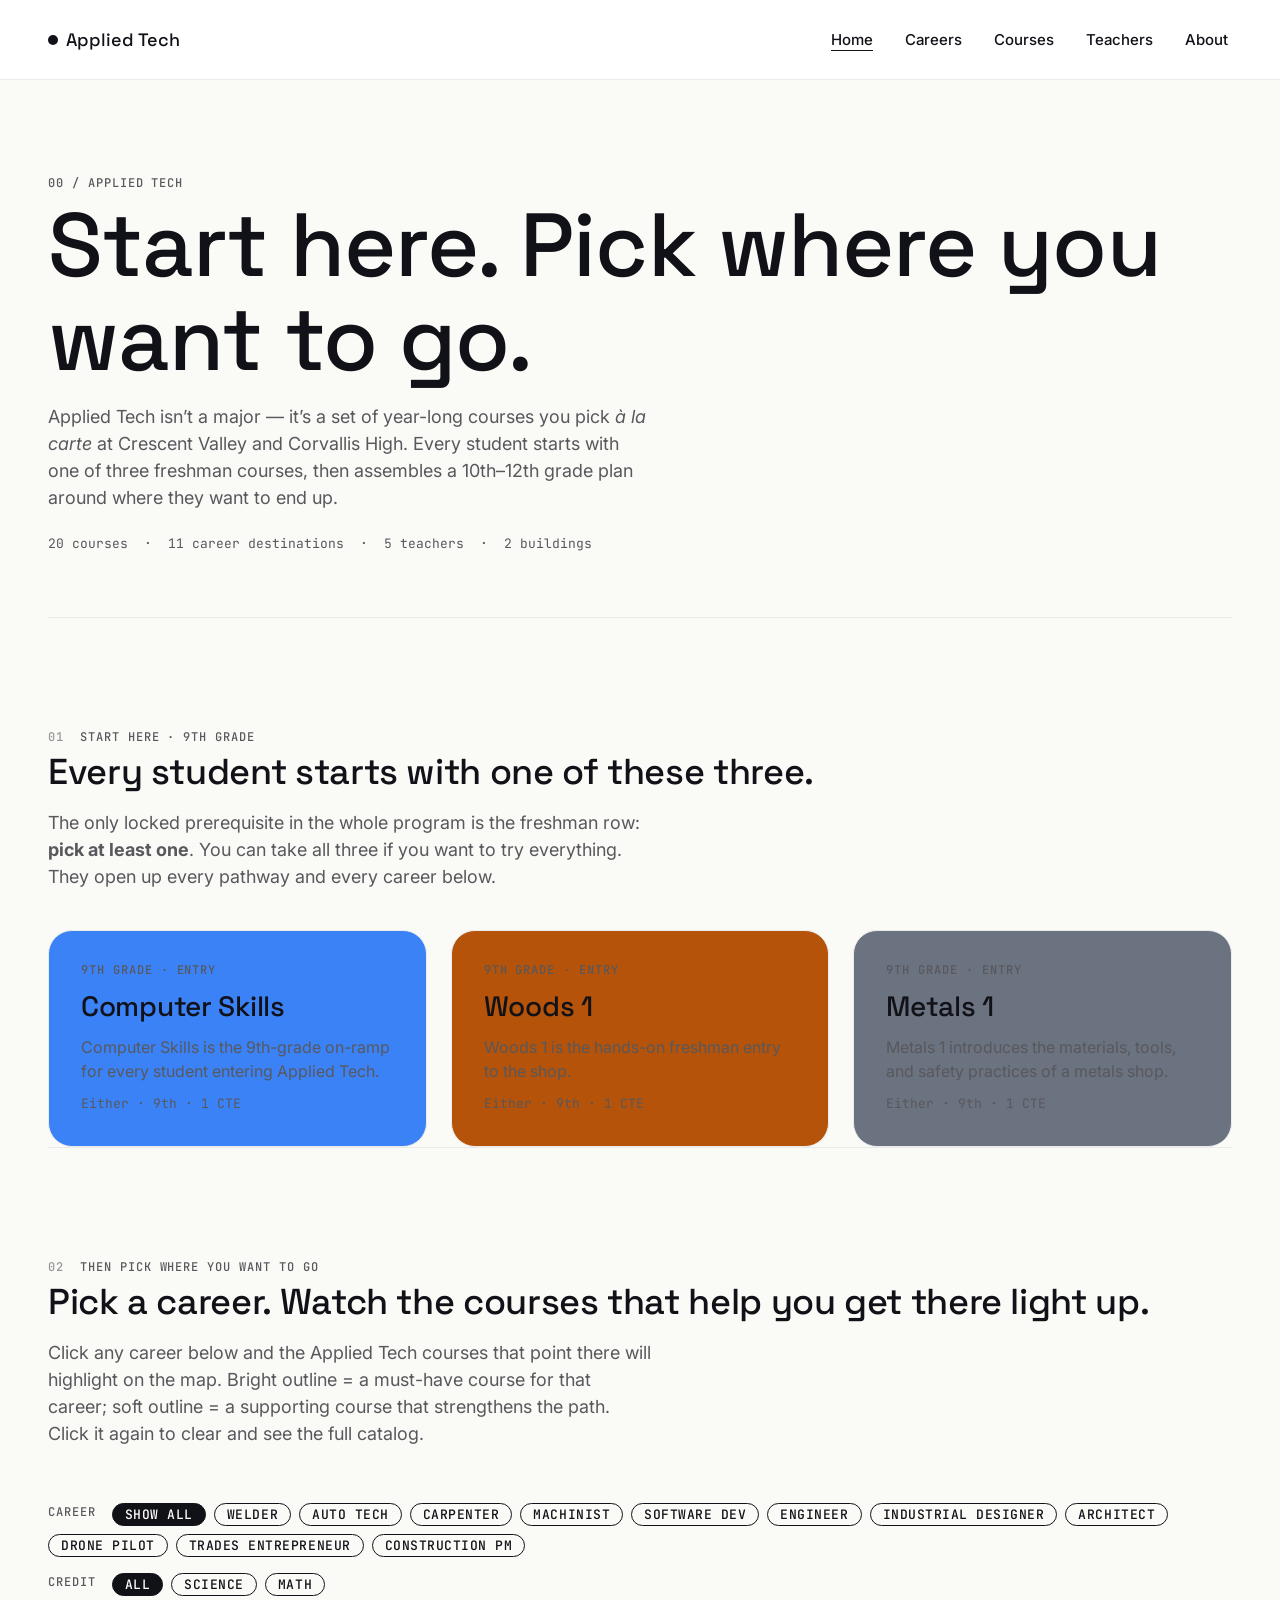
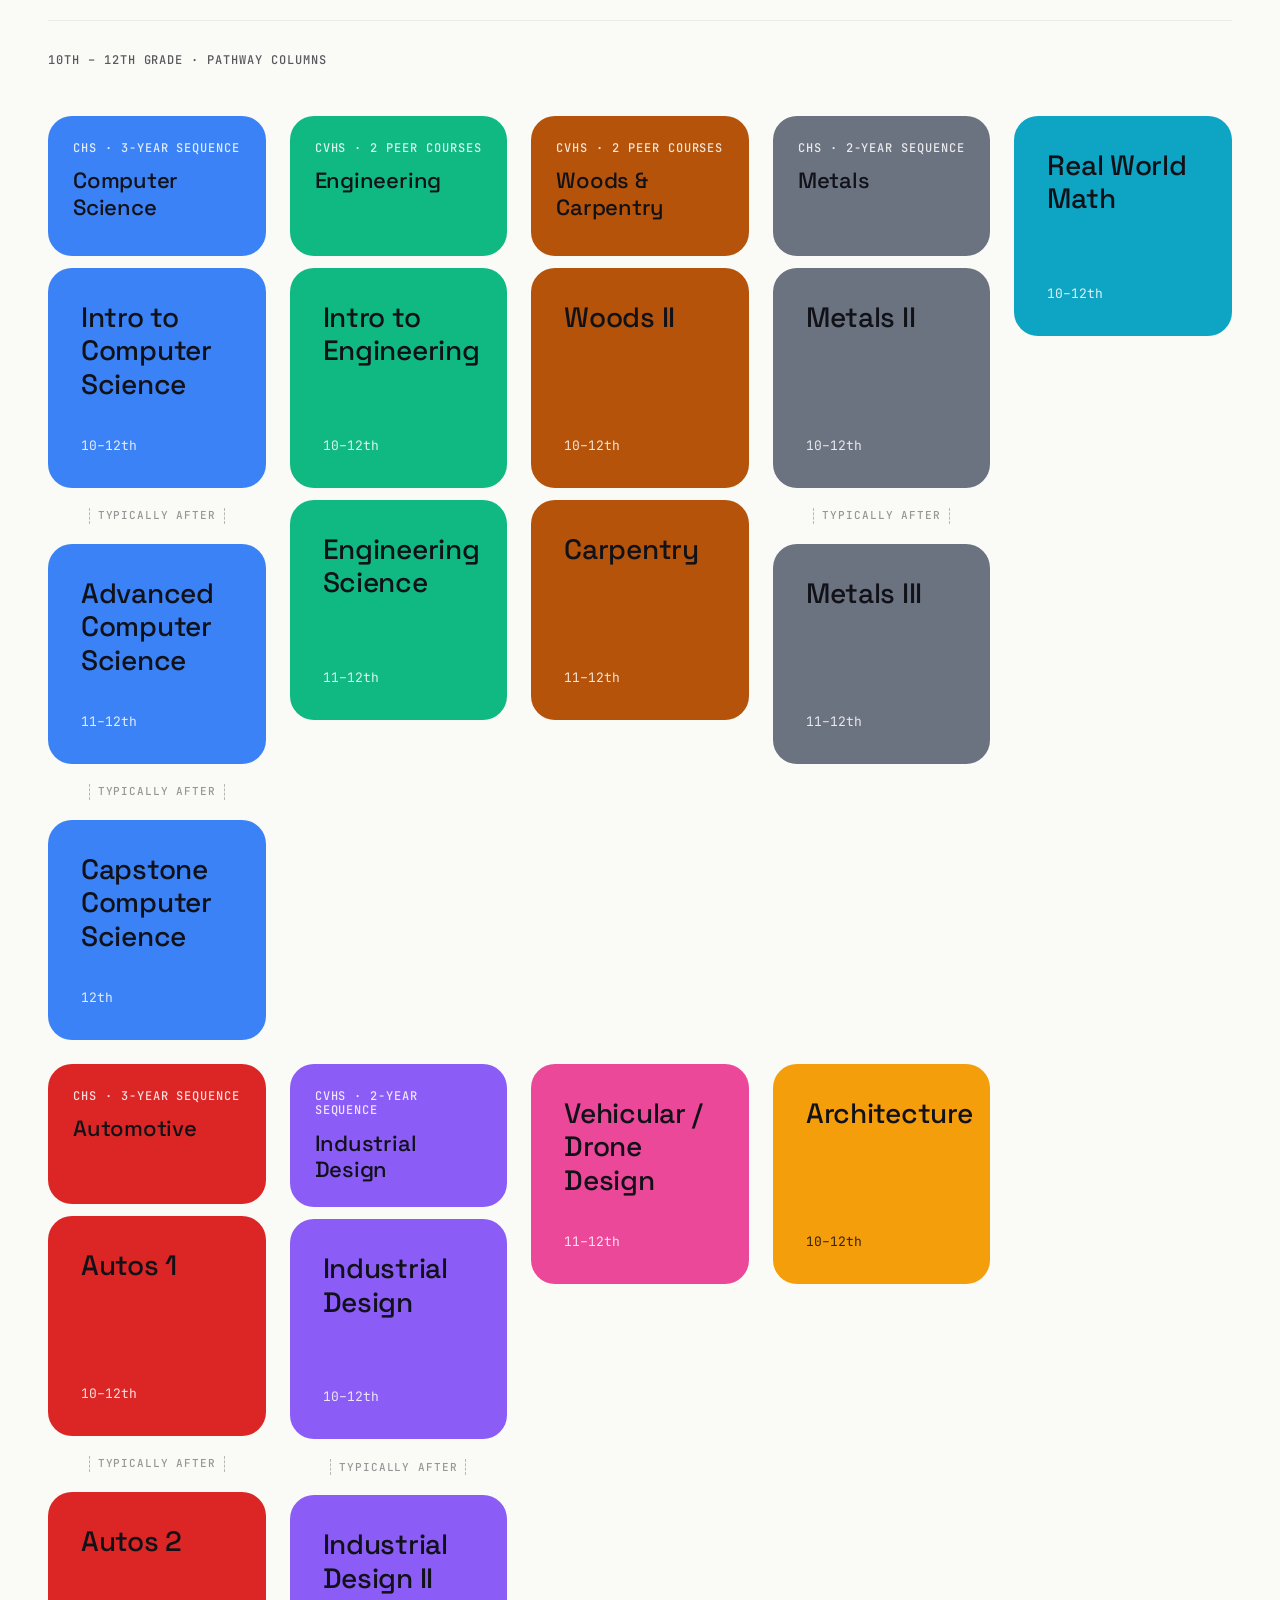
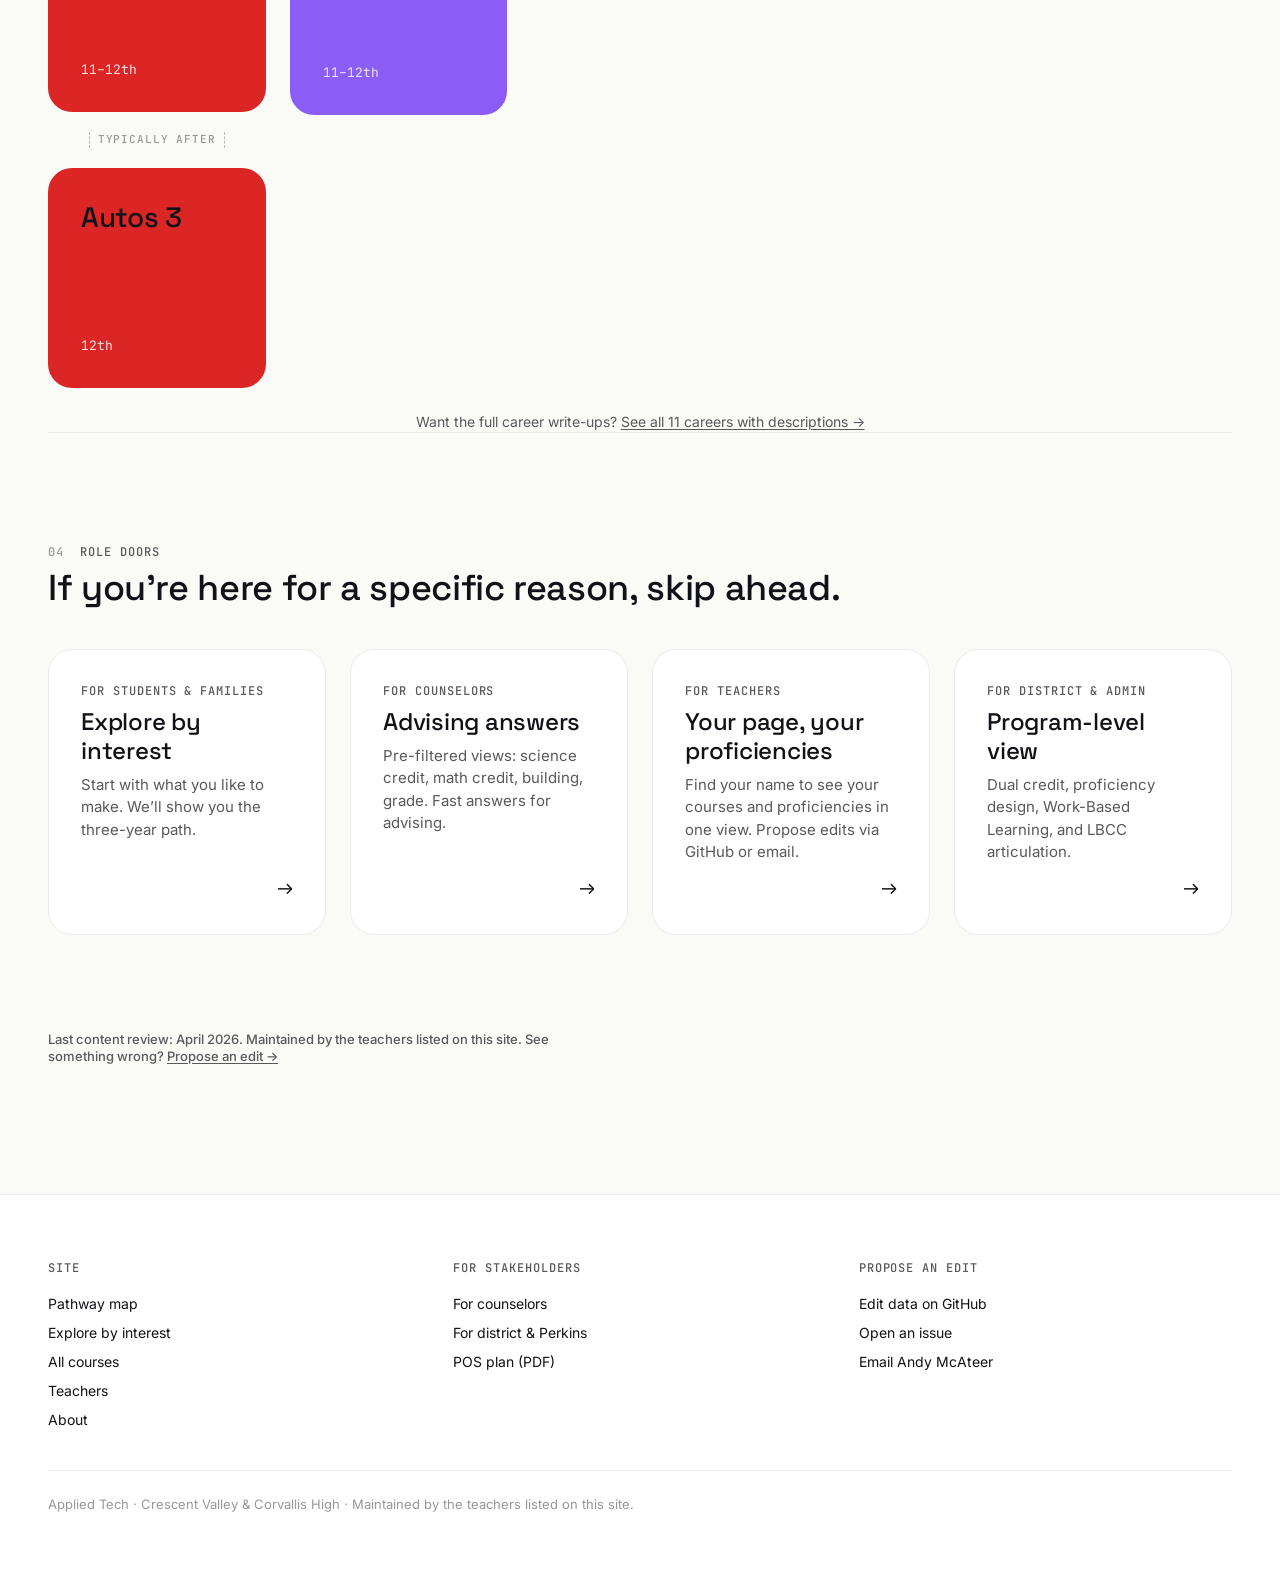
==== index.html @ 5c4380ca "Career route overlay — subway-map lines across the pathway map Draws an SVG route on top of the path" ====
<!doctype html>
<html lang="en">
<head>
<meta charset="utf-8" />
<meta name="viewport" content="width=device-width,initial-scale=1" />
<title>Applied Tech — Pathway map (CVHS &amp; CHS)</title>
<meta name="description" content="Hands-on pathways through the trades, design, and code. A three-year course of study at Crescent Valley and Corvallis High." />
<link rel="preconnect" href="https://fonts.googleapis.com" />
<link rel="preconnect" href="https://fonts.gstatic.com" crossorigin />
<link href="https://fonts.googleapis.com/css2?family=Inter:wght@400;500;600&family=Space+Grotesk:wght@400;500;700&family=JetBrains+Mono:wght@400;500&display=swap" rel="stylesheet" />
<link rel="stylesheet" href="css/main.css" />
</head>
<body>

<header class="site-header">
  <a href="index.html" class="site-header__logo">
    <span class="site-header__logo-dot"></span>
    Applied Tech
  </a>
  <button class="site-header__toggle" aria-expanded="false" aria-controls="site-nav" type="button">Menu</button>
  <nav class="site-header__nav" id="site-nav" aria-label="Primary">
    <a href="index.html">Home</a>
    <a href="careers.html">Careers</a>
    <a href="courses.html">Courses</a>
    <a href="teachers.html">Teachers</a>
    <a href="about.html">About</a>
  </nav>
</header>

<main id="page-main" class="page">

  <section class="hero">
    <p class="hero__overline">00 / Applied Tech</p>
    <h1 class="hero__title display-xl">Start here. Pick where you want to go.</h1>
    <p class="hero__subdeck">
      Applied Tech isn&rsquo;t a major &mdash; it&rsquo;s a set of year-long courses you
      pick <em>&agrave; la carte</em> at Crescent Valley and Corvallis High. Every student
      starts with one of three freshman courses, then assembles a 10th&ndash;12th
      grade plan around where they want to end up.
    </p>
    <p class="mono-meta" style="margin-top: var(--space-24); color: var(--ink-soft);">
      20 courses &nbsp;&middot;&nbsp; 11 career destinations &nbsp;&middot;&nbsp; 5 teachers &nbsp;&middot;&nbsp; 2 buildings
    </p>
  </section>

  <section class="section section--ruled" id="start-here">
    <header class="section-header">
      <p class="section-header__eyebrow"><span class="idx">01</span><span>Start here &middot; 9th grade</span></p>
      <h2 class="section-header__title">Every student starts with one of these three.</h2>
      <p class="section-header__lede">
        The only locked prerequisite in the whole program is the freshman row:
        <strong>pick at least one</strong>. You can take all three if you want to
        try everything. They open up every pathway and every career below.
      </p>
    </header>
    <div class="freshman-row" id="freshman-row"></div>
  </section>

  <section class="section section--ruled" id="map">
    <header class="section-header">
      <p class="section-header__eyebrow"><span class="idx">02</span><span>Then pick where you want to go</span></p>
      <h2 class="section-header__title">Pick a career. Watch the courses that help you get there light up.</h2>
      <p class="section-header__lede">
        Click any career below and the Applied Tech courses that point there
        will highlight on the map. Bright outline = a must-have course for that
        career; soft outline = a supporting course that strengthens the path.
        Click it again to clear and see the full catalog.
      </p>
    </header>

    <div class="map-filters map-filters--career" id="career-filter" role="group" aria-label="Highlight courses by career">
      <div class="map-filters__group" style="flex-wrap: wrap;">
        <span class="map-filters__label">Career</span>
        <button class="chip chip--solid is-active" data-career="all" type="button">Show all</button>
        <button class="chip" data-career="welder" type="button">Welder</button>
        <button class="chip" data-career="auto-technician" type="button">Auto Tech</button>
        <button class="chip" data-career="carpenter" type="button">Carpenter</button>
        <button class="chip" data-career="machinist" type="button">Machinist</button>
        <button class="chip" data-career="software-developer" type="button">Software Dev</button>
        <button class="chip" data-career="engineer" type="button">Engineer</button>
        <button class="chip" data-career="industrial-designer" type="button">Industrial Designer</button>
        <button class="chip" data-career="architect" type="button">Architect</button>
        <button class="chip" data-career="drone-pilot" type="button">Drone Pilot</button>
        <button class="chip" data-career="trades-entrepreneur" type="button">Trades Entrepreneur</button>
        <button class="chip" data-career="construction-pm" type="button">Construction PM</button>
      </div>
      <div class="map-filters__group">
        <span class="map-filters__label">Credit</span>
        <button class="chip chip--solid is-active" data-filter="credit" data-value="all" type="button">All</button>
        <button class="chip" data-filter="credit" data-value="science" type="button">Science</button>
        <button class="chip" data-filter="credit" data-value="math" type="button">Math</button>
      </div>
    </div>

    <p class="map-empty" id="map-empty" hidden>No courses match this filter.</p>

    <p id="career-legend" class="body-sm ink-soft" hidden
       style="margin-top: var(--space-16); padding: var(--space-12) var(--space-16); background: var(--surface); border: 1px solid var(--border); border-radius: var(--radius-md);">
      <span id="career-legend-text"></span>
    </p>

    <div class="pathway-map">
      <p class="overline map-row-label">10th &ndash; 12th grade &middot; pathway columns</p>
      <div class="pathway-columns-wrap">
        <svg class="career-route" id="career-route" aria-hidden="true"></svg>
        <div class="pathway-columns" id="pathway-columns"></div>
      </div>
      <p class="career-route-mobile" id="career-route-mobile" hidden
         style="margin-top: var(--space-16); padding: var(--space-12) var(--space-16); background: var(--surface); border: 1px solid var(--border); border-radius: var(--radius-md); font-size: 0.875rem;"></p>
    </div>

    <p class="body-sm ink-soft" style="margin-top: var(--space-24); text-align: center;">
      Want the full career write-ups? <a href="careers.html" class="u">See all 11 careers with descriptions &rarr;</a>
    </p>
  </section>

  <section class="section section--ruled">
    <header class="section-header">
      <p class="section-header__eyebrow"><span class="idx">04</span><span>Role doors</span></p>
      <h2 class="section-header__title">If you&rsquo;re here for a specific reason, skip ahead.</h2>
    </header>
    <div class="grid grid-4">
      <a class="persona-door" href="explore.html">
        <span class="persona-door__overline">For students &amp; families</span>
        <h3 class="persona-door__title">Explore by interest</h3>
        <p class="persona-door__body">Start with what you like to make. We&rsquo;ll show you the three-year path.</p>
        <span class="persona-door__arrow">&rarr;</span>
      </a>
      <a class="persona-door" href="counselors.html">
        <span class="persona-door__overline">For counselors</span>
        <h3 class="persona-door__title">Advising answers</h3>
        <p class="persona-door__body">Pre-filtered views: science credit, math credit, building, grade. Fast answers for advising.</p>
        <span class="persona-door__arrow">&rarr;</span>
      </a>
      <a class="persona-door" href="teachers.html">
        <span class="persona-door__overline">For teachers</span>
        <h3 class="persona-door__title">Your page, your proficiencies</h3>
        <p class="persona-door__body">Find your name to see your courses and proficiencies in one view. Propose edits via GitHub or email.</p>
        <span class="persona-door__arrow">&rarr;</span>
      </a>
      <a class="persona-door" href="for-district.html">
        <span class="persona-door__overline">For district &amp; admin</span>
        <h3 class="persona-door__title">Program-level view</h3>
        <p class="persona-door__body">Dual credit, proficiency design, Work-Based Learning, and LBCC articulation.</p>
        <span class="persona-door__arrow">&rarr;</span>
      </a>
    </div>
  </section>

  <section class="section">
    <p class="caption" style="color: var(--ink-soft); max-width: 70ch;">
      Last content review: April 2026. Maintained by the teachers listed on this site.
      See something wrong? <a href="teachers.html#propose-edit">Propose an edit &rarr;</a>
    </p>
  </section>

</main>

<footer class="site-footer">
  <div class="site-footer__grid">
    <div class="site-footer__group">
      <h4>Site</h4>
      <ul class="site-footer__links">
        <li><a href="index.html">Pathway map</a></li>
        <li><a href="explore.html">Explore by interest</a></li>
        <li><a href="courses.html">All courses</a></li>
        <li><a href="teachers.html">Teachers</a></li>
        <li><a href="about.html">About</a></li>
      </ul>
    </div>
    <div class="site-footer__group">
      <h4>For stakeholders</h4>
      <ul class="site-footer__links">
        <li><a href="counselors.html">For counselors</a></li>
        <li><a href="for-district.html">For district &amp; Perkins</a></li>
        <li><a href="pos-plan.pdf">POS plan (PDF)</a></li>
      </ul>
    </div>
    <div class="site-footer__group">
      <h4>Propose an edit</h4>
      <ul class="site-footer__links">
        <li><a href="https://github.com/mr-mcateer/applied-tech/edit/main/js/data.js">Edit data on GitHub</a></li>
        <li><a href="https://github.com/mr-mcateer/applied-tech/issues/new">Open an issue</a></li>
        <li><a href="mailto:mcateerandy@gmail.com">Email Andy McAteer</a></li>
      </ul>
    </div>
  </div>
  <p class="site-footer__fineprint">
    Applied Tech &middot; Crescent Valley &amp; Corvallis High &middot; Maintained by the teachers listed on this site.
  </p>
</footer>

<script src="js/data.js"></script>
<script src="js/app.js"></script>
<script>
(function () {
  const { D, courseBySlug, coursesInPathway, escapeHtml } = window.APP;

  // ---- Freshman row: Computer Skills, Woods 1, Metals 1
  // Render as full-fill tiles; freshman courses override pathway color with
  // the "either" purple treatment per design spec.
  function freshmanTile(course) {
    if (!course) return "";
    const metaBits = [
      window.APP.siteLabel(course.site),
      window.APP.fmtGrade(course.grade),
      window.APP.fmtCredit(course.credit),
    ].filter(Boolean);
    return `
      <a class="tile tile--freshman" data-slug="${escapeHtml(course.slug)}" data-pathway="${escapeHtml(course.pathway)}" href="pages/course.html?slug=${encodeURIComponent(course.slug)}">
        <p class="tile__overline">9th grade &middot; entry</p>
        <h3 class="tile__title">${escapeHtml(course.title)}</h3>
        <p class="tile__desc">${escapeHtml(window.APP.firstSentence(course.description))}</p>
        <div class="tile__meta">${metaBits.map(escapeHtml).join(" &middot; ")}</div>
      </a>
    `;
  }

  const freshmanOrder = ["computer-skills", "woods-1", "metals-1"];
  document.getElementById("freshman-row").innerHTML =
    freshmanOrder.map(s => freshmanTile(courseBySlug(s))).join("");

  // ---- Pathway columns
  const columnOrder = [
    "cs", "engineering", "woods", "metals", "math",
    "autos", "industrial-design", "vehicular", "architecture",
  ];

  function columnCourseTile(course) {
    if (!course) return "";
    // School + teacher deliberately omitted from the tile per 2026-04-16
    // redesign: careers are the new differentiator on the homepage map.
    // Grade range stays (it's calendar context, not a differentiator).
    const grade = window.APP.fmtGrade(course.grade);
    return `
      <a class="tile" data-slug="${escapeHtml(course.slug)}" data-pathway="${escapeHtml(course.pathway)}" href="pages/course.html?slug=${encodeURIComponent(course.slug)}">
        <h3 class="tile__title">${escapeHtml(course.title)}</h3>
        <div class="tile__meta">${escapeHtml(grade)}</div>
      </a>
    `;
  }

  document.getElementById("pathway-columns").innerHTML = columnOrder.map(pid => {
    const p = D.pathways[pid];
    const courses = coursesInPathway(pid);
    const isLadder = p.type === "ladder";
    const siteLabel = p.site === "split" ? "CVHS + CHS" : window.APP.siteLabel(p.site);

    // Single-course pathway: render ONLY the course tile. A wrapper header
    // for a solo course repeats information for zero gain — especially when
    // pathway and course share a name (Architecture, Real World Math).
    if (courses.length === 1) {
      const c = courses[0];
      return `
        <div class="pathway-column" data-pathway-column="${escapeHtml(pid)}" data-pathway-type="${escapeHtml(p.type || "collection")}">
          ${columnCourseTile(c)}
        </div>
      `;
    }

    // Multi-course pathway: header + stacked tiles.
    const tiles = courses.map((c, i) => {
      const sep = (isLadder && i < courses.length - 1)
        ? `<div class="pathway-column__arrow" aria-hidden="true">typically after</div>`
        : "";
      return columnCourseTile(c) + sep;
    }).join("");
    const shapeLine = isLadder
      ? `${courses.length}-year sequence`
      : `${courses.length} peer courses`;
    return `
      <div class="pathway-column" data-pathway-column="${escapeHtml(pid)}" data-pathway-type="${escapeHtml(p.type || "collection")}">
        <a class="tile pathway-column__header" data-pathway="${escapeHtml(pid)}" href="pages/pathway.html?id=${encodeURIComponent(pid)}">
          <p class="tile__overline">${escapeHtml(siteLabel)} &middot; ${shapeLine}</p>
          <h3 class="tile__title">${escapeHtml(p.title)}</h3>
        </a>
        ${tiles}
      </div>
    `;
  }).join("");

  // ---- Filter + highlight state
  // - credit filter: hard filter (dims non-matching tiles)
  // - career selector: highlight matcher (no hiding — bright outline on
  //   must-have, soft outline on supporting, faint mute on non-matches)
  const state = { credit: "all", career: "all" };

  function creditMatches(course) {
    if (state.credit === "science" && !(course.credit && course.credit.science)) return false;
    if (state.credit === "math" && !(course.credit && course.credit.math)) return false;
    return true;
  }

  // Given a career slug, return {mustHave: Set<slug>, supporting: Set<slug>}.
  function careerSets(careerSlug) {
    const career = (D.careers || []).find(c => c.slug === careerSlug);
    if (!career) return { mustHave: new Set(), supporting: new Set(), career: null };
    return {
      career,
      mustHave: new Set(career.must_have || []),
      supporting: new Set(career.supporting || []),
    };
  }

  function applyState() {
    const { mustHave, supporting, career } = careerSets(state.career);
    const careerActive = state.career !== "all";
    let anyCreditVisible = false;

    document.querySelectorAll(".tile[data-slug]").forEach(tile => {
      const slug = tile.getAttribute("data-slug");
      const course = courseBySlug(slug);
      if (!course) return;
      const creditOk = creditMatches(course);

      // Credit filter dims out tiles that don't match (hard filter).
      tile.classList.toggle("tile--dim", !creditOk);
      if (creditOk) anyCreditVisible = true;

      // Clear prior match classes
      tile.classList.remove("tile--match", "tile--match-soft", "tile--nomatch");

      // Career highlighting (overlay, doesn't remove tile)
      if (careerActive && creditOk) {
        if (mustHave.has(slug)) {
          tile.classList.add("tile--match");
        } else if (supporting.has(slug)) {
          tile.classList.add("tile--match-soft");
        } else {
          tile.classList.add("tile--nomatch");
        }
      }
    });

    // Legend under the filter bar
    const legend = document.getElementById("career-legend");
    const legendText = document.getElementById("career-legend-text");
    if (careerActive && career) {
      const mustN = (career.must_have || []).length;
      const supN = (career.supporting || []).length;
      legendText.innerHTML =
        `Highlighting courses that point to <strong>${escapeHtml(career.title)}</strong>: ` +
        `${mustN} must-have and ${supN} supporting course${supN === 1 ? "" : "s"}. ` +
        `<a href="pages/career.html?slug=${encodeURIComponent(career.slug)}">See the full career page &rarr;</a>`;
      legend.hidden = false;
    } else {
      legend.hidden = true;
    }

    const emptyEl = document.getElementById("map-empty");
    if (emptyEl) emptyEl.hidden = anyCreditVisible;

    // Subway-map route drawing (desktop) + text fallback (mobile)
    drawRoute(career);
  }

  // ---- Career route overlay (Option B: subway-map lines)
  // Draws two layers in the SVG overlay on the pathway-columns grid:
  //   1. Solid orange polyline connecting must-have course tiles in
  //      chronological order (must_have array order).
  //   2. Dashed neutral branches from the nearest must-have tile to
  //      each supporting tile.
  // Skips freshman-row must-haves (those sit outside this SVG's parent);
  // they still get the ring highlight via .tile--match.
  const svg = document.getElementById("career-route");
  const svgNS = "http://www.w3.org/2000/svg";
  const mobileNote = document.getElementById("career-route-mobile");

  function drawRoute(career) {
    // Clear any prior paths
    while (svg.firstChild) svg.removeChild(svg.firstChild);
    mobileNote.hidden = true;
    mobileNote.innerHTML = "";
    if (!career) return;

    const wrap = svg.parentElement; // .pathway-columns-wrap
    if (!wrap) return;
    const wrapRect = wrap.getBoundingClientRect();
    svg.setAttribute("viewBox", `0 0 ${wrapRect.width} ${wrapRect.height}`);
    svg.setAttribute("width", wrapRect.width);
    svg.setAttribute("height", wrapRect.height);

    // Find tiles inside the pathway columns for each slug in must_have
    // and supporting (ignoring freshman tiles outside this SVG's parent).
    function tileIn(slug) {
      return wrap.querySelector(`.tile[data-slug="${CSS.escape(slug)}"]`);
    }
    function anchor(tile, side) {
      const r = tile.getBoundingClientRect();
      const x = r.left + r.width / 2 - wrapRect.left;
      const y = side === "top"
        ? r.top - wrapRect.top
        : r.bottom - wrapRect.top;
      return { x, y };
    }

    const mustTiles = (career.must_have || [])
      .map(slug => ({ slug, el: tileIn(slug) }))
      .filter(x => x.el);
    const supTiles = (career.supporting || [])
      .map(slug => ({ slug, el: tileIn(slug) }))
      .filter(x => x.el);

    // --- Text fallback for mobile (always populated; CSS shows only on narrow viewports)
    const mustNames = mustTiles.map(x => x.el.querySelector(".tile__title").textContent).filter(Boolean);
    const supNames = supTiles.map(x => x.el.querySelector(".tile__title").textContent).filter(Boolean);
    mobileNote.hidden = false;
    mobileNote.innerHTML =
      `<strong>Route to ${escapeHtml(career.title)}:</strong> ` +
      (mustNames.length ? `must-take &mdash; ${mustNames.map(escapeHtml).join(" &rarr; ")}. ` : "") +
      (supNames.length ? `Supporting &mdash; ${supNames.map(escapeHtml).join(", ")}.` : "");

    // --- Main must-take polyline (solid orange)
    if (mustTiles.length >= 1) {
      // Chronological order = order in must_have array. Connect each tile
      // to the next with a right-angle path: out the bottom of A, across,
      // into the top of B.
      let d = "";
      for (let i = 0; i < mustTiles.length - 1; i++) {
        const a = anchor(mustTiles[i].el, "bottom");
        const b = anchor(mustTiles[i + 1].el, "top");
        const midY = (a.y + b.y) / 2;
        if (i === 0) d += `M ${a.x} ${a.y} `;
        if (Math.abs(a.x - b.x) < 2) {
          // Same column — straight line
          d += `L ${b.x} ${b.y} `;
        } else {
          // Different columns — right angle via midpoint
          d += `L ${a.x} ${midY} L ${b.x} ${midY} L ${b.x} ${b.y} `;
        }
      }
      if (d) {
        const path = document.createElementNS(svgNS, "path");
        path.setAttribute("class", "route-main");
        path.setAttribute("d", d);
        svg.appendChild(path);
      }
      // Start node + end node markers
      const start = anchor(mustTiles[0].el, "bottom");
      const startDot = document.createElementNS(svgNS, "circle");
      startDot.setAttribute("class", "route-node route-node--start");
      startDot.setAttribute("cx", start.x);
      startDot.setAttribute("cy", start.y);
      startDot.setAttribute("r", 6);
      svg.appendChild(startDot);
      if (mustTiles.length > 1) {
        const end = anchor(mustTiles[mustTiles.length - 1].el, "top");
        const endDot = document.createElementNS(svgNS, "circle");
        endDot.setAttribute("class", "route-node");
        endDot.setAttribute("cx", end.x);
        endDot.setAttribute("cy", end.y);
        endDot.setAttribute("r", 5);
        svg.appendChild(endDot);
      }
    }

    // --- Dashed branches from nearest must-have to each supporting course
    function nearestMust(sx, sy) {
      let best = null, bestD = Infinity;
      for (const m of mustTiles) {
        const r = m.el.getBoundingClientRect();
        const cx = r.left + r.width / 2 - wrapRect.left;
        const cy = r.top + r.height / 2 - wrapRect.top;
        const d = Math.hypot(cx - sx, cy - sy);
        if (d < bestD) { bestD = d; best = m.el; }
      }
      return best;
    }

    for (const s of supTiles) {
      const sr = s.el.getBoundingClientRect();
      const sx = sr.left + sr.width / 2 - wrapRect.left;
      const sy = sr.top + sr.height / 2 - wrapRect.top;
      const mustEl = nearestMust(sx, sy);
      if (!mustEl) continue;
      const mr = mustEl.getBoundingClientRect();
      const mx = mr.left + mr.width / 2 - wrapRect.left;
      const my = mr.top + mr.height / 2 - wrapRect.top;
      // Entry point on supporting tile: nearest edge (top or left depending on relative position)
      const entrySide = sy > my ? "top" : "bottom";
      const entry = anchor(s.el, entrySide);
      // Exit point on must tile
      const exitSide = entrySide === "top" ? "bottom" : "top";
      const exit = anchor(mustEl, exitSide);
      // Simple curve: quadratic Bezier with control point at midpoint
      const cx = (exit.x + entry.x) / 2;
      const cy = (exit.y + entry.y) / 2;
      const path = document.createElementNS(svgNS, "path");
      path.setAttribute("class", "route-branch");
      path.setAttribute("d", `M ${exit.x} ${exit.y} Q ${cx} ${cy} ${entry.x} ${entry.y}`);
      svg.appendChild(path);
    }
  }

  // Redraw on resize (debounced)
  let resizeT = null;
  window.addEventListener("resize", () => {
    clearTimeout(resizeT);
    resizeT = setTimeout(() => {
      const career = (D.careers || []).find(c => c.slug === state.career);
      drawRoute(career);
    }, 150);
  });

  // Credit filter chips (unchanged mechanism)
  document.querySelectorAll(".map-filters .chip[data-filter]").forEach(btn => {
    btn.addEventListener("click", () => {
      state.credit = btn.dataset.value;
      document.querySelectorAll(`.map-filters .chip[data-filter="credit"]`).forEach(b => {
        const active = b.dataset.value === state.credit;
        b.classList.toggle("is-active", active);
        b.classList.toggle("chip--solid", active);
      });
      applyState();
    });
  });

  // Career selector chips (new)
  document.querySelectorAll(".map-filters .chip[data-career]").forEach(btn => {
    btn.addEventListener("click", () => {
      state.career = btn.dataset.career;
      document.querySelectorAll(`.map-filters .chip[data-career]`).forEach(b => {
        const active = b.dataset.career === state.career;
        b.classList.toggle("is-active", active);
        b.classList.toggle("chip--solid", active);
      });
      applyState();
    });
  });
})();
</script>

</body>
</html>
---- css/main.css ----
/* =============================================================
   Applied Tech — v2 design system
   Complete replacement. See v2-work/design-spec.md for the source.
   Structure:
     1. Tokens
     2. Reset + base
     3. Layout primitives
     4. Typography utilities
     5. Card / tile patterns
     6. Section rhythm
     7. Chips / badges
     8. Tables
     9. Buttons / links
    10. Micro-interactions
    11. Per-pathway accent vars
    12. Responsive overrides
    13. Print
   ============================================================= */

/* -------------------- 1. Tokens -------------------- */
:root {
  /* Fonts */
  --font-display: "Space Grotesk", system-ui, sans-serif;
  --font-text:    "Inter", system-ui, sans-serif;
  --font-mono:    "JetBrains Mono", ui-monospace, monospace;

  /* Neutrals */
  --bg: #fafaf7;
  --surface: #ffffff;
  --surface-alt: #f2f2ee;
  --ink: #111118;
  --ink-soft: #58585d;
  --muted: #979797;
  --border: #ebebeb;

  /* Accents (use sparingly) */
  --accent-1: #111118;
  --accent-2: #ffda00;

  /* Pathways — frozen in data */
  --p-cs: #3b82f6;
  --p-engineering: #10b981;
  --p-architecture: #f59e0b;
  --p-woods: #b45309;
  --p-metals: #6b7280;
  --p-autos: #dc2626;
  --p-industrial-design: #8b5cf6;
  --p-vehicular: #ec4899;
  --p-math: #0ea5c4;

  /* Building tokens (preserve v1) */
  --cvhs: #0d9488;
  --chs: #b91c1c;
  --either: #7c3aed;

  /* Spacing */
  --space-4: 0.25rem;
  --space-8: 0.5rem;
  --space-12: 0.75rem;
  --space-16: 1rem;
  --space-24: 1.5rem;
  --space-32: 2rem;
  --space-40: 2.5rem;
  --space-48: 3rem;
  --space-64: 4rem;
  --space-80: 5rem;
  --space-96: 6rem;
  --space-128: 8rem;

  /* Radii */
  --radius-sm: 4px;
  --radius-md: 12px;
  --radius-lg: 24px;
  --radius-pill: 500px;

  /* Motion */
  --timing-fade: 0.2s;
  --timing-movement: 0.4s;
  --easing-fade: cubic-bezier(0.37, 0, 0.63, 1);
  --easing-movement: cubic-bezier(0.34, 1.56, 0.64, 1);

  /* Layout */
  --page-max: 1280px;
  --header-height: 5rem;
}

/* -------------------- 2. Reset + base -------------------- */
*, *::before, *::after { box-sizing: border-box; }

html {
  -webkit-text-size-adjust: 100%;
  scroll-behavior: smooth;
}

html, body {
  margin: 0;
  padding: 0;
  background: var(--bg);
  color: var(--ink);
  font-family: var(--font-text);
  font-size: 16px;
  line-height: 1.5;
  -webkit-font-smoothing: antialiased;
  text-rendering: optimizeLegibility;
}

img, svg { max-width: 100%; display: block; }
button { font: inherit; cursor: pointer; }

h1, h2, h3, h4, h5, h6 {
  font-family: var(--font-display);
  font-weight: 500;
  letter-spacing: -0.01em;
  margin: 0;
  color: var(--ink);
}

p { margin: 0; }

a {
  color: inherit;
  text-decoration: none;
}

a.u,
main a:not(.btn):not(.tile):not(.chip):not(.persona-door):not(.site-header__nav a):not(.site-footer a) {
  text-decoration: underline;
  text-decoration-color: currentColor;
  text-underline-offset: 0.15em;
}

code, kbd, samp { font-family: var(--font-mono); font-size: 0.875em; }

hr {
  border: 0;
  border-top: 1px solid var(--border);
  margin: var(--space-48) 0;
}

/* -------------------- 3. Layout primitives -------------------- */
.page {
  max-width: var(--page-max);
  margin: 0 auto;
  padding-inline: clamp(1rem, 4vw, 3rem);
}

.section {
  padding-top: var(--space-96);
}
.section + .section {
  margin-top: 0;
}
.section--ruled {
  border-top: 1px solid var(--border);
}

.stack > * + * { margin-top: var(--space-16); }
.stack-lg > * + * { margin-top: var(--space-32); }
.stack-xl > * + * { margin-top: var(--space-48); }

.grid {
  display: grid;
  gap: var(--space-24);
}
.grid-3 { grid-template-columns: repeat(3, 1fr); }
.grid-2 { grid-template-columns: repeat(2, 1fr); }
.grid-4 { grid-template-columns: repeat(4, 1fr); }

.cluster {
  display: flex;
  flex-wrap: wrap;
  gap: var(--space-12);
  align-items: center;
}

.detail {
  display: grid;
  grid-template-columns: 1fr 18rem;
  gap: var(--space-48);
  align-items: start;
}

/* -------------------- 4. Typography utilities -------------------- */
.display-xl {
  font-family: var(--font-display);
  font-size: clamp(2.75rem, 7vw, 5.75rem);
  font-weight: 500;
  line-height: 1.05;
  letter-spacing: -0.01em;
  margin: 0;
  max-width: 20ch;
}
.display-lg {
  font-family: var(--font-display);
  font-size: clamp(2.25rem, 5vw, 3.75rem);
  font-weight: 500;
  line-height: 1.1;
  letter-spacing: -0.01em;
  margin: 0;
  max-width: 22ch;
}
.h1 {
  font-family: var(--font-display);
  font-size: clamp(2rem, 4vw, 2.75rem);
  font-weight: 500;
  line-height: 1.1;
  letter-spacing: -0.01em;
}
.h2 {
  font-family: var(--font-display);
  font-size: clamp(1.625rem, 3vw, 2.25rem);
  font-weight: 500;
  line-height: 1.15;
  letter-spacing: -0.01em;
}
.h3 {
  font-family: var(--font-display);
  font-size: 1.75rem;
  font-weight: 500;
  line-height: 1.2;
}
.body-lg {
  font-family: var(--font-text);
  font-size: 1.125rem;
  line-height: 1.5;
  color: var(--ink-soft);
}
.body {
  font-family: var(--font-text);
  font-size: 1rem;
  line-height: 1.5;
}
.body-sm {
  font-family: var(--font-text);
  font-size: 0.875rem;
  line-height: 1.45;
  color: var(--ink-soft);
}
.caption {
  font-family: var(--font-text);
  font-size: 0.8125rem;
  font-weight: 500;
  line-height: 1.35;
}
.overline {
  font-family: var(--font-mono);
  font-size: 0.75rem;
  font-weight: 500;
  line-height: 1.2;
  letter-spacing: 0.08em;
  text-transform: uppercase;
  color: var(--ink-soft);
  margin: 0;
}
.mono-meta {
  font-family: var(--font-mono);
  font-size: 0.8125rem;
  font-weight: 400;
  line-height: 1.4;
  color: var(--ink-soft);
}

.ink-soft { color: var(--ink-soft); }
.muted { color: var(--muted); }
.lede {
  font-family: var(--font-text);
  font-size: 1.125rem;
  line-height: 1.5;
  color: var(--ink-soft);
  max-width: 55ch;
}

/* -------------------- Site header / nav -------------------- */
.site-header {
  position: sticky;
  top: 0;
  z-index: 20;
  height: var(--header-height);
  background: var(--surface);
  border-bottom: 1px solid var(--border);
  padding-inline: clamp(1rem, 4vw, 3rem);
  display: flex;
  align-items: center;
  gap: var(--space-32);
}
.site-header__logo {
  font-family: var(--font-display);
  font-weight: 500;
  font-size: 1.125rem;
  line-height: 1;
  color: var(--ink);
  text-decoration: none;
  display: inline-flex;
  align-items: center;
  gap: var(--space-8);
}
.site-header__logo-dot {
  width: 10px;
  height: 10px;
  border-radius: 50%;
  background: var(--ink);
  display: inline-block;
}
.site-header__nav {
  display: flex;
  gap: var(--space-24);
  margin-left: auto;
  align-items: center;
}
.site-header__nav a {
  font-family: var(--font-text);
  font-weight: 500;
  font-size: 0.9375rem;
  line-height: 1;
  color: var(--ink);
  text-decoration: none;
  padding: var(--space-8) var(--space-4);
  transition: color var(--timing-fade) var(--easing-fade);
}
.site-header__nav a:hover { color: var(--ink-soft); }
.site-header__nav a[aria-current="page"],
.site-header__nav a.active {
  text-decoration: underline;
  text-underline-offset: 0.3em;
  text-decoration-thickness: 1px;
}

/* -------------------- Page hero -------------------- */
.hero {
  padding: var(--space-96) 0 var(--space-64);
}
.hero__overline {
  font-family: var(--font-mono);
  font-size: 0.75rem;
  font-weight: 500;
  line-height: 1.2;
  letter-spacing: 0.08em;
  text-transform: uppercase;
  color: var(--ink-soft);
  margin-bottom: var(--space-8);
}
.hero__title { margin: 0; color: var(--ink); }
.hero__subdeck {
  font-family: var(--font-text);
  font-size: 1.125rem;
  line-height: 1.5;
  color: var(--ink-soft);
  max-width: 55ch;
  margin-top: var(--space-16);
}
.hero__cta-row {
  display: flex;
  gap: var(--space-16);
  margin-top: var(--space-32);
  flex-wrap: wrap;
}

/* -------------------- 5. Tile / card patterns -------------------- */
.tile {
  --panel-bg: var(--surface);
  --panel-ink: var(--ink);
  display: flex;
  flex-direction: column;
  gap: var(--space-12);
  background: var(--panel-bg);
  color: var(--panel-ink);
  border-radius: var(--radius-lg);
  padding: var(--space-32);
  min-height: 220px;
  text-decoration: none;
  border: 1px solid transparent;
  transition: transform var(--timing-movement) var(--easing-movement),
              box-shadow var(--timing-movement) var(--easing-movement);
}
.tile--neutral {
  background: var(--surface);
  border-color: var(--border);
  color: var(--ink);
}
.tile__overline {
  font-family: var(--font-mono);
  font-size: 0.75rem;
  font-weight: 500;
  line-height: 1.2;
  letter-spacing: 0.08em;
  text-transform: uppercase;
  opacity: 0.85;
  margin: 0;
}
.tile__title {
  font-family: var(--font-display);
  font-size: 1.75rem;
  font-weight: 500;
  line-height: 1.2;
  letter-spacing: -0.01em;
  margin: 0;
}
.tile__desc {
  font-family: var(--font-text);
  font-size: 1rem;
  line-height: 1.5;
  opacity: 0.92;
  margin: 0;
}
.tile__meta {
  font-family: var(--font-mono);
  font-size: 0.8125rem;
  font-weight: 400;
  line-height: 1.4;
  opacity: 0.85;
  margin-top: auto;
  display: flex;
  gap: var(--space-16);
  flex-wrap: wrap;
}
.tile:hover {
  transform: translateY(-0.5rem);
  box-shadow: 0 0.5rem 1.5rem rgba(17, 17, 24, 0.12);
}

/* Compact "persona door" tile — homepage only */
.persona-door {
  display: flex;
  flex-direction: column;
  gap: var(--space-8);
  padding: var(--space-32);
  background: var(--surface);
  border: 1px solid var(--border);
  border-radius: var(--radius-lg);
  color: var(--ink);
  text-decoration: none;
  min-height: 180px;
  transition: transform var(--timing-movement) var(--easing-movement),
              box-shadow var(--timing-movement) var(--easing-movement),
              border-color var(--timing-fade) var(--easing-fade);
}
.persona-door__overline {
  font-family: var(--font-mono);
  font-size: 0.75rem;
  font-weight: 500;
  letter-spacing: 0.08em;
  text-transform: uppercase;
  color: var(--ink-soft);
}
.persona-door__title {
  font-family: var(--font-display);
  font-size: 1.5rem;
  font-weight: 500;
  line-height: 1.2;
  letter-spacing: -0.01em;
  margin: 0;
}
.persona-door__body {
  font-family: var(--font-text);
  font-size: 0.9375rem;
  line-height: 1.5;
  color: var(--ink-soft);
  margin: 0;
}
.persona-door__arrow {
  font-family: var(--font-display);
  font-size: 1.25rem;
  margin-top: auto;
  align-self: flex-end;
  color: var(--ink);
}
.persona-door:hover {
  transform: translateY(-0.25rem);
  box-shadow: 0 0.5rem 1.5rem rgba(17, 17, 24, 0.08);
  border-color: var(--ink);
}

/* Neutral card — detail pages, sidebars */
.card {
  background: var(--surface);
  border: 1px solid var(--border);
  border-radius: var(--radius-lg);
  padding: var(--space-32);
}
.card--flat {
  background: var(--surface-alt);
  border-color: transparent;
}

/* Detail sidebar */
.meta-block {
  background: var(--surface);
  border: 1px solid var(--border);
  border-radius: var(--radius-lg);
  padding: var(--space-24) var(--space-32);
}
.meta-block dl { margin: 0; }
.meta-block dt {
  font-family: var(--font-mono);
  font-size: 0.75rem;
  font-weight: 500;
  line-height: 1.2;
  letter-spacing: 0.08em;
  text-transform: uppercase;
  color: var(--ink-soft);
  margin-top: var(--space-24);
}
.meta-block dt:first-child { margin-top: 0; }
.meta-block dd {
  font-family: var(--font-text);
  font-size: 1rem;
  line-height: 1.5;
  color: var(--ink);
  margin: var(--space-4) 0 0;
}

/* List row pattern (proficiency, courses-in-pathway) */
.row {
  display: grid;
  grid-template-columns: 1fr auto;
  gap: var(--space-16);
  align-items: baseline;
  padding: var(--space-16) 0;
  border-bottom: 1px solid var(--border);
}
.row__label {
  font-family: var(--font-text);
  font-size: 1rem;
  line-height: 1.4;
  color: var(--ink);
}
.row__meta {
  font-family: var(--font-mono);
  font-size: 0.8125rem;
  line-height: 1.4;
  color: var(--ink-soft);
}
.row:hover { background: var(--surface-alt); }
.row:last-child { border-bottom: 0; }

/* -------------------- 6. Section rhythm -------------------- */
.section-header {
  display: flex;
  flex-direction: column;
  gap: var(--space-8);
  padding-top: var(--space-16);
  margin-bottom: var(--space-40);
}
.section-header__eyebrow {
  font-family: var(--font-mono);
  font-size: 0.75rem;
  font-weight: 500;
  line-height: 1.2;
  letter-spacing: 0.08em;
  text-transform: uppercase;
  color: var(--ink-soft);
  display: flex;
  gap: var(--space-16);
  align-items: center;
  margin: 0;
}
.section-header__eyebrow .idx { color: var(--muted); }
.section-header__title {
  font-family: var(--font-display);
  font-size: clamp(1.625rem, 3vw, 2.25rem);
  font-weight: 500;
  line-height: 1.15;
  letter-spacing: -0.01em;
  margin: 0;
}
.section-header__lede {
  font-family: var(--font-text);
  font-size: 1.125rem;
  line-height: 1.5;
  color: var(--ink-soft);
  max-width: 55ch;
  margin-top: var(--space-8);
}

/* -------------------- 7. Chips / badges -------------------- */
.chip {
  display: inline-flex;
  align-items: center;
  gap: var(--space-4);
  padding: var(--space-4) var(--space-12);
  font-family: var(--font-mono);
  font-size: 0.8125rem;
  font-weight: 500;
  line-height: 1;
  letter-spacing: 0.04em;
  text-transform: uppercase;
  border: 1px solid currentColor;
  border-radius: var(--radius-pill);
  color: var(--ink);
  background: transparent;
  white-space: nowrap;
}
.chip--solid {
  background: var(--ink);
  color: var(--surface);
  border-color: var(--ink);
}
.chip--subtle {
  border-color: var(--border);
  color: var(--ink-soft);
}

/* Building chips */
.chip--cvhs   { color: var(--cvhs); }
.chip--chs    { color: var(--chs); }
.chip--either { color: var(--either); }
.chip--split  { color: var(--ink-soft); }

/* Credit chips */
.chip--science { color: #0d9488; }
.chip--math    { color: #1d4ed8; }
.chip--cte     { color: var(--ink-soft); }

/* Status chips */
.chip--draft {
  color: #a16207;
  border-color: #a16207;
}
.chip--review {
  color: var(--ink-soft);
}

/* Pathway chip pulls color from a data attribute on self or parent */
.chip--pathway { color: var(--panel-bg, var(--ink)); }

/* v1 compatibility — keep .badge class rendering something reasonable
   (used by existing templates until siblings rewrite them). */
.badge {
  display: inline-flex;
  align-items: center;
  padding: var(--space-4) var(--space-8);
  font-family: var(--font-mono);
  font-size: 0.75rem;
  font-weight: 500;
  letter-spacing: 0.04em;
  text-transform: uppercase;
  border: 1px solid var(--border);
  border-radius: var(--radius-pill);
  color: var(--ink-soft);
  background: transparent;
  white-space: nowrap;
}
.badge-site-cvhs   { color: var(--cvhs);   border-color: var(--cvhs); }
.badge-site-chs    { color: var(--chs);    border-color: var(--chs); }
.badge-site-either { color: var(--either); border-color: var(--either); }
.badge-site-split  { color: var(--ink-soft); border-color: var(--border); }
.badge-credit-science { color: #0d9488; border-color: #0d9488; }
.badge-credit-math    { color: #1d4ed8; border-color: #1d4ed8; }
.badge-status-draft   { color: #a16207; border-color: #a16207; }

/* -------------------- 8. Table (.ctable) -------------------- */
.ctable {
  width: 100%;
  border-collapse: collapse;
  font-family: var(--font-text);
  font-size: 0.9375rem;
  line-height: 1.5;
}
.ctable th {
  text-align: left;
  padding: var(--space-16) var(--space-12);
  font-family: var(--font-mono);
  font-size: 0.75rem;
  font-weight: 500;
  letter-spacing: 0.08em;
  text-transform: uppercase;
  color: var(--ink-soft);
  border-bottom: 1px solid var(--border);
  position: sticky;
  top: var(--header-height);
  background: var(--bg);
  z-index: 1;
}
.ctable td {
  padding: var(--space-16) var(--space-12);
  border-bottom: 1px solid var(--border);
  vertical-align: top;
}
.ctable tbody tr {
  transition: background-color var(--timing-fade) var(--easing-fade);
}
.ctable tbody tr:hover { background: var(--surface-alt); }
.ctable .num,
.ctable .code,
.ctable .mono { font-family: var(--font-mono); font-size: 0.875rem; }
.ctable th.sortable { cursor: pointer; }
.ctable th.sortable::after {
  content: " ↕";
  opacity: 0.35;
}
.ctable th.sorted-asc::after { content: " ↑"; opacity: 1; }
.ctable th.sorted-desc::after { content: " ↓"; opacity: 1; }

/* -------------------- 9. Buttons / links -------------------- */
.btn {
  display: inline-flex;
  align-items: center;
  gap: var(--space-8);
  padding: var(--space-12) var(--space-24);
  font-family: var(--font-text);
  font-size: 0.9375rem;
  font-weight: 500;
  line-height: 1;
  border-radius: var(--radius-pill);
  border: 1px solid var(--ink);
  background: var(--ink);
  color: var(--surface);
  text-decoration: none;
  cursor: pointer;
  transition: background-color var(--timing-fade) var(--easing-fade),
              color var(--timing-fade) var(--easing-fade);
}
.btn:hover {
  background: transparent;
  color: var(--ink);
}
.btn--ghost {
  background: transparent;
  color: var(--ink);
}
.btn--ghost:hover {
  background: var(--ink);
  color: var(--surface);
}
.btn--highlight {
  background: var(--accent-2);
  color: var(--ink);
  border-color: var(--accent-2);
}
.btn--highlight:hover {
  background: var(--ink);
  color: var(--surface);
  border-color: var(--ink);
}

/* -------------------- 10. Micro-interactions -------------------- */
*:focus-visible {
  outline: 2px solid var(--accent-1);
  outline-offset: 2px;
  border-radius: var(--radius-sm);
}
.tile:focus-visible { outline-offset: 4px; }

@media (prefers-reduced-motion: reduce) {
  *, *::before, *::after {
    transition: none !important;
    animation: none !important;
  }
  .tile:hover,
  .persona-door:hover { transform: none; }
}

/* -------------------- 11. Per-pathway accent vars -------------------- */
.p-cs                 { --panel-bg: var(--p-cs);                --panel-ink: #ffffff; }
.p-engineering        { --panel-bg: var(--p-engineering);       --panel-ink: #ffffff; }
.p-architecture       { --panel-bg: var(--p-architecture);      --panel-ink: var(--ink); }
.p-woods              { --panel-bg: var(--p-woods);             --panel-ink: #ffffff; }
.p-metals             { --panel-bg: var(--p-metals);            --panel-ink: #ffffff; }
.p-autos              { --panel-bg: var(--p-autos);             --panel-ink: #ffffff; }
.p-industrial-design  { --panel-bg: var(--p-industrial-design); --panel-ink: #ffffff; }
.p-vehicular          { --panel-bg: var(--p-vehicular);         --panel-ink: #ffffff; }
.p-math               { --panel-bg: var(--p-math);              --panel-ink: #ffffff; }

/* Data-attribute variant (for dynamically-rendered tiles). */
.tile[data-pathway="cs"]                { --panel-bg: var(--p-cs);                --panel-ink: #ffffff; background: var(--panel-bg); color: var(--panel-ink); }
.tile[data-pathway="engineering"]       { --panel-bg: var(--p-engineering);       --panel-ink: #ffffff; background: var(--panel-bg); color: var(--panel-ink); }
.tile[data-pathway="architecture"]      { --panel-bg: var(--p-architecture);      --panel-ink: var(--ink); background: var(--panel-bg); color: var(--panel-ink); }
.tile[data-pathway="woods"]             { --panel-bg: var(--p-woods);             --panel-ink: #ffffff; background: var(--panel-bg); color: var(--panel-ink); }
.tile[data-pathway="metals"]            { --panel-bg: var(--p-metals);            --panel-ink: #ffffff; background: var(--panel-bg); color: var(--panel-ink); }
.tile[data-pathway="autos"]             { --panel-bg: var(--p-autos);             --panel-ink: #ffffff; background: var(--panel-bg); color: var(--panel-ink); }
.tile[data-pathway="industrial-design"] { --panel-bg: var(--p-industrial-design); --panel-ink: #ffffff; background: var(--panel-bg); color: var(--panel-ink); }
.tile[data-pathway="vehicular"]         { --panel-bg: var(--p-vehicular);         --panel-ink: #ffffff; background: var(--panel-bg); color: var(--panel-ink); }
.tile[data-pathway="math"]              { --panel-bg: var(--p-math);              --panel-ink: #ffffff; background: var(--panel-bg); color: var(--panel-ink); }

/* Accent "hairline" bar (used for neutral cards that still need the pathway color somewhere) */
.accent-bar {
  display: block;
  width: 2.5rem;
  height: 3px;
  background: var(--panel-bg, var(--ink));
  border-radius: var(--radius-pill);
}

/* -------------------- Footer -------------------- */
.site-footer {
  border-top: 1px solid var(--border);
  background: var(--surface);
  padding: var(--space-64) clamp(1rem, 4vw, 3rem);
  font-family: var(--font-text);
  font-size: 0.875rem;
  line-height: 1.5;
  color: var(--ink-soft);
  margin-top: var(--space-128);
}
.site-footer a { color: var(--ink); }
.site-footer a:hover { text-decoration: underline; text-underline-offset: 0.15em; }
.site-footer__grid {
  display: grid;
  grid-template-columns: repeat(3, 1fr);
  gap: var(--space-32);
  max-width: var(--page-max);
  margin: 0 auto;
}
.site-footer__group h4 {
  font-family: var(--font-mono);
  font-size: 0.75rem;
  font-weight: 500;
  letter-spacing: 0.08em;
  text-transform: uppercase;
  color: var(--ink-soft);
  margin: 0 0 var(--space-16);
}
.site-footer__links {
  list-style: none;
  padding: 0;
  margin: 0;
  display: flex;
  flex-direction: column;
  gap: var(--space-8);
}
.site-footer__fineprint {
  margin-top: var(--space-40);
  padding-top: var(--space-24);
  border-top: 1px solid var(--border);
  max-width: var(--page-max);
  margin-left: auto;
  margin-right: auto;
  color: var(--muted);
  font-size: 0.8125rem;
}

/* -------------------- Phase 2 additions: map, pathway grid, FAQ, filters, detail hooks, utilities -------------------- */

/* Accessibility: visually hide but keep for screen readers */
.sr-only {
  position: absolute;
  width: 1px; height: 1px;
  padding: 0; margin: -1px;
  overflow: hidden;
  clip: rect(0, 0, 0, 0);
  white-space: nowrap;
  border: 0;
}

/* Map filter bar (index + courses) */
.map-filters {
  display: flex;
  flex-wrap: wrap;
  gap: var(--space-24);
  align-items: flex-start;
  padding: var(--space-16) 0 var(--space-24);
  border-bottom: 1px solid var(--border);
  margin-bottom: var(--space-32);
}
.map-filters__group {
  display: flex;
  flex-wrap: wrap;
  gap: var(--space-8);
  align-items: center;
}
.map-filters__label {
  font-family: var(--font-mono);
  font-size: 0.75rem;
  font-weight: 500;
  letter-spacing: 0.08em;
  text-transform: uppercase;
  color: var(--ink-soft);
  margin-right: var(--space-8);
}
.map-empty {
  padding: var(--space-24);
  background: var(--surface-alt);
  border-radius: var(--radius-md);
  color: var(--ink-soft);
  font-family: var(--font-text);
  font-size: 0.9375rem;
  text-align: center;
}
.map-row-label {
  margin-bottom: var(--space-16);
}

/* Chip filter "selected" state */
.chip.is-active,
.chip.chip--solid.is-active {
  background: var(--ink);
  color: var(--surface);
  border-color: var(--ink);
}
.chip {
  cursor: pointer;
  transition: background-color var(--timing-fade) var(--easing-fade),
              color var(--timing-fade) var(--easing-fade),
              border-color var(--timing-fade) var(--easing-fade);
}

/* Pathway map grid (homepage) */
.pathway-map {
  display: flex;
  flex-direction: column;
  gap: var(--space-32);
}
.freshman-row {
  display: grid;
  grid-template-columns: repeat(3, 1fr);
  gap: var(--space-24);
}
.pathway-columns {
  display: grid;
  grid-template-columns: repeat(auto-fit, minmax(200px, 1fr));
  gap: var(--space-24);
  align-items: start;
}
.pathway-column {
  display: flex;
  flex-direction: column;
  gap: var(--space-12);
  min-width: 0;
}
.pathway-column__header {
  /* Inherits .tile base styling + pathway data-attribute fill.
     Slightly tighter than a full tile since it's a column header. */
  min-height: 140px;
  padding: var(--space-24);
}
.pathway-column__header .tile__title {
  font-size: 1.375rem;
}
/* Connector between stacked course tiles inside a pathway column.
   Dashed on purpose: signals "typical order, not a required sequence."
   Paired with the section caption and the .chip--flex badge on multi-
   course column headers. */
.pathway-column__arrow {
  align-self: center;
  display: flex;
  align-items: center;
  justify-content: center;
  gap: var(--space-8);
  color: var(--muted);
  font-family: var(--font-mono);
  font-size: 0.6875rem;
  font-weight: 500;
  line-height: 1;
  letter-spacing: 0.08em;
  text-transform: uppercase;
  padding: var(--space-8) 0;
}
.pathway-column__arrow::before,
.pathway-column__arrow::after {
  content: "";
  flex: 0 0 auto;
  width: 1px;
  height: 1rem;
  border-left: 1.5px dashed var(--muted);
  opacity: 0.65;
}

/* "Flexible order" / "no hard prereq" chip. Neutral, quiet — lives on
   multi-course pathway column headers, pathway-detail heroes, and any
   place the site would otherwise imply a fixed ladder. */
.chip--flex {
  background: color-mix(in srgb, var(--accent-2) 20%, var(--surface));
  color: var(--ink);
  border: 1px solid color-mix(in srgb, var(--accent-2) 55%, var(--border));
  font-weight: 500;
  letter-spacing: 0.01em;
}

/* Career-highlight states on homepage pathway map.
   - .tile--match      : must-have course for the selected career.
                         Bright ring + subtle lift.
   - .tile--match-soft : supporting course — softer ring, still readable.
   - .tile--nomatch    : course that doesn't relate to the selected
                         career — muted so the matches pop, but still
                         visible/clickable (NOT a hard filter).
   Applied over .tile (which already has pathway fill). Transitions keep
   the state changes from feeling jumpy. */
.tile--match {
  outline: 3px solid var(--accent-2);
  outline-offset: 3px;
  box-shadow: 0 0 0 6px color-mix(in srgb, var(--accent-2) 24%, transparent);
  transform: translateY(-2px);
}
.tile--match-soft {
  outline: 2px dashed color-mix(in srgb, var(--accent-2) 75%, var(--border));
  outline-offset: 3px;
}
.tile--nomatch {
  opacity: 0.42;
  filter: saturate(0.55);
}
.tile--match,
.tile--match-soft,
.tile--nomatch {
  transition: opacity var(--timing-fade) var(--easing-fade),
              transform var(--timing-fade) var(--easing-fade),
              filter var(--timing-fade) var(--easing-fade),
              box-shadow var(--timing-fade) var(--easing-fade);
}

/* Career filter bar is denser than the other filter bars (11 chips);
   give it a little extra breathing room and wrap gracefully. */
.map-filters--career {
  gap: var(--space-20, var(--space-16));
}
.map-filters--career .map-filters__group {
  align-items: flex-start;
}

/* Career route SVG overlay — sits on top of the pathway columns grid
   and draws a subway-map-style path connecting must-take courses in
   industrial orange, with dashed neutral branches to supporting
   courses. See drawRoute() in index.html for the path math. */
.pathway-columns-wrap {
  position: relative;
}
.career-route {
  position: absolute;
  inset: 0;
  width: 100%;
  height: 100%;
  pointer-events: none;
  z-index: 1;
  overflow: visible;
}
.career-route .route-main {
  stroke: #c7391f;
  stroke-width: 3;
  fill: none;
  stroke-linecap: round;
  stroke-linejoin: round;
  filter: drop-shadow(0 1px 1px rgba(199, 57, 31, 0.25));
}
.career-route .route-branch {
  stroke: #58585d;
  stroke-width: 1.5;
  stroke-dasharray: 5 4;
  fill: none;
  stroke-linecap: round;
  stroke-linejoin: round;
  opacity: 0.75;
}
.career-route .route-node {
  fill: #c7391f;
  stroke: white;
  stroke-width: 2;
}
.career-route .route-node--start {
  fill: white;
  stroke: #c7391f;
  stroke-width: 3;
}

/* Below 720px the tiles stack and the SVG coordinates don't translate
   cleanly — hide the overlay and reveal a text-based route summary. */
@media (max-width: 720px) {
  .career-route {
    display: none;
  }
}
.career-route-mobile {
  display: none;
}
@media (max-width: 720px) {
  .career-route-mobile:not([hidden]) {
    display: block;
  }
}

/* Freshman tile — slightly distinct treatment (neutral background, ink text) */
.tile--freshman {
  background: var(--surface);
  color: var(--ink);
  border-color: var(--border);
  min-height: 180px;
}
.tile--freshman .tile__overline,
.tile--freshman .tile__desc,
.tile--freshman .tile__meta { opacity: 1; color: var(--ink-soft); }

/* Dimmed tile — excluded by active filters */
.tile--dim {
  opacity: 0.28;
  pointer-events: none;
  transition: opacity var(--timing-fade) var(--easing-fade);
}

/* FAQ (explore page) */
.faq {
  display: flex;
  flex-direction: column;
  border-top: 1px solid var(--border);
}
.faq__item {
  border-bottom: 1px solid var(--border);
  padding: 0;
}
.faq__item > summary { list-style: none; }
.faq__item > summary::-webkit-details-marker { display: none; }
.faq__summary {
  display: flex;
  align-items: center;
  justify-content: space-between;
  gap: var(--space-16);
  padding: var(--space-24) 0;
  cursor: pointer;
  font-family: var(--font-display);
  color: var(--ink);
  transition: color var(--timing-fade) var(--easing-fade);
}
.faq__summary:hover { color: var(--ink-soft); }
.faq__q {
  font-family: var(--font-display);
  font-size: 1.125rem;
  font-weight: 500;
  line-height: 1.35;
  letter-spacing: -0.01em;
}
.faq__icon {
  font-family: var(--font-mono);
  font-size: 1.25rem;
  line-height: 1;
  color: var(--ink-soft);
  flex-shrink: 0;
  transition: transform var(--timing-movement) var(--easing-movement);
}
.faq__item[open] .faq__icon {
  transform: rotate(45deg);
  color: var(--ink);
}
.faq__body {
  padding: 0 0 var(--space-24);
  font-family: var(--font-text);
  font-size: 1rem;
  line-height: 1.55;
  color: var(--ink-soft);
  max-width: 65ch;
}

/* Detail page hooks — grid areas on .detail (already defined) */
.detail-main {
  min-width: 0;
  display: flex;
  flex-direction: column;
  gap: var(--space-32);
}
.detail-sidebar {
  display: flex;
  flex-direction: column;
  gap: var(--space-24);
  min-width: 0;
}

/* Teacher avatar — circular initials badge used in course/teacher cards */
.teacher-avatar {
  display: inline-flex;
  align-items: center;
  justify-content: center;
  width: 2.25rem;
  height: 2.25rem;
  border-radius: 50%;
  background: var(--ink);
  color: var(--surface);
  font-family: var(--font-mono);
  font-size: 0.75rem;
  font-weight: 500;
  letter-spacing: 0.04em;
  line-height: 1;
  flex-shrink: 0;
  user-select: none;
}

/* -------------------- 12. Responsive overrides -------------------- */
@media (max-width: 1023px) {
  :root { --header-height: 4.5rem; }
  .section { padding-top: var(--space-64); }
  .grid-3, .grid-4 { grid-template-columns: repeat(2, 1fr); }
  .detail { grid-template-columns: 1fr; gap: var(--space-32); }
  .hero { padding: var(--space-64) 0 var(--space-48); }
}

@media (max-width: 1023px) {
  .freshman-row { grid-template-columns: repeat(2, 1fr); }
  .pathway-columns { grid-template-columns: repeat(auto-fit, minmax(180px, 1fr)); }
}

@media (max-width: 767px) {
  .section { padding-top: var(--space-48); }
  .grid-2, .grid-3, .grid-4 { grid-template-columns: 1fr; }
  .freshman-row { grid-template-columns: 1fr; }
  .pathway-columns { grid-template-columns: 1fr; }
  .map-filters { gap: var(--space-16); }
  .tile { padding: var(--space-24); min-height: 180px; }
  .tile__title { font-size: 1.5rem; }
  .persona-door { padding: var(--space-24); min-height: 160px; }
  .site-header { gap: var(--space-16); }
  .site-header__nav {
    display: none;
    position: absolute;
    top: var(--header-height);
    left: 0; right: 0;
    background: var(--surface);
    border-bottom: 1px solid var(--border);
    flex-direction: column;
    gap: var(--space-16);
    padding: var(--space-24);
    margin: 0;
  }
  .site-header__nav--open { display: flex; }
  .site-header__toggle { display: inline-flex; }
  .site-footer__grid { grid-template-columns: 1fr; }
  .hero { padding: var(--space-48) 0 var(--space-32); }
}

.site-header__toggle {
  display: none;
  margin-left: auto;
  background: transparent;
  border: 1px solid var(--border);
  border-radius: var(--radius-pill);
  padding: var(--space-8) var(--space-16);
  font-family: var(--font-mono);
  font-size: 0.75rem;
  letter-spacing: 0.08em;
  text-transform: uppercase;
  color: var(--ink);
}

/* -------------------- 13. Print (preserve v1 counselor page) -------------------- */
@media print {
  :root { --bg: #ffffff; --surface: #ffffff; --surface-alt: #ffffff; }
  .site-header, .site-footer, .filters, .site-header__toggle { display: none !important; }
  main, .page { max-width: none; padding: 0; }
  .tile, .persona-door, .card, .meta-block {
    break-inside: avoid;
    box-shadow: none !important;
    border: 1px solid #ccc !important;
  }
  .ctable { font-size: 11px; border: 1px solid #000; }
  .ctable th { background: #f0f0f0; color: #000; position: static; }
  .chip, .badge { border: 1px solid #ccc; color: #000; background: #fff; }
  a { color: #000; text-decoration: underline; }
  .tile:hover, .persona-door:hover { transform: none; }
}
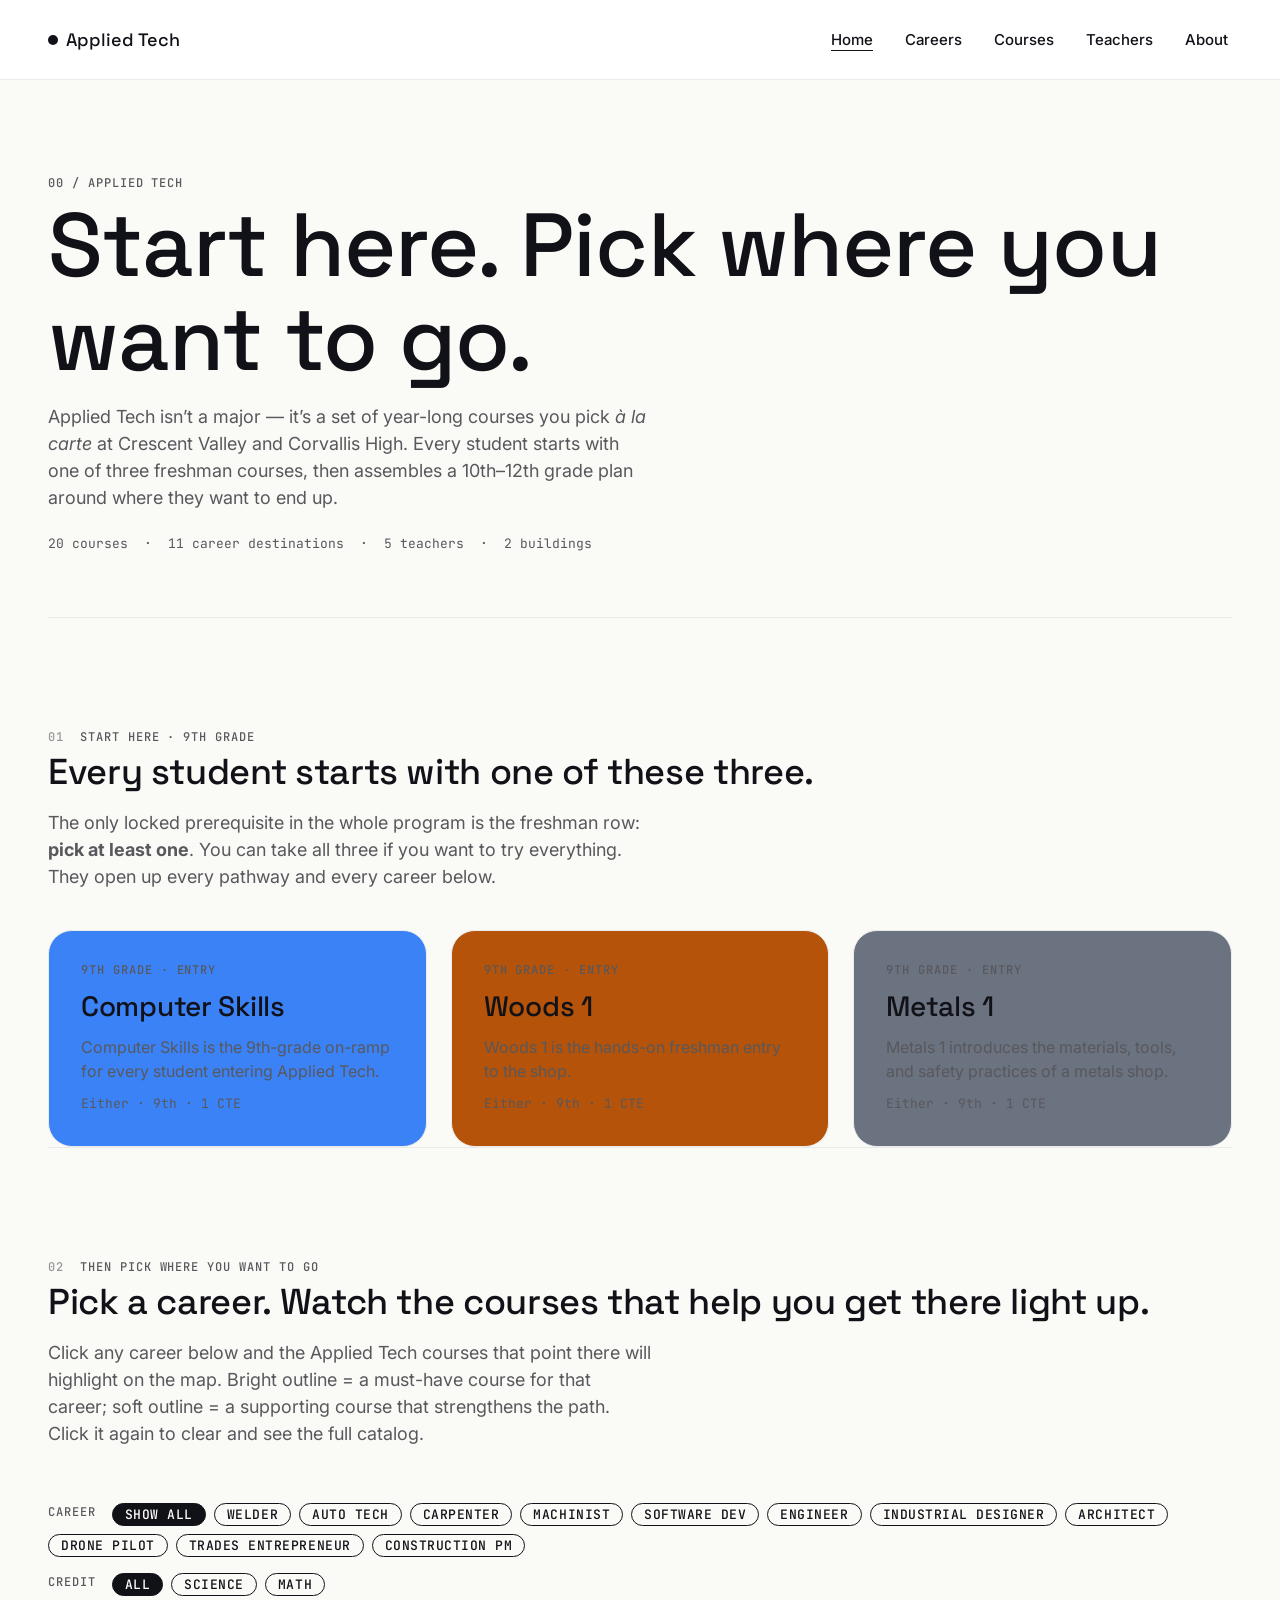
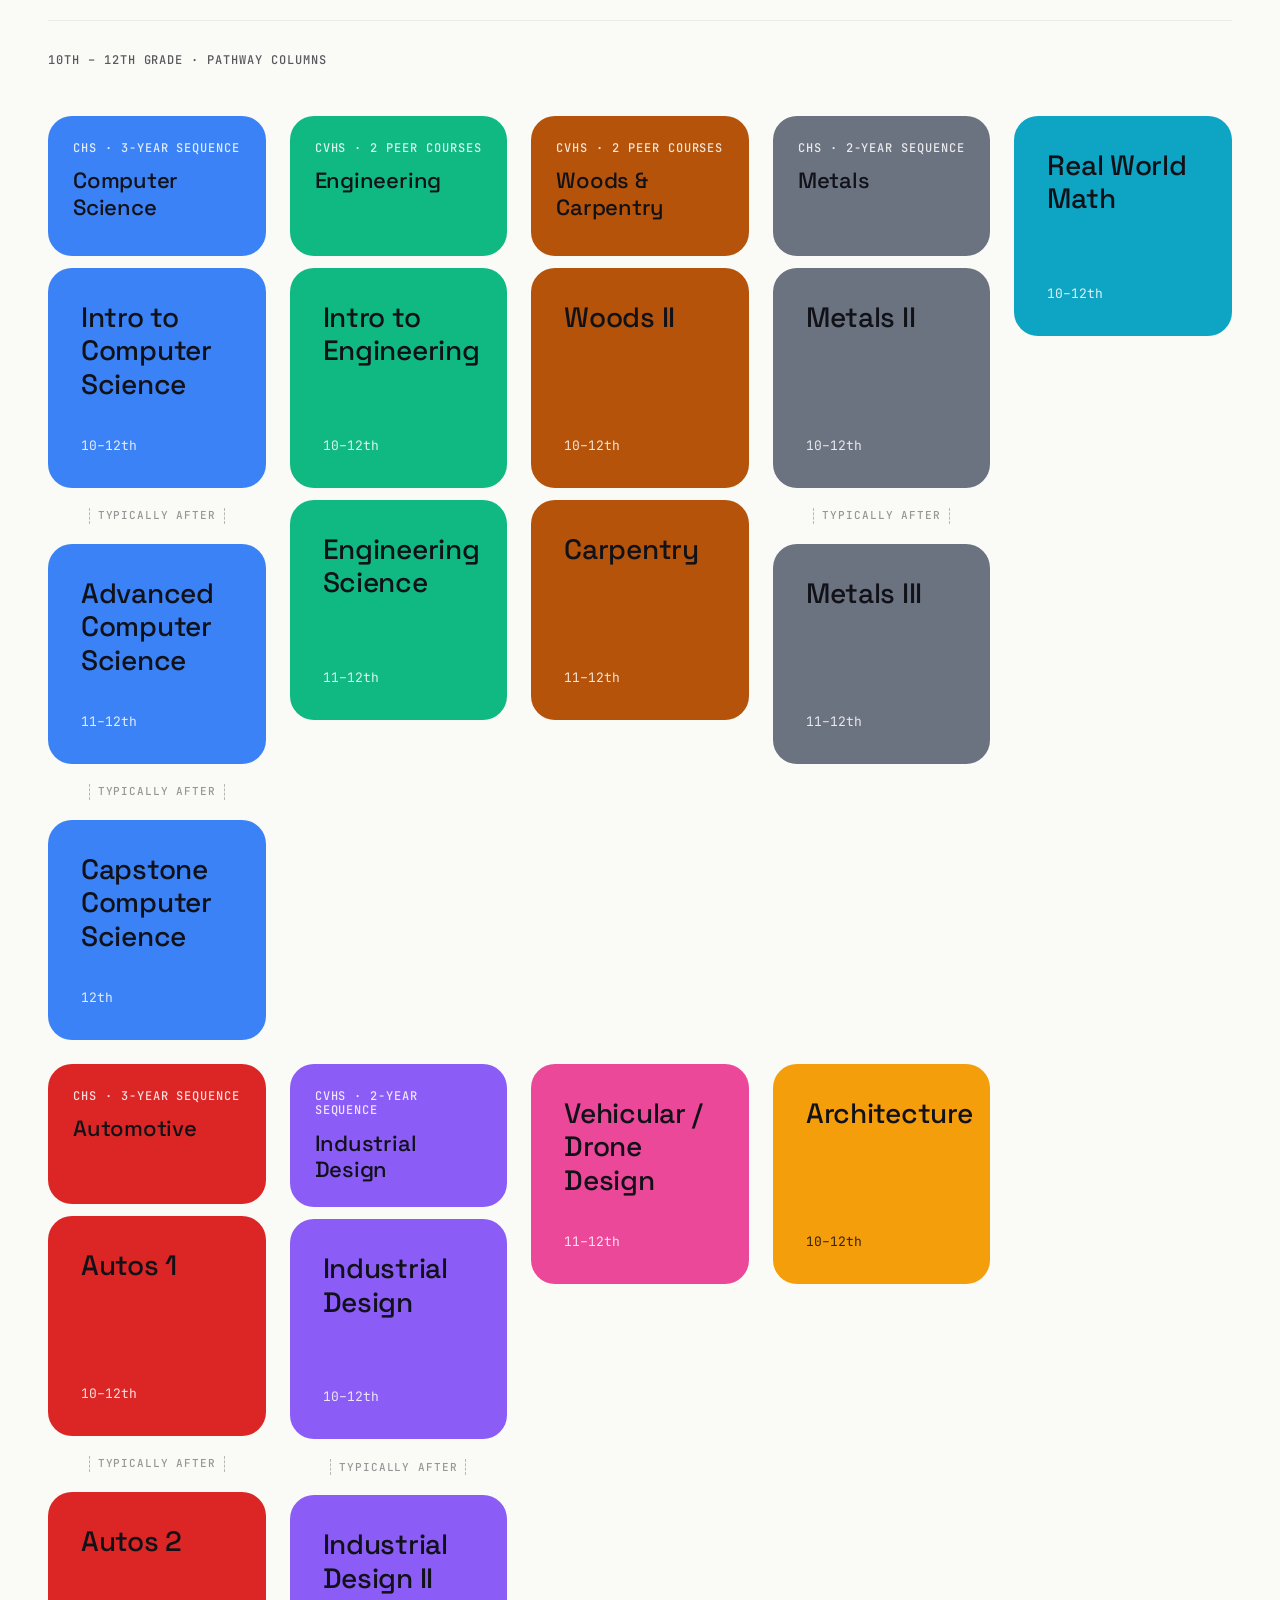
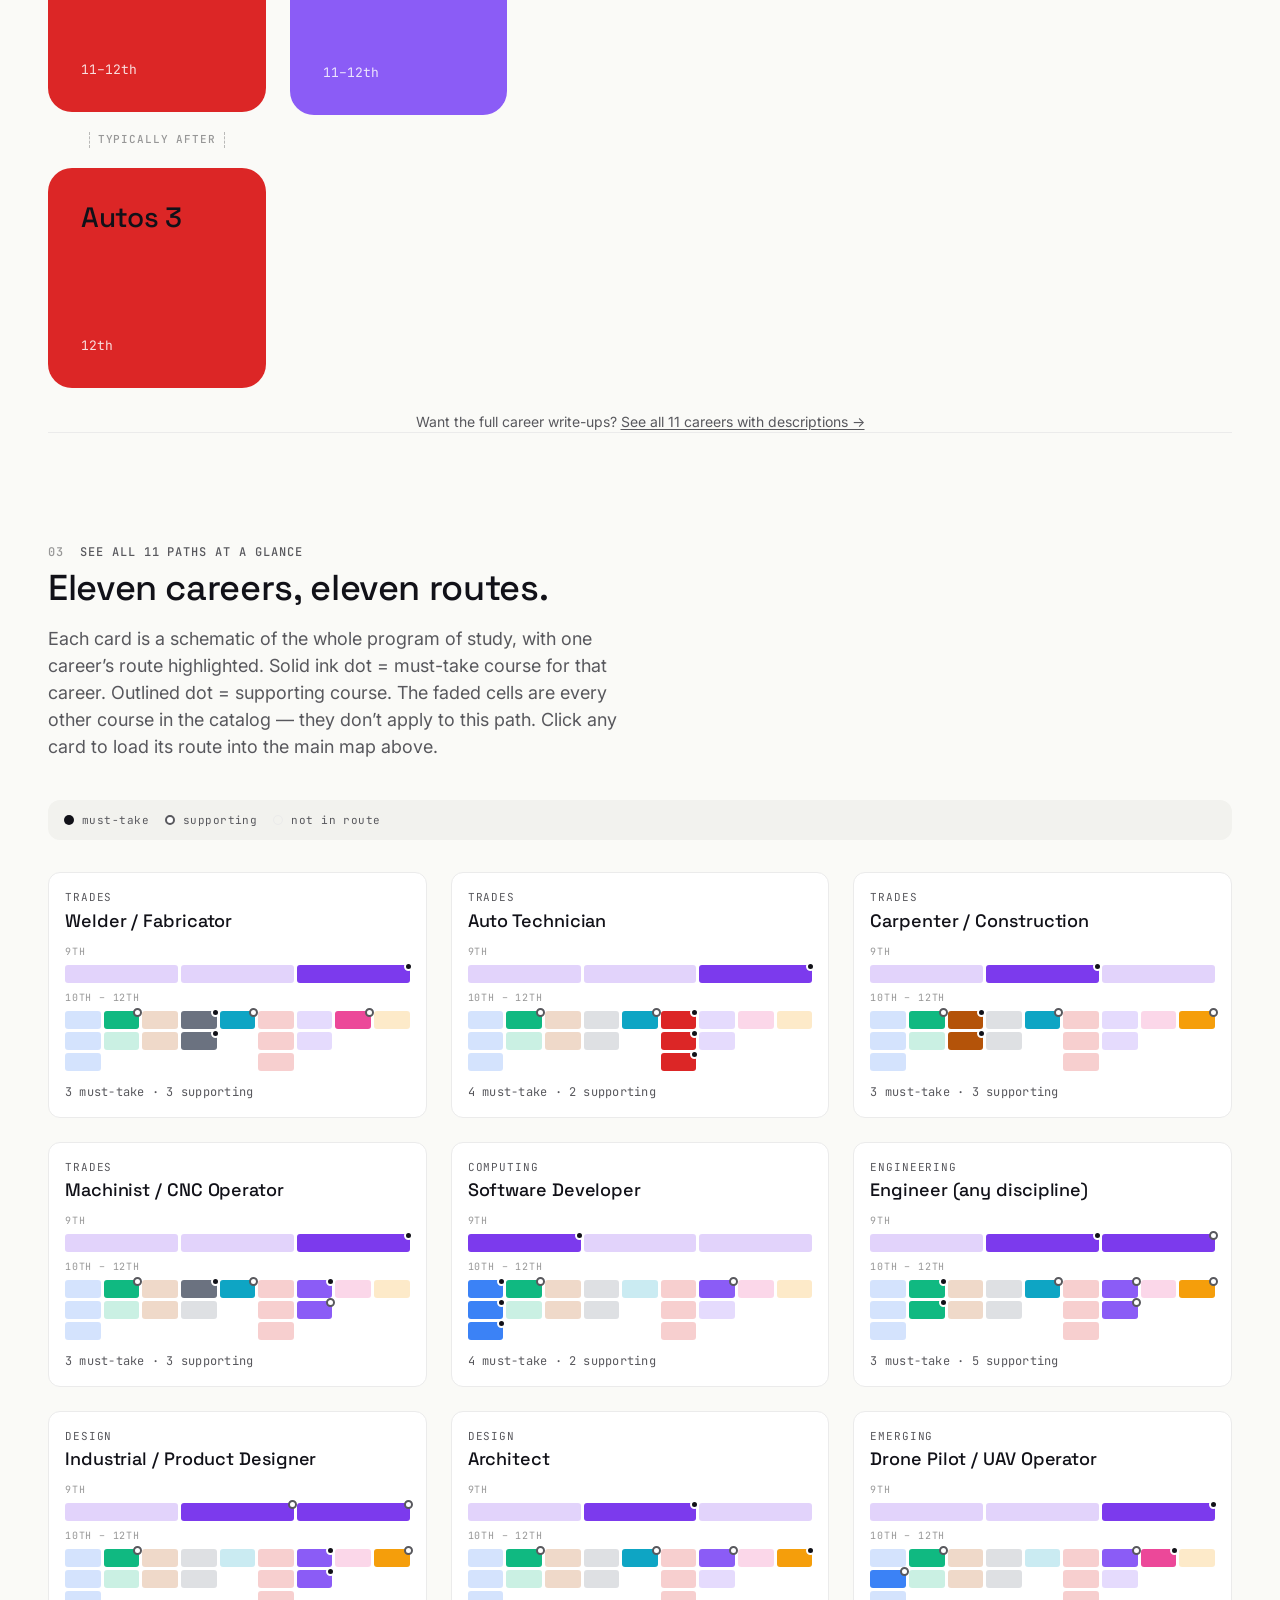
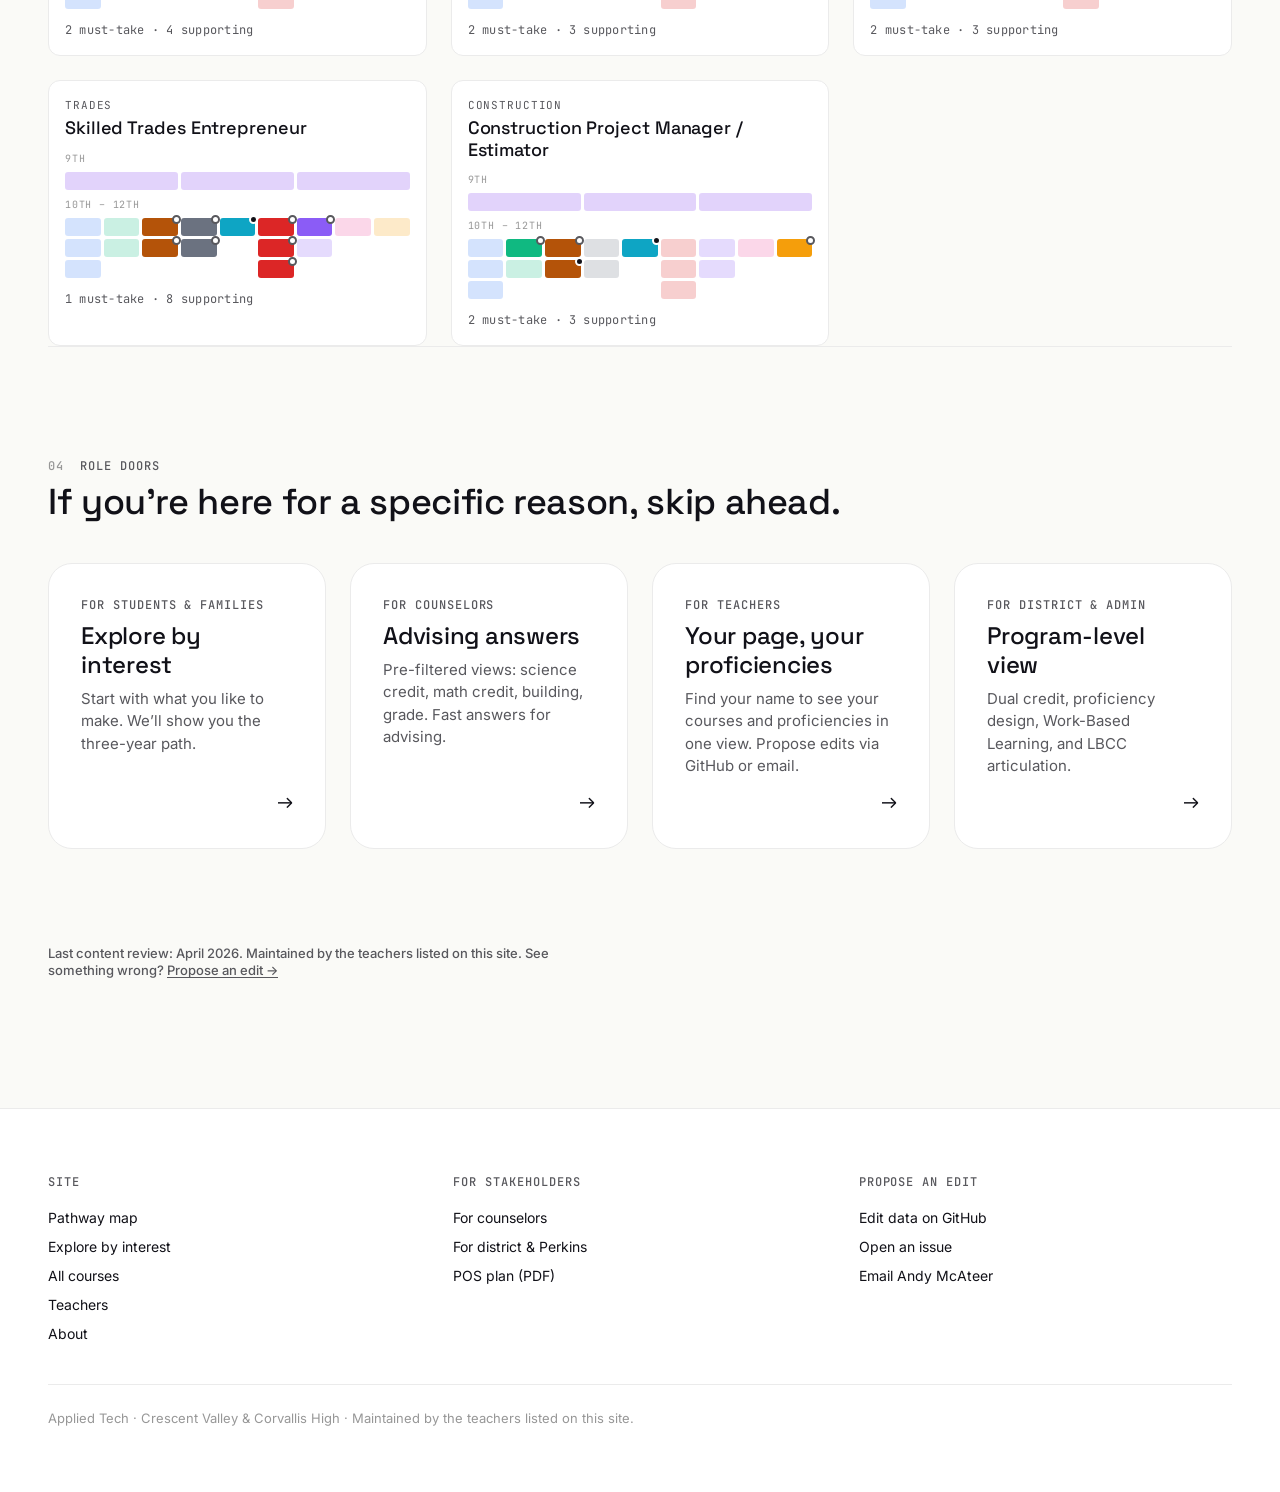
==== commit 1ecad3d7: "Tone down career route + add small-multiples overview Two changes to close the 'aesthetic feels off " ====
--- a/index.html
+++ b/index.html
@@ -112,6 +112,28 @@
     <p class="body-sm ink-soft" style="margin-top: var(--space-24); text-align: center;">
       Want the full career write-ups? <a href="careers.html" class="u">See all 11 careers with descriptions &rarr;</a>
     </p>
+  </section>
+
+  <section class="section section--ruled" id="small-multiples-section">
+    <header class="section-header">
+      <p class="section-header__eyebrow"><span class="idx">03</span><span>See all 11 paths at a glance</span></p>
+      <h2 class="section-header__title">Eleven careers, eleven routes.</h2>
+      <p class="section-header__lede">
+        Each card is a schematic of the whole program of study, with one
+        career&rsquo;s route highlighted. Solid ink dot = must-take course for
+        that career. Outlined dot = supporting course. The faded cells are
+        every other course in the catalog &mdash; they don&rsquo;t apply to this path.
+        Click any card to load its route into the main map above.
+      </p>
+    </header>
+
+    <div class="mini-legend" aria-label="Legend">
+      <span class="mini-legend__item"><span class="mini-legend__dot mini-legend__dot--must"></span>must-take</span>
+      <span class="mini-legend__item"><span class="mini-legend__dot mini-legend__dot--support"></span>supporting</span>
+      <span class="mini-legend__item"><span class="mini-legend__dot mini-legend__dot--off"></span>not in route</span>
+    </div>
+
+    <div class="small-multiples-grid" id="small-multiples"></div>
   </section>
 
   <section class="section section--ruled">
@@ -502,6 +524,108 @@
     }, 150);
   });
 
+  // ---- Small multiples: 11 miniature career schematics ----
+  // Each card shows the whole 9-pathway + freshman layout at tiny scale,
+  // with dot markers on must-take (solid) and supporting (outlined) cells.
+  // Clicking a card selects that career in the main map above.
+  const PATHWAY_ORDER = ["cs", "engineering", "woods", "metals", "math", "autos", "industrial-design", "vehicular", "architecture"];
+  const FRESHMAN_SLUGS = ["computer-skills", "woods-1", "metals-1"];
+
+  function renderMiniMap(career) {
+    const mustSet = new Set(career.must_have || []);
+    const supSet  = new Set(career.supporting || []);
+
+    function cellCls(course, pathwayKey) {
+      const cls = ["mini-cell"];
+      if (pathwayKey) cls.push("p-" + pathwayKey);
+      if (!course) return cls;
+      if (mustSet.has(course.slug)) cls.push("mini-cell--must");
+      else if (supSet.has(course.slug)) cls.push("mini-cell--support");
+      else cls.push("mini-cell--off");
+      return cls;
+    }
+
+    // Freshman row: three cells, purple, with potential dot overlays
+    const fresh = FRESHMAN_SLUGS.map(slug => {
+      const c = courseBySlug(slug);
+      const cls = ["mini-cell", "mini-cell--freshman"];
+      if (mustSet.has(slug)) cls.push("mini-cell--must");
+      else if (supSet.has(slug)) cls.push("mini-cell--support");
+      else cls.push("mini-cell--off");
+      return `<span class="${cls.join(" ")}" title="${escapeHtml(c.title)}"></span>`;
+    }).join("");
+
+    // Pathway columns: for each pathway, stack its courses as mini-cells
+    const cols = PATHWAY_ORDER.map(pid => {
+      const p = D.pathways[pid];
+      const courses = (p.courses || []).map(courseBySlug).filter(Boolean);
+      const cells = courses.map(c => {
+        const cls = cellCls(c, pid);
+        return `<span class="${cls.join(" ")}" title="${escapeHtml(c.title)}"></span>`;
+      }).join("");
+      return `<div class="mini-map__col" data-pathway="${escapeHtml(pid)}">${cells}</div>`;
+    }).join("");
+
+    return `
+      <div class="mini-map" aria-hidden="true">
+        <p class="mini-map__section-label">9th</p>
+        <div class="mini-map__row mini-map__row--freshman">${fresh}</div>
+        <p class="mini-map__section-label">10th &ndash; 12th</p>
+        <div class="mini-map__row mini-map__row--pathways">${cols}</div>
+      </div>
+    `;
+  }
+
+  const DOMAIN_LABEL = {
+    "trades": "TRADES",
+    "computing": "COMPUTING",
+    "engineering": "ENGINEERING",
+    "design": "DESIGN",
+    "emerging": "EMERGING",
+    "construction": "CONSTRUCTION",
+  };
+
+  function renderMiniCard(career) {
+    const mustN = (career.must_have || []).length;
+    const supN  = (career.supporting || []).length;
+    return `
+      <a class="mini-career-card" data-career="${escapeHtml(career.slug)}" href="#map"
+         aria-label="Load the ${escapeHtml(career.title)} route into the main map">
+        <p class="mini-career-card__eyebrow">${escapeHtml(DOMAIN_LABEL[career.domain] || career.domain)}</p>
+        <h3 class="mini-career-card__title">${escapeHtml(career.title)}</h3>
+        ${renderMiniMap(career)}
+        <p class="mini-career-card__stats">
+          ${mustN} must-take &middot; ${supN} supporting
+        </p>
+      </a>
+    `;
+  }
+
+  const smallMultiples = document.getElementById("small-multiples");
+  if (smallMultiples && D.careers) {
+    smallMultiples.innerHTML = D.careers.map(renderMiniCard).join("");
+
+    // Clicking a mini-card: set the main career state, scroll to the main
+    // map section so the user sees the full route with their choice loaded.
+    smallMultiples.querySelectorAll(".mini-career-card").forEach(card => {
+      card.addEventListener("click", (e) => {
+        e.preventDefault();
+        const slug = card.dataset.career;
+        state.career = slug;
+        // Update the main career chip active state
+        document.querySelectorAll(`.map-filters .chip[data-career]`).forEach(b => {
+          const active = b.dataset.career === slug;
+          b.classList.toggle("is-active", active);
+          b.classList.toggle("chip--solid", active);
+        });
+        applyState();
+        // Smooth-scroll to the main map section
+        const mapSection = document.getElementById("map");
+        if (mapSection) mapSection.scrollIntoView({ behavior: "smooth", block: "start" });
+      });
+    });
+  }
+
   // Credit filter chips (unchanged mechanism)
   document.querySelectorAll(".map-filters .chip[data-filter]").forEach(btn => {
     btn.addEventListener("click", () => {
--- a/css/main.css
+++ b/css/main.css
@@ -1024,31 +1024,28 @@
   overflow: visible;
 }
 .career-route .route-main {
-  stroke: #c7391f;
-  stroke-width: 3;
+  stroke: var(--ink);
+  stroke-width: 1.5;
   fill: none;
   stroke-linecap: round;
   stroke-linejoin: round;
-  filter: drop-shadow(0 1px 1px rgba(199, 57, 31, 0.25));
 }
 .career-route .route-branch {
-  stroke: #58585d;
-  stroke-width: 1.5;
-  stroke-dasharray: 5 4;
+  stroke: var(--ink-soft);
+  stroke-width: 1.25;
+  stroke-dasharray: 3 2;
   fill: none;
   stroke-linecap: round;
   stroke-linejoin: round;
-  opacity: 0.75;
+  opacity: 1;
 }
 .career-route .route-node {
-  fill: #c7391f;
-  stroke: white;
+  fill: var(--ink);
+}
+.career-route .route-node--start {
+  fill: var(--surface);
+  stroke: var(--ink);
   stroke-width: 2;
-}
-.career-route .route-node--start {
-  fill: white;
-  stroke: #c7391f;
-  stroke-width: 3;
 }
 
 /* Below 720px the tiles stack and the SVG coordinates don't translate
@@ -1066,6 +1063,176 @@
     display: block;
   }
 }
+
+/* ---- Small multiples: 11 mini career maps below the main map ----
+   Each card is a compact schematic of the 9-pathway + freshman-row
+   grid. Course cells are colored by pathway (no text — too small to
+   read). Must-take courses get a solid ink dot overlay; supporting
+   courses get an open ink dot. Clicking a card selects that career
+   in the main map above. */
+
+.small-multiples-grid {
+  display: grid;
+  grid-template-columns: repeat(auto-fit, minmax(280px, 1fr));
+  gap: var(--space-24);
+  margin-top: var(--space-32);
+}
+
+.mini-career-card {
+  display: block;
+  background: var(--surface);
+  border: 1px solid var(--border);
+  border-radius: var(--radius-md);
+  padding: var(--space-20, var(--space-16));
+  text-decoration: none !important;
+  color: inherit;
+  transition: transform var(--timing-fade) var(--easing-fade),
+              box-shadow var(--timing-fade) var(--easing-fade),
+              border-color var(--timing-fade) var(--easing-fade);
+}
+.mini-career-card:hover {
+  transform: translateY(-2px);
+  border-color: var(--ink);
+  box-shadow: 0 6px 20px -8px rgba(17, 17, 24, 0.12);
+}
+.mini-career-card__eyebrow {
+  font-family: var(--font-mono);
+  font-size: 0.6875rem;
+  letter-spacing: 0.08em;
+  text-transform: uppercase;
+  color: var(--ink-soft);
+  margin: 0;
+}
+.mini-career-card__title {
+  font-family: var(--font-display);
+  font-size: 1.125rem;
+  font-weight: 500;
+  line-height: 1.2;
+  letter-spacing: -0.005em;
+  margin: var(--space-4) 0 var(--space-12);
+  color: var(--ink);
+}
+.mini-career-card__stats {
+  font-family: var(--font-mono);
+  font-size: 0.75rem;
+  color: var(--ink-soft);
+  margin: var(--space-12) 0 0;
+  letter-spacing: 0.02em;
+}
+
+/* The schematic itself */
+.mini-map {
+  display: flex;
+  flex-direction: column;
+  gap: 4px;
+  font-size: 0;
+}
+.mini-map__section-label {
+  font-family: var(--font-mono);
+  font-size: 0.625rem;
+  letter-spacing: 0.08em;
+  text-transform: uppercase;
+  color: var(--muted);
+  margin: 0 0 2px;
+}
+.mini-map__row {
+  display: grid;
+  gap: 3px;
+}
+.mini-map__row--freshman {
+  grid-template-columns: repeat(3, 1fr);
+  margin-bottom: 3px;
+}
+.mini-map__row--pathways {
+  /* 9 pathway columns. Each column may contain multiple courses stacked.
+     Implement as a horizontal flex of columns. */
+  display: flex;
+  gap: 3px;
+}
+.mini-map__col {
+  display: flex;
+  flex-direction: column;
+  gap: 3px;
+  flex: 1;
+  min-width: 0;
+}
+.mini-cell {
+  position: relative;
+  height: 18px;
+  border-radius: 3px;
+  background: var(--surface-alt);
+  overflow: visible;
+}
+/* Pathway color fills — reuse the pathway CSS custom properties */
+.mini-cell.p-cs                { background: var(--p-cs); }
+.mini-cell.p-engineering       { background: var(--p-engineering); }
+.mini-cell.p-architecture      { background: var(--p-architecture); }
+.mini-cell.p-woods             { background: var(--p-woods); }
+.mini-cell.p-metals            { background: var(--p-metals); }
+.mini-cell.p-autos             { background: var(--p-autos); }
+.mini-cell.p-industrial-design { background: var(--p-industrial-design); }
+.mini-cell.p-vehicular         { background: var(--p-vehicular); }
+.mini-cell.p-math              { background: var(--p-math); }
+/* Freshman cells use the freshman purple */
+.mini-cell--freshman {
+  background: var(--either);
+}
+/* Non-route cells get dimmed when a career is applied to this mini */
+.mini-cell--off {
+  opacity: 0.22;
+}
+/* Must-take: solid ink dot in top-right */
+.mini-cell--must::after {
+  content: "";
+  position: absolute;
+  top: -3px;
+  right: -3px;
+  width: 9px;
+  height: 9px;
+  border-radius: 50%;
+  background: var(--ink);
+  border: 2px solid var(--surface);
+}
+/* Supporting: outlined ink dot */
+.mini-cell--support::after {
+  content: "";
+  position: absolute;
+  top: -3px;
+  right: -3px;
+  width: 9px;
+  height: 9px;
+  border-radius: 50%;
+  background: var(--surface);
+  border: 2px solid var(--ink-soft);
+}
+
+.mini-legend {
+  display: flex;
+  gap: var(--space-16);
+  font-family: var(--font-mono);
+  font-size: 0.6875rem;
+  color: var(--ink-soft);
+  margin-top: var(--space-24);
+  padding: var(--space-12) var(--space-16);
+  background: var(--surface-alt);
+  border-radius: var(--radius-md);
+  flex-wrap: wrap;
+  letter-spacing: 0.04em;
+}
+.mini-legend__item {
+  display: inline-flex;
+  align-items: center;
+  gap: var(--space-8);
+}
+.mini-legend__dot {
+  width: 10px;
+  height: 10px;
+  border-radius: 50%;
+  display: inline-block;
+}
+.mini-legend__dot--must { background: var(--ink); }
+.mini-legend__dot--support { background: var(--surface); border: 2px solid var(--ink-soft); }
+.mini-legend__dot--off { background: var(--surface-alt); border: 1px solid var(--border); }
 
 /* Freshman tile — slightly distinct treatment (neutral background, ink text) */
 .tile--freshman {
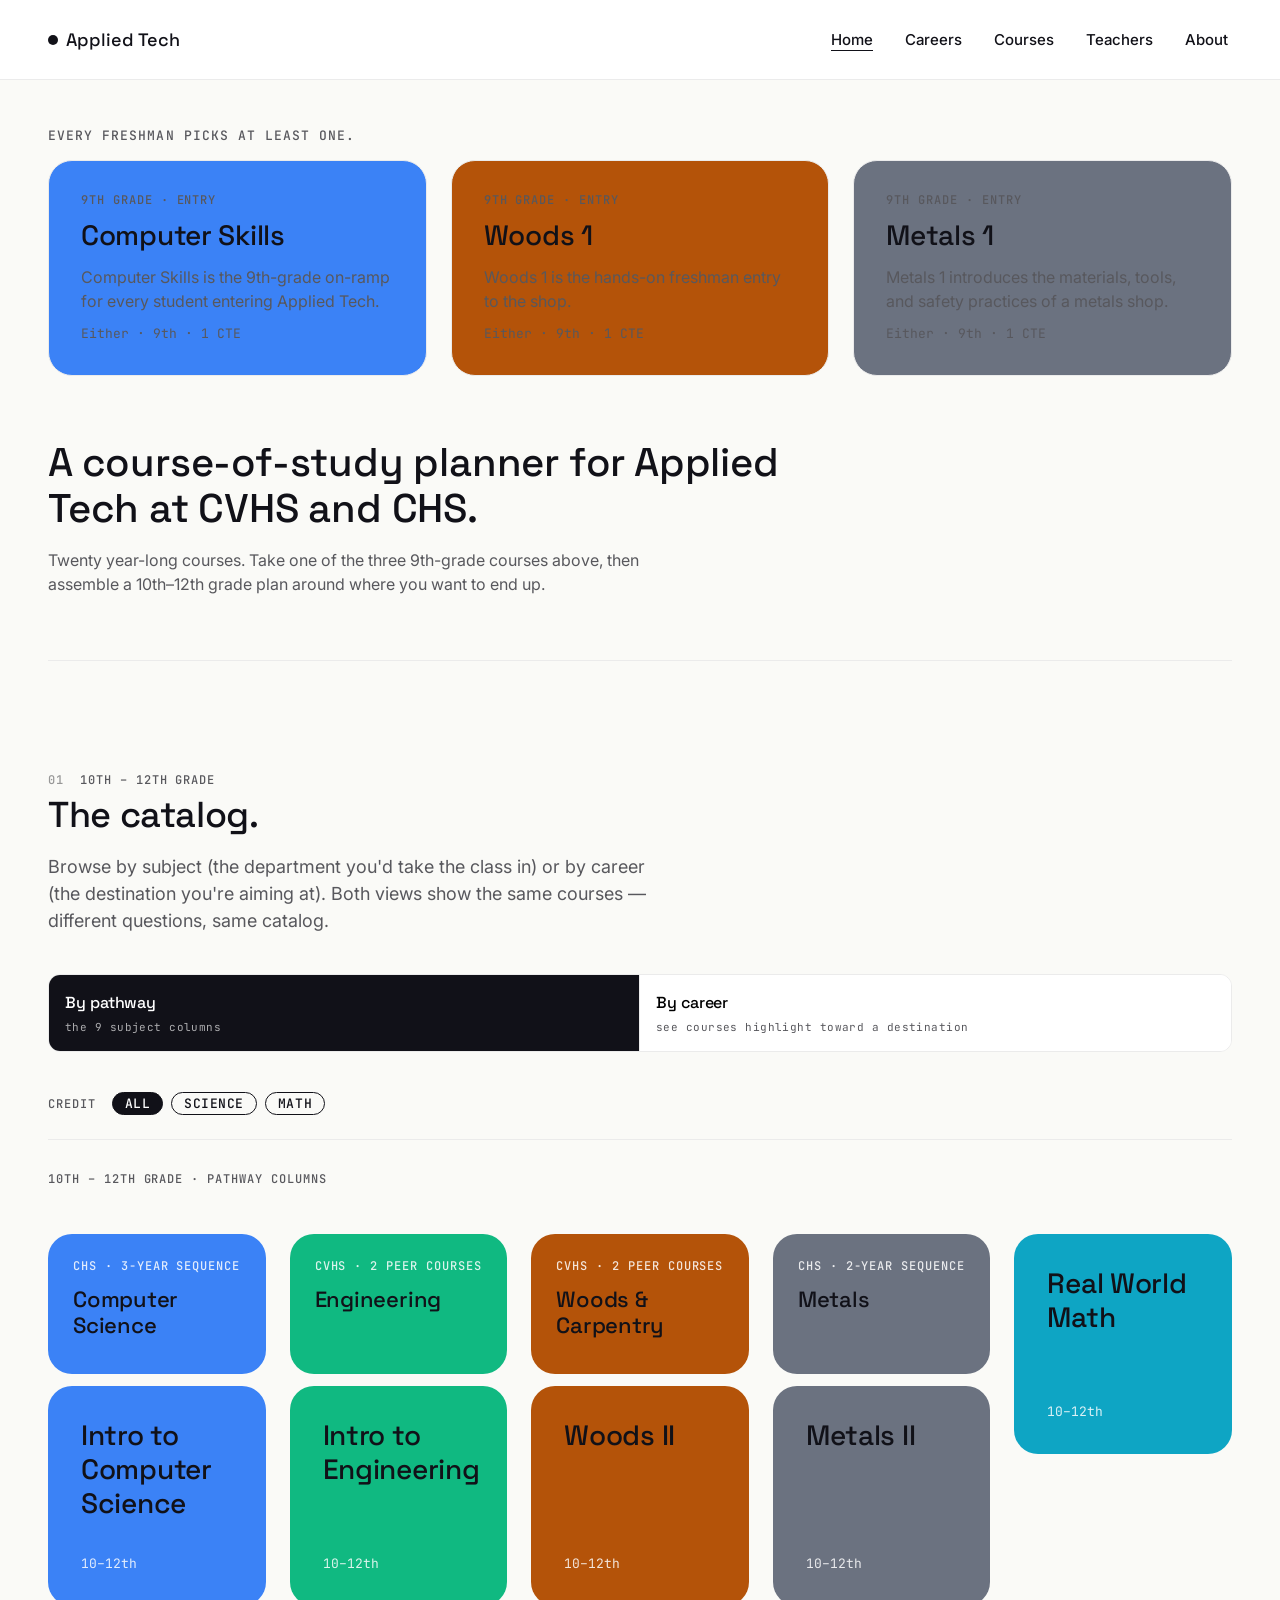
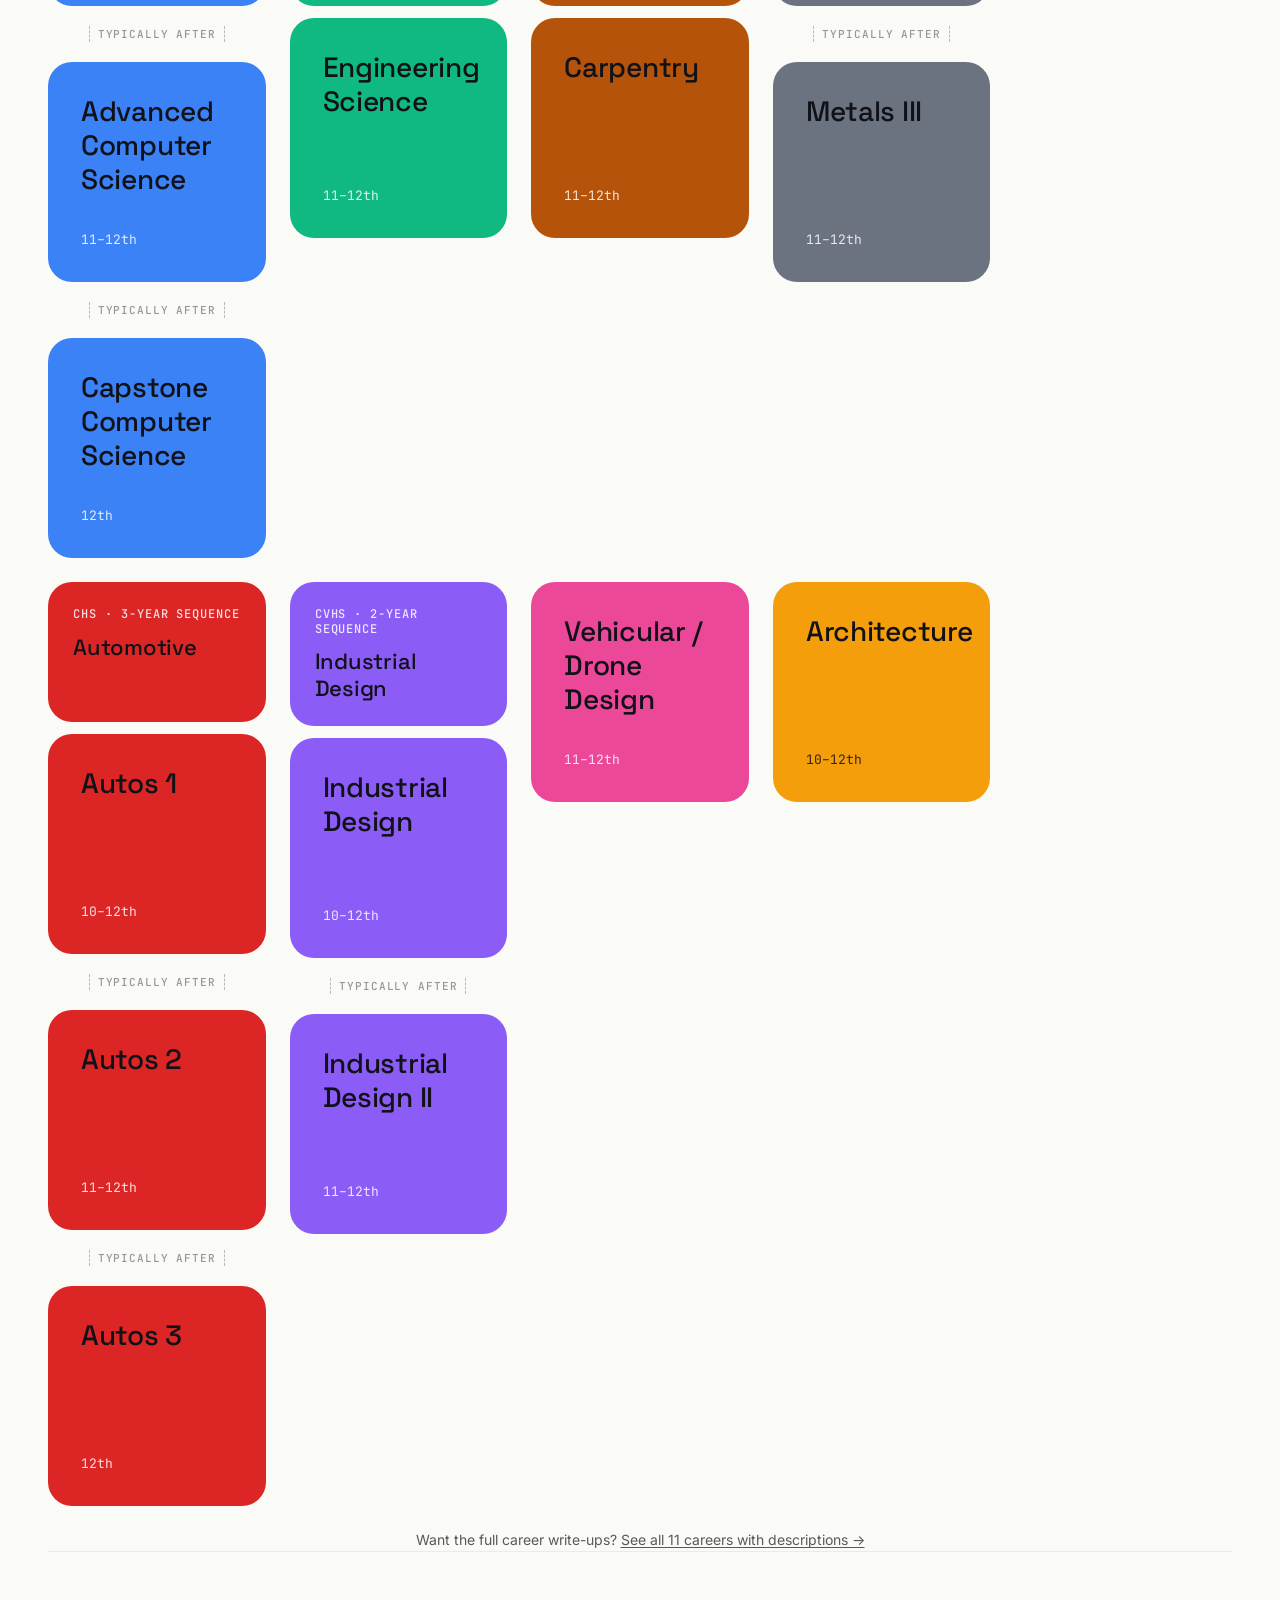
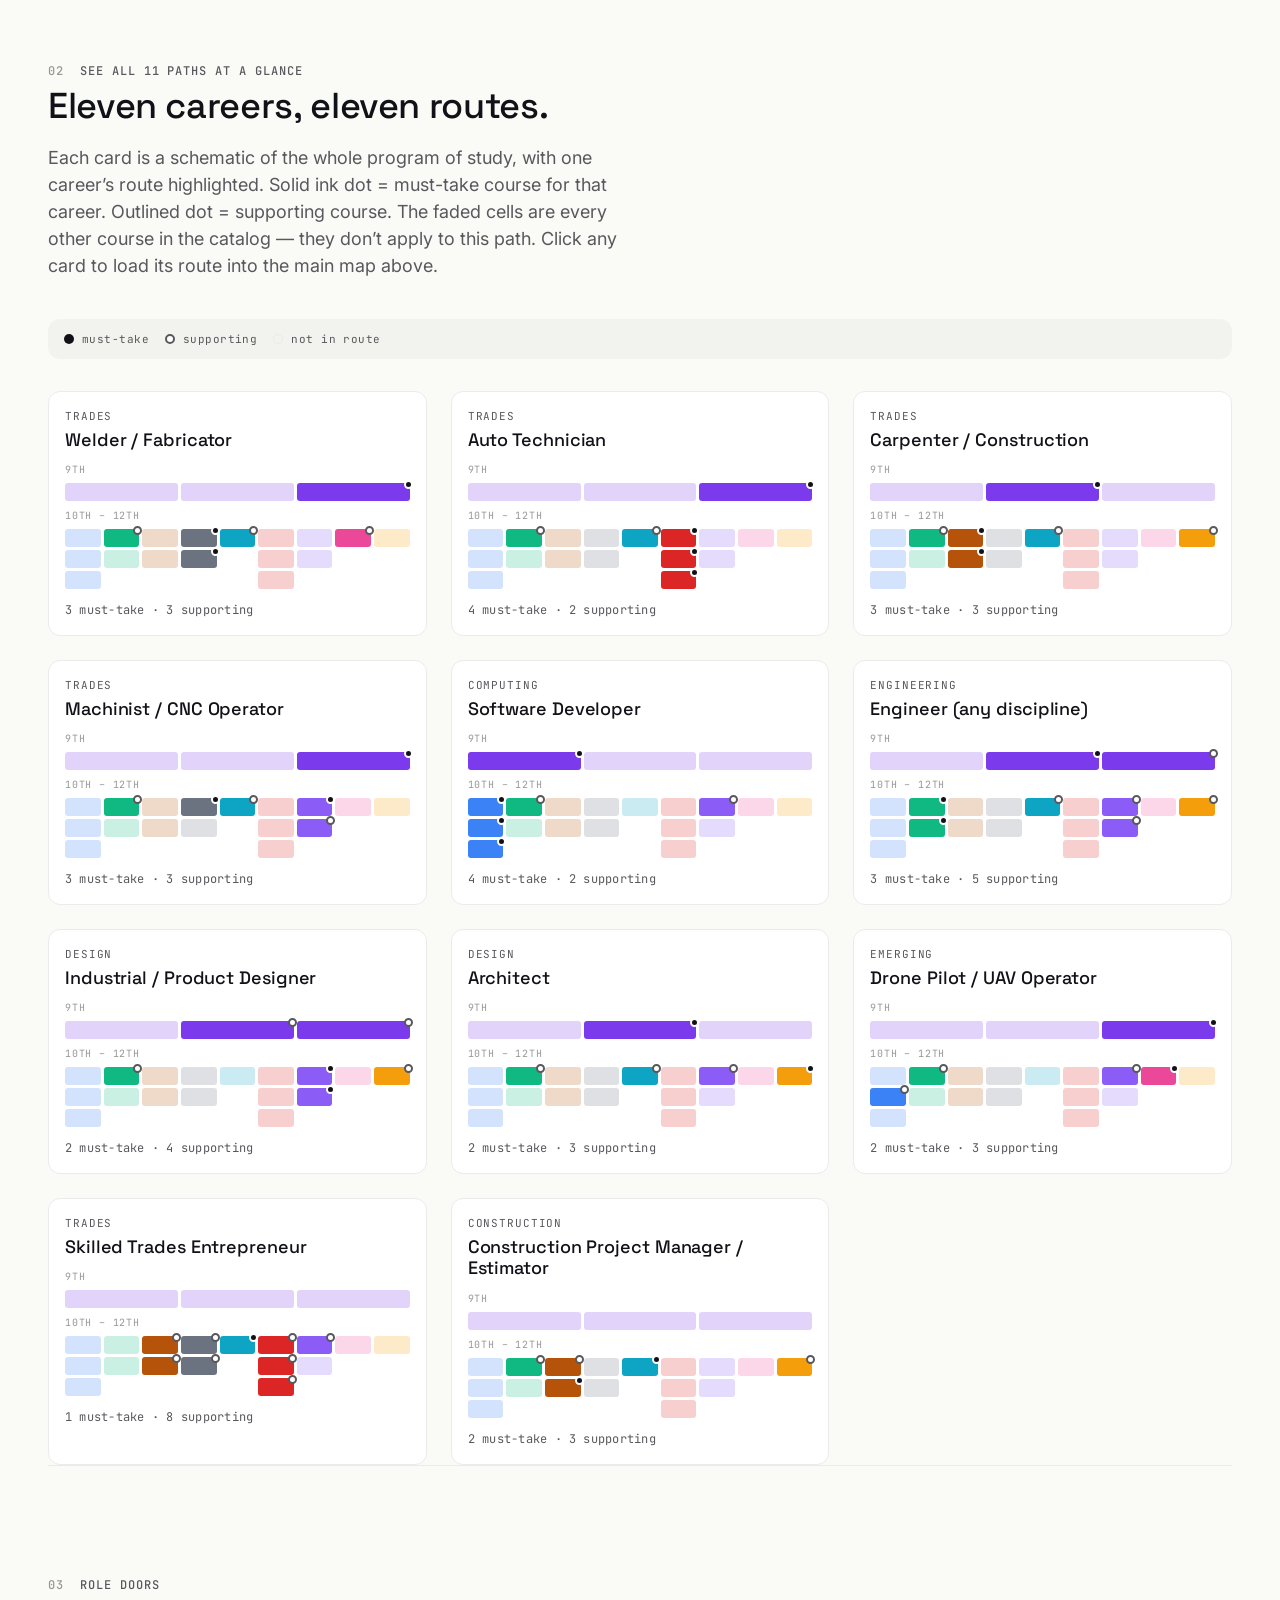
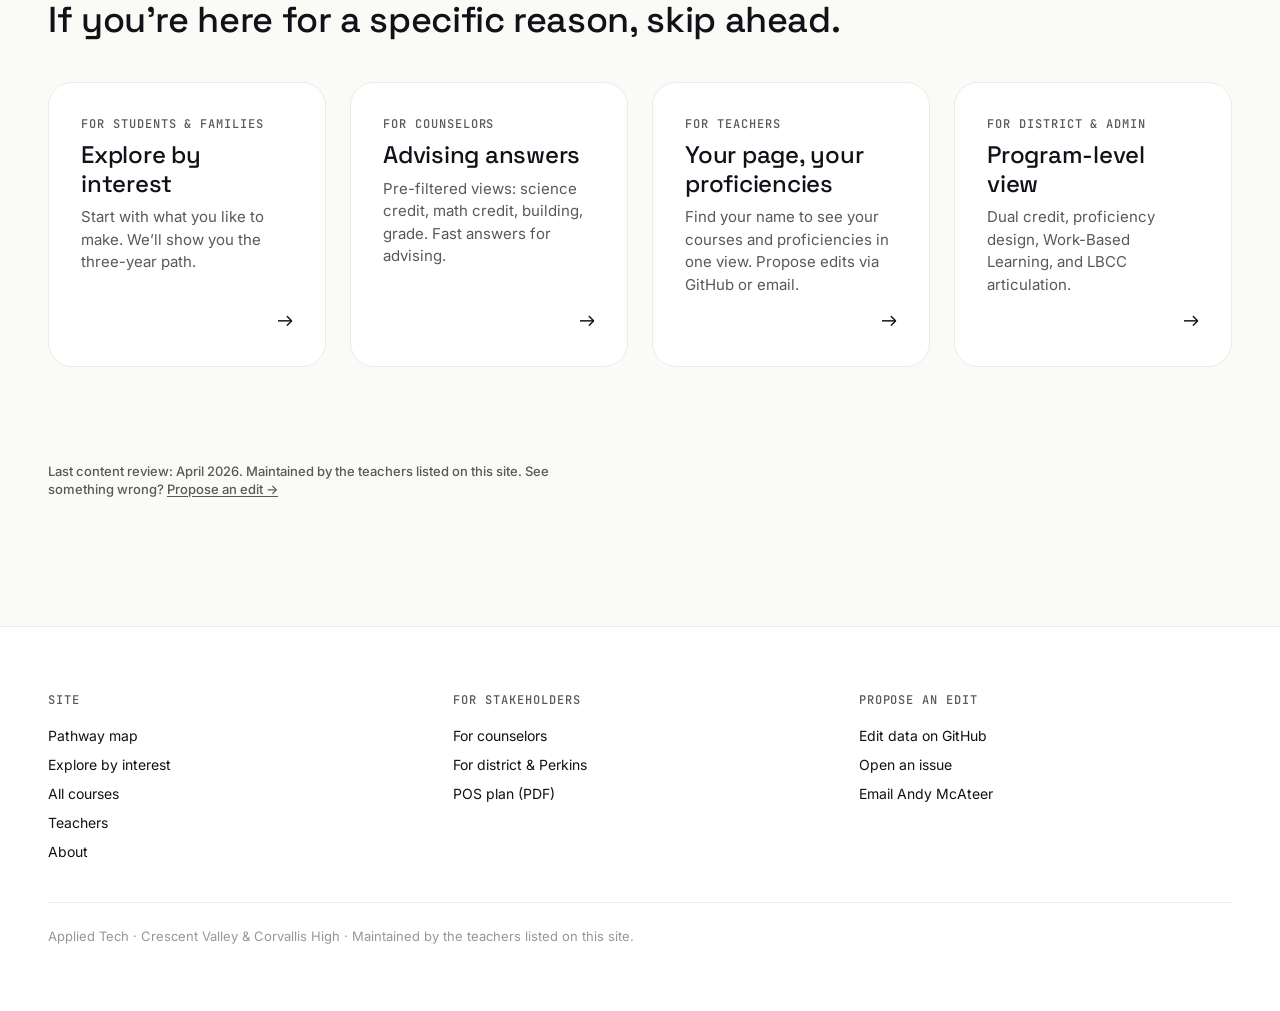
==== commit b1fc01e0: "Senior-designer pass: freshman-first hero + By pathway / By career tabs Structural revisions (B + C " ====
--- a/index.html
+++ b/index.html
@@ -29,44 +29,37 @@
 
 <main id="page-main" class="page">
 
-  <section class="hero">
-    <p class="hero__overline">00 / Applied Tech</p>
-    <h1 class="hero__title display-xl">Start here. Pick where you want to go.</h1>
-    <p class="hero__subdeck">
-      Applied Tech isn&rsquo;t a major &mdash; it&rsquo;s a set of year-long courses you
-      pick <em>&agrave; la carte</em> at Crescent Valley and Corvallis High. Every student
-      starts with one of three freshman courses, then assembles a 10th&ndash;12th
-      grade plan around where they want to end up.
-    </p>
-    <p class="mono-meta" style="margin-top: var(--space-24); color: var(--ink-soft);">
-      20 courses &nbsp;&middot;&nbsp; 11 career destinations &nbsp;&middot;&nbsp; 5 teachers &nbsp;&middot;&nbsp; 2 buildings
+  <section class="hero hero--freshman">
+    <p class="hero__lede-above">Every freshman picks at least one.</p>
+    <div class="freshman-row" id="freshman-row"></div>
+    <h1 class="hero__title hero__title--secondary">A course-of-study planner for Applied Tech at CVHS and CHS.</h1>
+    <p class="hero__subdeck hero__subdeck--compact">
+      Twenty year-long courses. Take one of the three 9th-grade courses above,
+      then assemble a 10th&ndash;12th grade plan around where you want to end up.
     </p>
   </section>
 
-  <section class="section section--ruled" id="start-here">
+  <section class="section section--ruled" id="map" data-mode="pathway">
     <header class="section-header">
-      <p class="section-header__eyebrow"><span class="idx">01</span><span>Start here &middot; 9th grade</span></p>
-      <h2 class="section-header__title">Every student starts with one of these three.</h2>
+      <p class="section-header__eyebrow"><span class="idx">01</span><span>10th &ndash; 12th grade</span></p>
+      <h2 class="section-header__title">The catalog.</h2>
       <p class="section-header__lede">
-        The only locked prerequisite in the whole program is the freshman row:
-        <strong>pick at least one</strong>. You can take all three if you want to
-        try everything. They open up every pathway and every career below.
+        Browse by subject (the department you'd take the class in) or by career
+        (the destination you're aiming at). Both views show the same courses &mdash;
+        different questions, same catalog.
       </p>
     </header>
-    <div class="freshman-row" id="freshman-row"></div>
-  </section>
-
-  <section class="section section--ruled" id="map">
-    <header class="section-header">
-      <p class="section-header__eyebrow"><span class="idx">02</span><span>Then pick where you want to go</span></p>
-      <h2 class="section-header__title">Pick a career. Watch the courses that help you get there light up.</h2>
-      <p class="section-header__lede">
-        Click any career below and the Applied Tech courses that point there
-        will highlight on the map. Bright outline = a must-have course for that
-        career; soft outline = a supporting course that strengthens the path.
-        Click it again to clear and see the full catalog.
-      </p>
-    </header>
+
+    <div class="mode-toggle" role="tablist" aria-label="Browse mode">
+      <button class="mode-toggle__btn is-active" role="tab" aria-selected="true" data-mode="pathway" type="button">
+        <span class="mode-toggle__label">By pathway</span>
+        <span class="mode-toggle__sub">the 9 subject columns</span>
+      </button>
+      <button class="mode-toggle__btn" role="tab" aria-selected="false" data-mode="career" type="button">
+        <span class="mode-toggle__label">By career</span>
+        <span class="mode-toggle__sub">see courses highlight toward a destination</span>
+      </button>
+    </div>
 
     <div class="map-filters map-filters--career" id="career-filter" role="group" aria-label="Highlight courses by career">
       <div class="map-filters__group" style="flex-wrap: wrap;">
@@ -84,6 +77,9 @@
         <button class="chip" data-career="trades-entrepreneur" type="button">Trades Entrepreneur</button>
         <button class="chip" data-career="construction-pm" type="button">Construction PM</button>
       </div>
+    </div>
+
+    <div class="map-filters map-filters--credit" id="credit-filter" role="group" aria-label="Filter by credit type">
       <div class="map-filters__group">
         <span class="map-filters__label">Credit</span>
         <button class="chip chip--solid is-active" data-filter="credit" data-value="all" type="button">All</button>
@@ -116,7 +112,7 @@
 
   <section class="section section--ruled" id="small-multiples-section">
     <header class="section-header">
-      <p class="section-header__eyebrow"><span class="idx">03</span><span>See all 11 paths at a glance</span></p>
+      <p class="section-header__eyebrow"><span class="idx">02</span><span>See all 11 paths at a glance</span></p>
       <h2 class="section-header__title">Eleven careers, eleven routes.</h2>
       <p class="section-header__lede">
         Each card is a schematic of the whole program of study, with one
@@ -138,7 +134,7 @@
 
   <section class="section section--ruled">
     <header class="section-header">
-      <p class="section-header__eyebrow"><span class="idx">04</span><span>Role doors</span></p>
+      <p class="section-header__eyebrow"><span class="idx">03</span><span>Role doors</span></p>
       <h2 class="section-header__title">If you&rsquo;re here for a specific reason, skip ahead.</h2>
     </header>
     <div class="grid grid-4">
@@ -651,6 +647,43 @@
       applyState();
     });
   });
+
+  // ---- Mode toggle: By pathway / By career
+  // Default = "pathway": plain catalog, no career chips visible, no
+  // route overlay. "career" mode reveals the career chip row and
+  // enables the highlight + subway-route behavior.
+  const mapSection = document.getElementById("map");
+  function setMode(mode) {
+    if (mode !== "pathway" && mode !== "career") mode = "pathway";
+    mapSection.setAttribute("data-mode", mode);
+    document.querySelectorAll(".mode-toggle__btn").forEach(btn => {
+      const active = btn.dataset.mode === mode;
+      btn.classList.toggle("is-active", active);
+      btn.setAttribute("aria-selected", active ? "true" : "false");
+    });
+    if (mode === "pathway") {
+      // Leaving career mode — reset career state + clear overlay + clear
+      // tile highlight. Credit filter state is preserved across modes.
+      state.career = "all";
+      document.querySelectorAll(`.map-filters .chip[data-career]`).forEach(b => {
+        const active = b.dataset.career === "all";
+        b.classList.toggle("is-active", active);
+        b.classList.toggle("chip--solid", active);
+      });
+    }
+    applyState();
+  }
+  document.querySelectorAll(".mode-toggle__btn").forEach(btn => {
+    btn.addEventListener("click", () => setMode(btn.dataset.mode));
+  });
+  // Initialize in pathway mode
+  setMode("pathway");
+
+  // When a mini-multiple is clicked, switch into career mode so the
+  // selection actually produces the route the user just requested.
+  document.querySelectorAll(".mini-career-card").forEach(card => {
+    card.addEventListener("click", () => setMode("career"), { capture: true });
+  });
 })();
 </script>
 
--- a/css/main.css
+++ b/css/main.css
@@ -1005,6 +1005,119 @@
 }
 .map-filters--career .map-filters__group {
   align-items: flex-start;
+}
+
+/* ---- Homepage hero: freshman row as the visual anchor ----
+   Lifts the three freshman tiles above all other content on the
+   homepage. A single-sentence lede sits above the tiles; the rest
+   of the hero (shorter title + compact subdeck) comes BELOW. */
+.hero--freshman {
+  padding-top: var(--space-48);
+}
+.hero__lede-above {
+  font-family: var(--font-mono);
+  font-size: 0.8125rem;
+  font-weight: 500;
+  line-height: 1.2;
+  letter-spacing: 0.08em;
+  text-transform: uppercase;
+  color: var(--ink-soft);
+  margin: 0 0 var(--space-16);
+}
+.hero--freshman .freshman-row {
+  margin: 0 0 var(--space-64);
+}
+.hero__title--secondary {
+  font-family: var(--font-display);
+  font-size: clamp(1.75rem, 3.5vw, 2.5rem);
+  font-weight: 500;
+  line-height: 1.15;
+  letter-spacing: -0.005em;
+  max-width: 30ch;
+  margin: 0;
+}
+.hero__subdeck--compact {
+  font-family: var(--font-text);
+  font-size: 1rem;
+  color: var(--ink-soft);
+  line-height: 1.5;
+  max-width: 60ch;
+  margin-top: var(--space-16);
+}
+
+/* ---- Mode toggle: By pathway / By career ----
+   A two-option segmented control above the map. Default state:
+   pathway mode (advising-first). Career mode reveals the chip row.
+   The toggle is two equal-width buttons with a label + subtitle
+   inside each so the click target is generous and self-documenting. */
+.mode-toggle {
+  display: grid;
+  grid-template-columns: 1fr 1fr;
+  gap: 0;
+  border: 1px solid var(--border);
+  border-radius: var(--radius-md);
+  overflow: hidden;
+  margin-top: var(--space-24);
+  margin-bottom: var(--space-24);
+  background: var(--surface);
+}
+.mode-toggle__btn {
+  background: var(--surface);
+  border: 0;
+  padding: var(--space-16) var(--space-20, var(--space-16));
+  display: flex;
+  flex-direction: column;
+  align-items: flex-start;
+  gap: var(--space-4);
+  cursor: pointer;
+  text-align: left;
+  transition: background var(--timing-fade) var(--easing-fade),
+              color var(--timing-fade) var(--easing-fade);
+  border-right: 1px solid var(--border);
+}
+.mode-toggle__btn:last-child {
+  border-right: 0;
+}
+.mode-toggle__btn:hover {
+  background: var(--surface-alt);
+}
+.mode-toggle__btn.is-active {
+  background: var(--ink);
+  color: var(--surface);
+}
+.mode-toggle__btn.is-active:hover {
+  background: var(--ink);
+}
+.mode-toggle__btn.is-active .mode-toggle__sub {
+  color: rgba(255, 255, 255, 0.65);
+}
+.mode-toggle__label {
+  font-family: var(--font-display);
+  font-size: 1rem;
+  font-weight: 500;
+  letter-spacing: -0.005em;
+}
+.mode-toggle__sub {
+  font-family: var(--font-mono);
+  font-size: 0.6875rem;
+  letter-spacing: 0.04em;
+  color: var(--ink-soft);
+  text-transform: lowercase;
+}
+
+/* ---- Conditional filter visibility by mode ----
+   When in pathway mode, hide the career chip row entirely AND clear
+   any existing career highlight/route (handled in JS). The career
+   legend + route overlay + small multiples remain relevant only in
+   career mode. */
+#map[data-mode="pathway"] .map-filters--career,
+#map[data-mode="pathway"] #career-legend,
+#map[data-mode="pathway"] .career-route,
+#map[data-mode="pathway"] .career-route-mobile {
+  display: none !important;
+}
+#map[data-mode="pathway"] .section-header__lede::after {
+  /* No subtle caption needed — header says 'Browse by subject or by career' */
 }
 
 /* Career route SVG overlay — sits on top of the pathway columns grid
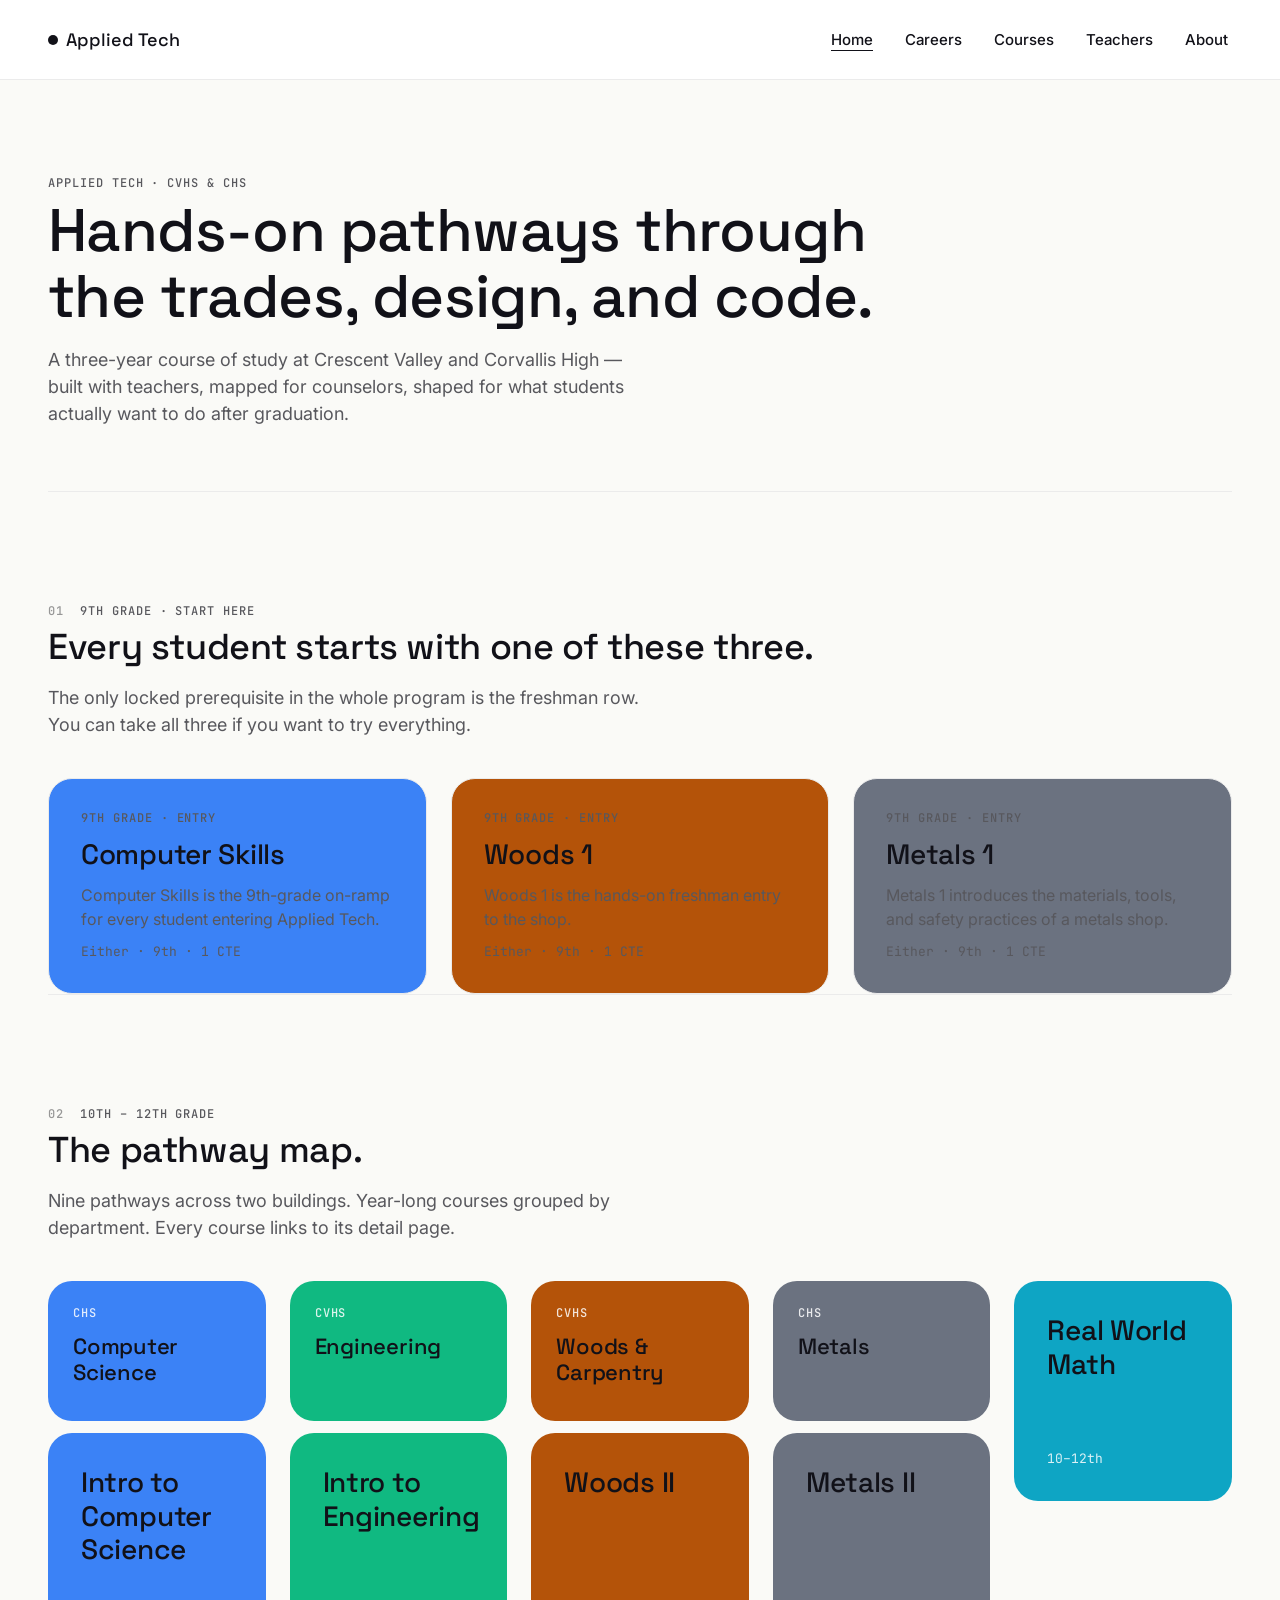
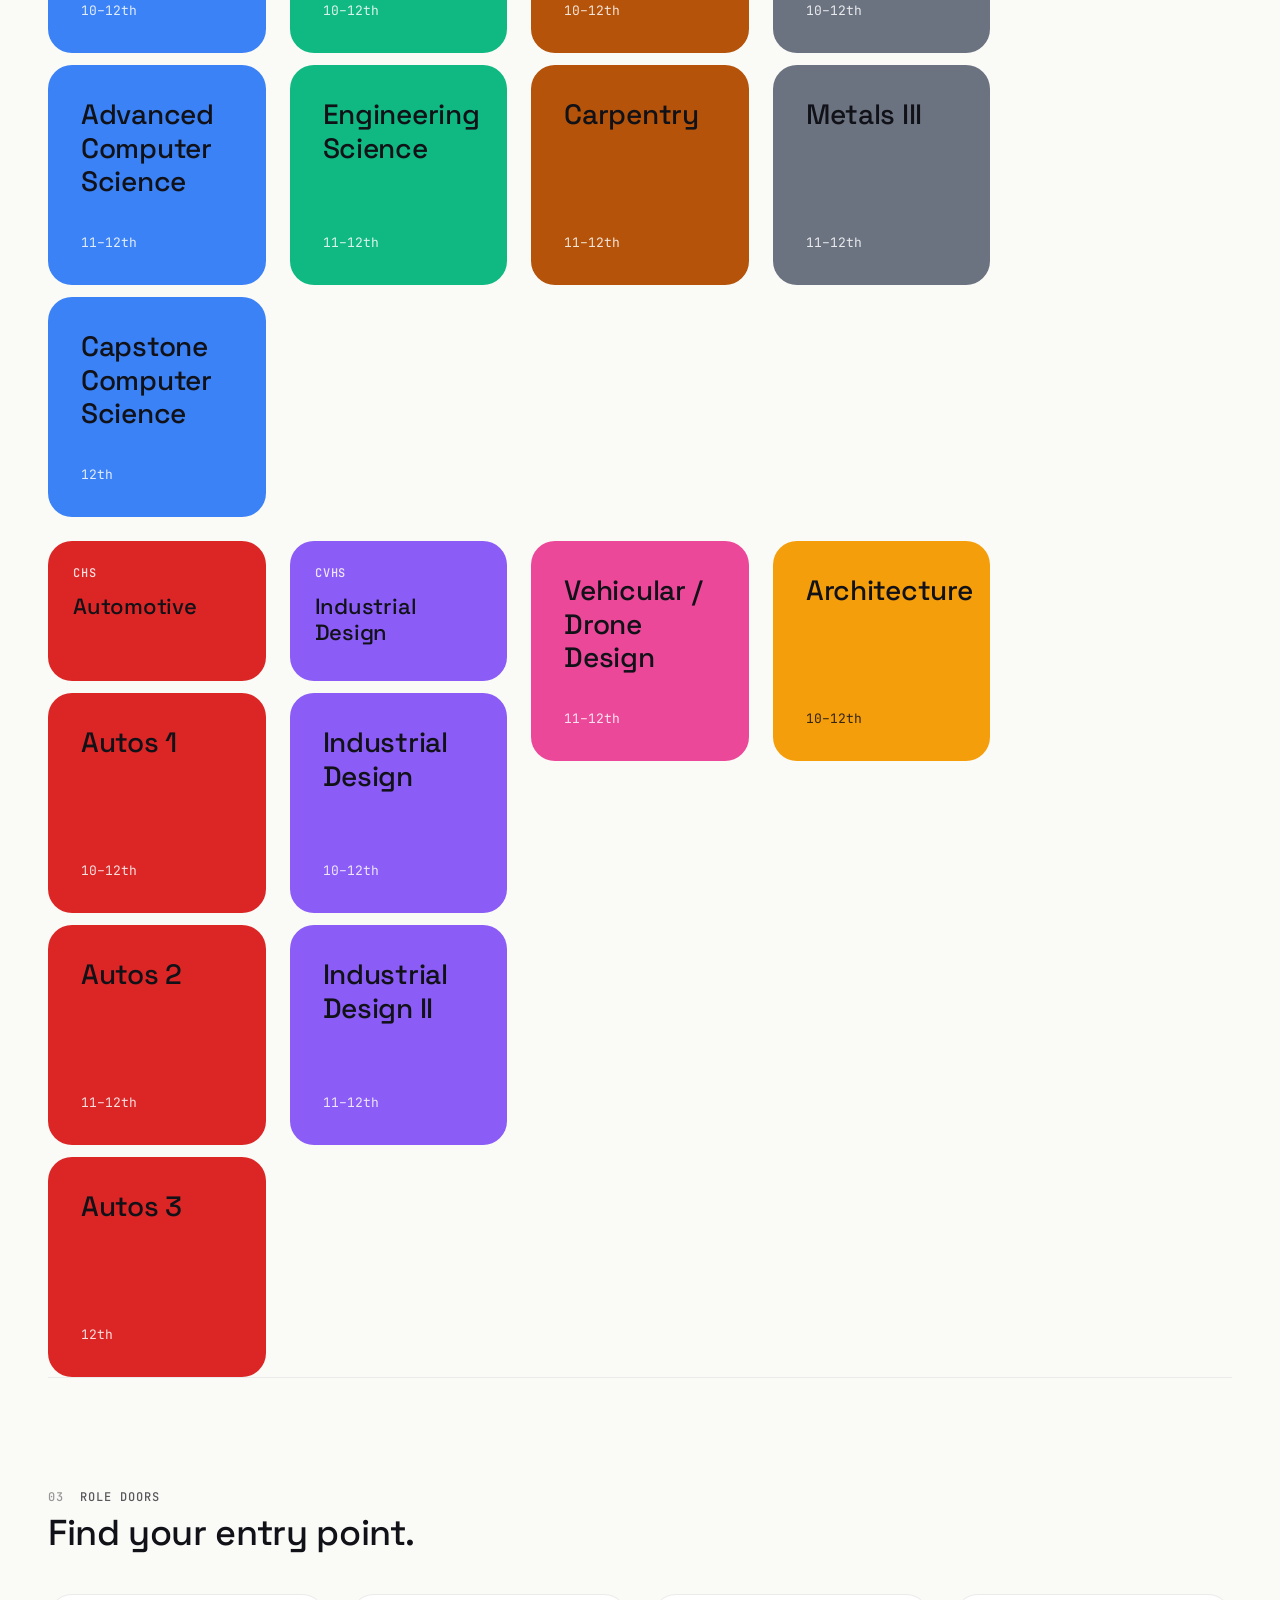
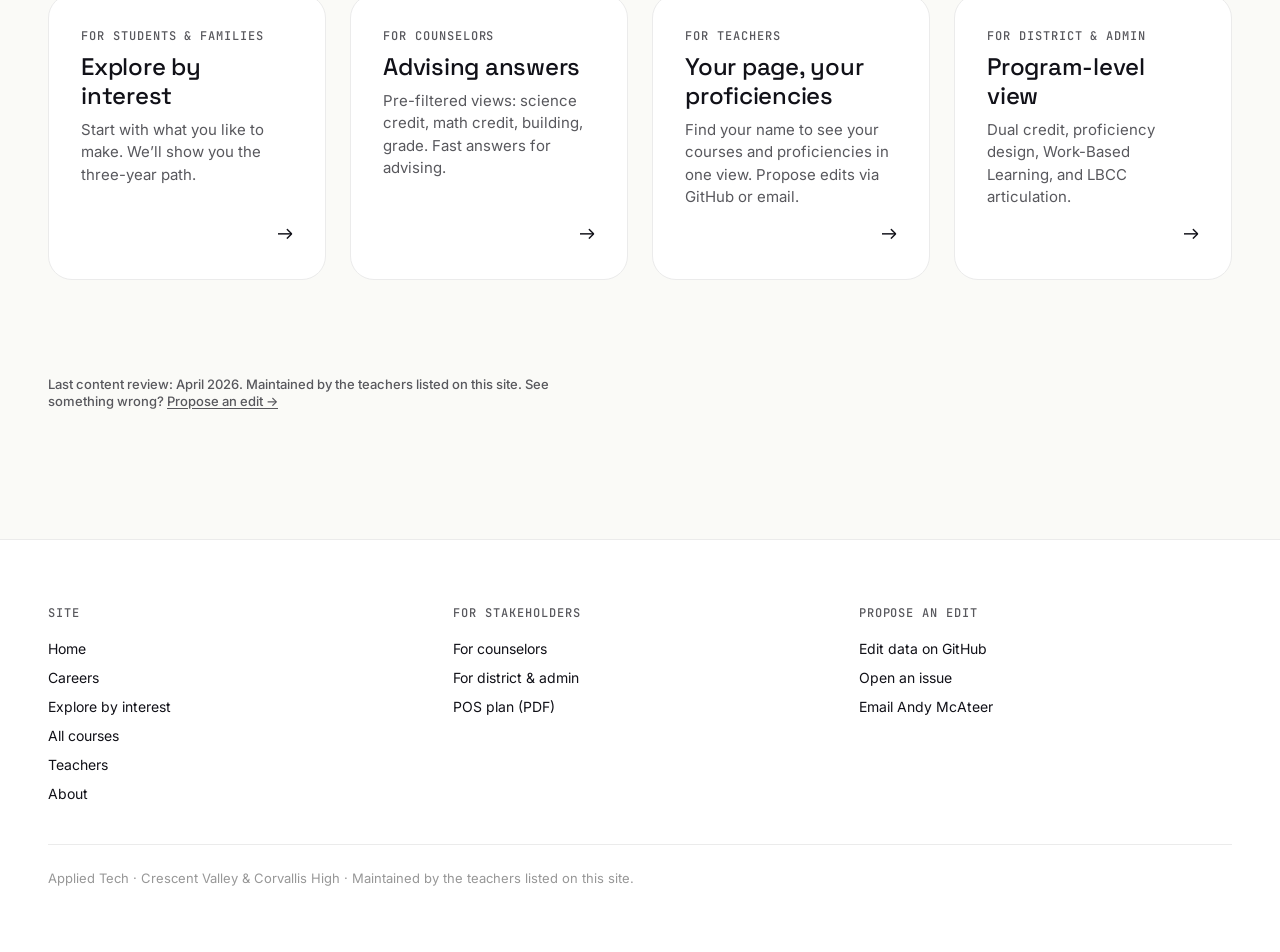
==== commit 00f1b015: "Roll back homepage to the clean v2 baseline — subtract, don't add Past two days added so many layers" ====
--- a/index.html
+++ b/index.html
@@ -29,113 +29,47 @@
 
 <main id="page-main" class="page">
 
-  <section class="hero hero--freshman">
-    <p class="hero__lede-above">Every freshman picks at least one.</p>
-    <div class="freshman-row" id="freshman-row"></div>
-    <h1 class="hero__title hero__title--secondary">A course-of-study planner for Applied Tech at CVHS and CHS.</h1>
-    <p class="hero__subdeck hero__subdeck--compact">
-      Twenty year-long courses. Take one of the three 9th-grade courses above,
-      then assemble a 10th&ndash;12th grade plan around where you want to end up.
+  <section class="hero">
+    <p class="hero__overline">Applied Tech &middot; CVHS &amp; CHS</p>
+    <h1 class="hero__title display-lg">Hands-on pathways through the trades, design, and code.</h1>
+    <p class="hero__subdeck">
+      A three-year course of study at Crescent Valley and Corvallis High &mdash;
+      built with teachers, mapped for counselors, shaped for what students
+      actually want to do after graduation.
     </p>
   </section>
 
-  <section class="section section--ruled" id="map" data-mode="pathway">
+  <section class="section section--ruled" id="start-here">
     <header class="section-header">
-      <p class="section-header__eyebrow"><span class="idx">01</span><span>10th &ndash; 12th grade</span></p>
-      <h2 class="section-header__title">The catalog.</h2>
+      <p class="section-header__eyebrow"><span class="idx">01</span><span>9th grade &middot; start here</span></p>
+      <h2 class="section-header__title">Every student starts with one of these three.</h2>
       <p class="section-header__lede">
-        Browse by subject (the department you'd take the class in) or by career
-        (the destination you're aiming at). Both views show the same courses &mdash;
-        different questions, same catalog.
+        The only locked prerequisite in the whole program is the freshman row.
+        You can take all three if you want to try everything.
       </p>
     </header>
-
-    <div class="mode-toggle" role="tablist" aria-label="Browse mode">
-      <button class="mode-toggle__btn is-active" role="tab" aria-selected="true" data-mode="pathway" type="button">
-        <span class="mode-toggle__label">By pathway</span>
-        <span class="mode-toggle__sub">the 9 subject columns</span>
-      </button>
-      <button class="mode-toggle__btn" role="tab" aria-selected="false" data-mode="career" type="button">
-        <span class="mode-toggle__label">By career</span>
-        <span class="mode-toggle__sub">see courses highlight toward a destination</span>
-      </button>
-    </div>
-
-    <div class="map-filters map-filters--career" id="career-filter" role="group" aria-label="Highlight courses by career">
-      <div class="map-filters__group" style="flex-wrap: wrap;">
-        <span class="map-filters__label">Career</span>
-        <button class="chip chip--solid is-active" data-career="all" type="button">Show all</button>
-        <button class="chip" data-career="welder" type="button">Welder</button>
-        <button class="chip" data-career="auto-technician" type="button">Auto Tech</button>
-        <button class="chip" data-career="carpenter" type="button">Carpenter</button>
-        <button class="chip" data-career="machinist" type="button">Machinist</button>
-        <button class="chip" data-career="software-developer" type="button">Software Dev</button>
-        <button class="chip" data-career="engineer" type="button">Engineer</button>
-        <button class="chip" data-career="industrial-designer" type="button">Industrial Designer</button>
-        <button class="chip" data-career="architect" type="button">Architect</button>
-        <button class="chip" data-career="drone-pilot" type="button">Drone Pilot</button>
-        <button class="chip" data-career="trades-entrepreneur" type="button">Trades Entrepreneur</button>
-        <button class="chip" data-career="construction-pm" type="button">Construction PM</button>
-      </div>
-    </div>
-
-    <div class="map-filters map-filters--credit" id="credit-filter" role="group" aria-label="Filter by credit type">
-      <div class="map-filters__group">
-        <span class="map-filters__label">Credit</span>
-        <button class="chip chip--solid is-active" data-filter="credit" data-value="all" type="button">All</button>
-        <button class="chip" data-filter="credit" data-value="science" type="button">Science</button>
-        <button class="chip" data-filter="credit" data-value="math" type="button">Math</button>
-      </div>
-    </div>
-
-    <p class="map-empty" id="map-empty" hidden>No courses match this filter.</p>
-
-    <p id="career-legend" class="body-sm ink-soft" hidden
-       style="margin-top: var(--space-16); padding: var(--space-12) var(--space-16); background: var(--surface); border: 1px solid var(--border); border-radius: var(--radius-md);">
-      <span id="career-legend-text"></span>
-    </p>
-
-    <div class="pathway-map">
-      <p class="overline map-row-label">10th &ndash; 12th grade &middot; pathway columns</p>
-      <div class="pathway-columns-wrap">
-        <svg class="career-route" id="career-route" aria-hidden="true"></svg>
-        <div class="pathway-columns" id="pathway-columns"></div>
-      </div>
-      <p class="career-route-mobile" id="career-route-mobile" hidden
-         style="margin-top: var(--space-16); padding: var(--space-12) var(--space-16); background: var(--surface); border: 1px solid var(--border); border-radius: var(--radius-md); font-size: 0.875rem;"></p>
-    </div>
-
-    <p class="body-sm ink-soft" style="margin-top: var(--space-24); text-align: center;">
-      Want the full career write-ups? <a href="careers.html" class="u">See all 11 careers with descriptions &rarr;</a>
-    </p>
-  </section>
-
-  <section class="section section--ruled" id="small-multiples-section">
+    <div class="freshman-row" id="freshman-row"></div>
+  </section>
+
+  <section class="section section--ruled" id="map">
     <header class="section-header">
-      <p class="section-header__eyebrow"><span class="idx">02</span><span>See all 11 paths at a glance</span></p>
-      <h2 class="section-header__title">Eleven careers, eleven routes.</h2>
+      <p class="section-header__eyebrow"><span class="idx">02</span><span>10th &ndash; 12th grade</span></p>
+      <h2 class="section-header__title">The pathway map.</h2>
       <p class="section-header__lede">
-        Each card is a schematic of the whole program of study, with one
-        career&rsquo;s route highlighted. Solid ink dot = must-take course for
-        that career. Outlined dot = supporting course. The faded cells are
-        every other course in the catalog &mdash; they don&rsquo;t apply to this path.
-        Click any card to load its route into the main map above.
+        Nine pathways across two buildings. Year-long courses grouped by department.
+        Every course links to its detail page.
       </p>
     </header>
 
-    <div class="mini-legend" aria-label="Legend">
-      <span class="mini-legend__item"><span class="mini-legend__dot mini-legend__dot--must"></span>must-take</span>
-      <span class="mini-legend__item"><span class="mini-legend__dot mini-legend__dot--support"></span>supporting</span>
-      <span class="mini-legend__item"><span class="mini-legend__dot mini-legend__dot--off"></span>not in route</span>
-    </div>
-
-    <div class="small-multiples-grid" id="small-multiples"></div>
+    <div class="pathway-map">
+      <div class="pathway-columns" id="pathway-columns"></div>
+    </div>
   </section>
 
   <section class="section section--ruled">
     <header class="section-header">
       <p class="section-header__eyebrow"><span class="idx">03</span><span>Role doors</span></p>
-      <h2 class="section-header__title">If you&rsquo;re here for a specific reason, skip ahead.</h2>
+      <h2 class="section-header__title">Find your entry point.</h2>
     </header>
     <div class="grid grid-4">
       <a class="persona-door" href="explore.html">
@@ -179,7 +113,8 @@
     <div class="site-footer__group">
       <h4>Site</h4>
       <ul class="site-footer__links">
-        <li><a href="index.html">Pathway map</a></li>
+        <li><a href="index.html">Home</a></li>
+        <li><a href="careers.html">Careers</a></li>
         <li><a href="explore.html">Explore by interest</a></li>
         <li><a href="courses.html">All courses</a></li>
         <li><a href="teachers.html">Teachers</a></li>
@@ -190,7 +125,7 @@
       <h4>For stakeholders</h4>
       <ul class="site-footer__links">
         <li><a href="counselors.html">For counselors</a></li>
-        <li><a href="for-district.html">For district &amp; Perkins</a></li>
+        <li><a href="for-district.html">For district &amp; admin</a></li>
         <li><a href="pos-plan.pdf">POS plan (PDF)</a></li>
       </ul>
     </div>
@@ -214,9 +149,7 @@
 (function () {
   const { D, courseBySlug, coursesInPathway, escapeHtml } = window.APP;
 
-  // ---- Freshman row: Computer Skills, Woods 1, Metals 1
-  // Render as full-fill tiles; freshman courses override pathway color with
-  // the "either" purple treatment per design spec.
+  // ---- Freshman row: Computer Skills, Woods 1, Metals 1 (full-fill tiles)
   function freshmanTile(course) {
     if (!course) return "";
     const metaBits = [
@@ -238,7 +171,7 @@
   document.getElementById("freshman-row").innerHTML =
     freshmanOrder.map(s => freshmanTile(courseBySlug(s))).join("");
 
-  // ---- Pathway columns
+  // ---- Pathway columns (plain — no arrows, no chips, no overlays)
   const columnOrder = [
     "cs", "engineering", "woods", "metals", "math",
     "autos", "industrial-design", "vehicular", "architecture",
@@ -246,9 +179,6 @@
 
   function columnCourseTile(course) {
     if (!course) return "";
-    // School + teacher deliberately omitted from the tile per 2026-04-16
-    // redesign: careers are the new differentiator on the homepage map.
-    // Grade range stays (it's calendar context, not a differentiator).
     const grade = window.APP.fmtGrade(course.grade);
     return `
       <a class="tile" data-slug="${escapeHtml(course.slug)}" data-pathway="${escapeHtml(course.pathway)}" href="pages/course.html?slug=${encodeURIComponent(course.slug)}">
@@ -261,429 +191,30 @@
   document.getElementById("pathway-columns").innerHTML = columnOrder.map(pid => {
     const p = D.pathways[pid];
     const courses = coursesInPathway(pid);
-    const isLadder = p.type === "ladder";
     const siteLabel = p.site === "split" ? "CVHS + CHS" : window.APP.siteLabel(p.site);
 
-    // Single-course pathway: render ONLY the course tile. A wrapper header
-    // for a solo course repeats information for zero gain — especially when
-    // pathway and course share a name (Architecture, Real World Math).
+    // Single-course pathway: render ONLY the course tile (no wrapper header).
     if (courses.length === 1) {
-      const c = courses[0];
       return `
-        <div class="pathway-column" data-pathway-column="${escapeHtml(pid)}" data-pathway-type="${escapeHtml(p.type || "collection")}">
-          ${columnCourseTile(c)}
+        <div class="pathway-column" data-pathway-column="${escapeHtml(pid)}">
+          ${columnCourseTile(courses[0])}
         </div>
       `;
     }
 
-    // Multi-course pathway: header + stacked tiles.
-    const tiles = courses.map((c, i) => {
-      const sep = (isLadder && i < courses.length - 1)
-        ? `<div class="pathway-column__arrow" aria-hidden="true">typically after</div>`
-        : "";
-      return columnCourseTile(c) + sep;
-    }).join("");
-    const shapeLine = isLadder
-      ? `${courses.length}-year sequence`
-      : `${courses.length} peer courses`;
+    // Multi-course pathway: colored header + stacked course tiles.
+    // No connector arrows between tiles. Stacking order alone conveys sequence.
+    const tiles = courses.map(columnCourseTile).join("");
     return `
-      <div class="pathway-column" data-pathway-column="${escapeHtml(pid)}" data-pathway-type="${escapeHtml(p.type || "collection")}">
+      <div class="pathway-column" data-pathway-column="${escapeHtml(pid)}">
         <a class="tile pathway-column__header" data-pathway="${escapeHtml(pid)}" href="pages/pathway.html?id=${encodeURIComponent(pid)}">
-          <p class="tile__overline">${escapeHtml(siteLabel)} &middot; ${shapeLine}</p>
+          <p class="tile__overline">${escapeHtml(siteLabel)}</p>
           <h3 class="tile__title">${escapeHtml(p.title)}</h3>
         </a>
         ${tiles}
       </div>
     `;
   }).join("");
-
-  // ---- Filter + highlight state
-  // - credit filter: hard filter (dims non-matching tiles)
-  // - career selector: highlight matcher (no hiding — bright outline on
-  //   must-have, soft outline on supporting, faint mute on non-matches)
-  const state = { credit: "all", career: "all" };
-
-  function creditMatches(course) {
-    if (state.credit === "science" && !(course.credit && course.credit.science)) return false;
-    if (state.credit === "math" && !(course.credit && course.credit.math)) return false;
-    return true;
-  }
-
-  // Given a career slug, return {mustHave: Set<slug>, supporting: Set<slug>}.
-  function careerSets(careerSlug) {
-    const career = (D.careers || []).find(c => c.slug === careerSlug);
-    if (!career) return { mustHave: new Set(), supporting: new Set(), career: null };
-    return {
-      career,
-      mustHave: new Set(career.must_have || []),
-      supporting: new Set(career.supporting || []),
-    };
-  }
-
-  function applyState() {
-    const { mustHave, supporting, career } = careerSets(state.career);
-    const careerActive = state.career !== "all";
-    let anyCreditVisible = false;
-
-    document.querySelectorAll(".tile[data-slug]").forEach(tile => {
-      const slug = tile.getAttribute("data-slug");
-      const course = courseBySlug(slug);
-      if (!course) return;
-      const creditOk = creditMatches(course);
-
-      // Credit filter dims out tiles that don't match (hard filter).
-      tile.classList.toggle("tile--dim", !creditOk);
-      if (creditOk) anyCreditVisible = true;
-
-      // Clear prior match classes
-      tile.classList.remove("tile--match", "tile--match-soft", "tile--nomatch");
-
-      // Career highlighting (overlay, doesn't remove tile)
-      if (careerActive && creditOk) {
-        if (mustHave.has(slug)) {
-          tile.classList.add("tile--match");
-        } else if (supporting.has(slug)) {
-          tile.classList.add("tile--match-soft");
-        } else {
-          tile.classList.add("tile--nomatch");
-        }
-      }
-    });
-
-    // Legend under the filter bar
-    const legend = document.getElementById("career-legend");
-    const legendText = document.getElementById("career-legend-text");
-    if (careerActive && career) {
-      const mustN = (career.must_have || []).length;
-      const supN = (career.supporting || []).length;
-      legendText.innerHTML =
-        `Highlighting courses that point to <strong>${escapeHtml(career.title)}</strong>: ` +
-        `${mustN} must-have and ${supN} supporting course${supN === 1 ? "" : "s"}. ` +
-        `<a href="pages/career.html?slug=${encodeURIComponent(career.slug)}">See the full career page &rarr;</a>`;
-      legend.hidden = false;
-    } else {
-      legend.hidden = true;
-    }
-
-    const emptyEl = document.getElementById("map-empty");
-    if (emptyEl) emptyEl.hidden = anyCreditVisible;
-
-    // Subway-map route drawing (desktop) + text fallback (mobile)
-    drawRoute(career);
-  }
-
-  // ---- Career route overlay (Option B: subway-map lines)
-  // Draws two layers in the SVG overlay on the pathway-columns grid:
-  //   1. Solid orange polyline connecting must-have course tiles in
-  //      chronological order (must_have array order).
-  //   2. Dashed neutral branches from the nearest must-have tile to
-  //      each supporting tile.
-  // Skips freshman-row must-haves (those sit outside this SVG's parent);
-  // they still get the ring highlight via .tile--match.
-  const svg = document.getElementById("career-route");
-  const svgNS = "http://www.w3.org/2000/svg";
-  const mobileNote = document.getElementById("career-route-mobile");
-
-  function drawRoute(career) {
-    // Clear any prior paths
-    while (svg.firstChild) svg.removeChild(svg.firstChild);
-    mobileNote.hidden = true;
-    mobileNote.innerHTML = "";
-    if (!career) return;
-
-    const wrap = svg.parentElement; // .pathway-columns-wrap
-    if (!wrap) return;
-    const wrapRect = wrap.getBoundingClientRect();
-    svg.setAttribute("viewBox", `0 0 ${wrapRect.width} ${wrapRect.height}`);
-    svg.setAttribute("width", wrapRect.width);
-    svg.setAttribute("height", wrapRect.height);
-
-    // Find tiles inside the pathway columns for each slug in must_have
-    // and supporting (ignoring freshman tiles outside this SVG's parent).
-    function tileIn(slug) {
-      return wrap.querySelector(`.tile[data-slug="${CSS.escape(slug)}"]`);
-    }
-    function anchor(tile, side) {
-      const r = tile.getBoundingClientRect();
-      const x = r.left + r.width / 2 - wrapRect.left;
-      const y = side === "top"
-        ? r.top - wrapRect.top
-        : r.bottom - wrapRect.top;
-      return { x, y };
-    }
-
-    const mustTiles = (career.must_have || [])
-      .map(slug => ({ slug, el: tileIn(slug) }))
-      .filter(x => x.el);
-    const supTiles = (career.supporting || [])
-      .map(slug => ({ slug, el: tileIn(slug) }))
-      .filter(x => x.el);
-
-    // --- Text fallback for mobile (always populated; CSS shows only on narrow viewports)
-    const mustNames = mustTiles.map(x => x.el.querySelector(".tile__title").textContent).filter(Boolean);
-    const supNames = supTiles.map(x => x.el.querySelector(".tile__title").textContent).filter(Boolean);
-    mobileNote.hidden = false;
-    mobileNote.innerHTML =
-      `<strong>Route to ${escapeHtml(career.title)}:</strong> ` +
-      (mustNames.length ? `must-take &mdash; ${mustNames.map(escapeHtml).join(" &rarr; ")}. ` : "") +
-      (supNames.length ? `Supporting &mdash; ${supNames.map(escapeHtml).join(", ")}.` : "");
-
-    // --- Main must-take polyline (solid orange)
-    if (mustTiles.length >= 1) {
-      // Chronological order = order in must_have array. Connect each tile
-      // to the next with a right-angle path: out the bottom of A, across,
-      // into the top of B.
-      let d = "";
-      for (let i = 0; i < mustTiles.length - 1; i++) {
-        const a = anchor(mustTiles[i].el, "bottom");
-        const b = anchor(mustTiles[i + 1].el, "top");
-        const midY = (a.y + b.y) / 2;
-        if (i === 0) d += `M ${a.x} ${a.y} `;
-        if (Math.abs(a.x - b.x) < 2) {
-          // Same column — straight line
-          d += `L ${b.x} ${b.y} `;
-        } else {
-          // Different columns — right angle via midpoint
-          d += `L ${a.x} ${midY} L ${b.x} ${midY} L ${b.x} ${b.y} `;
-        }
-      }
-      if (d) {
-        const path = document.createElementNS(svgNS, "path");
-        path.setAttribute("class", "route-main");
-        path.setAttribute("d", d);
-        svg.appendChild(path);
-      }
-      // Start node + end node markers
-      const start = anchor(mustTiles[0].el, "bottom");
-      const startDot = document.createElementNS(svgNS, "circle");
-      startDot.setAttribute("class", "route-node route-node--start");
-      startDot.setAttribute("cx", start.x);
-      startDot.setAttribute("cy", start.y);
-      startDot.setAttribute("r", 6);
-      svg.appendChild(startDot);
-      if (mustTiles.length > 1) {
-        const end = anchor(mustTiles[mustTiles.length - 1].el, "top");
-        const endDot = document.createElementNS(svgNS, "circle");
-        endDot.setAttribute("class", "route-node");
-        endDot.setAttribute("cx", end.x);
-        endDot.setAttribute("cy", end.y);
-        endDot.setAttribute("r", 5);
-        svg.appendChild(endDot);
-      }
-    }
-
-    // --- Dashed branches from nearest must-have to each supporting course
-    function nearestMust(sx, sy) {
-      let best = null, bestD = Infinity;
-      for (const m of mustTiles) {
-        const r = m.el.getBoundingClientRect();
-        const cx = r.left + r.width / 2 - wrapRect.left;
-        const cy = r.top + r.height / 2 - wrapRect.top;
-        const d = Math.hypot(cx - sx, cy - sy);
-        if (d < bestD) { bestD = d; best = m.el; }
-      }
-      return best;
-    }
-
-    for (const s of supTiles) {
-      const sr = s.el.getBoundingClientRect();
-      const sx = sr.left + sr.width / 2 - wrapRect.left;
-      const sy = sr.top + sr.height / 2 - wrapRect.top;
-      const mustEl = nearestMust(sx, sy);
-      if (!mustEl) continue;
-      const mr = mustEl.getBoundingClientRect();
-      const mx = mr.left + mr.width / 2 - wrapRect.left;
-      const my = mr.top + mr.height / 2 - wrapRect.top;
-      // Entry point on supporting tile: nearest edge (top or left depending on relative position)
-      const entrySide = sy > my ? "top" : "bottom";
-      const entry = anchor(s.el, entrySide);
-      // Exit point on must tile
-      const exitSide = entrySide === "top" ? "bottom" : "top";
-      const exit = anchor(mustEl, exitSide);
-      // Simple curve: quadratic Bezier with control point at midpoint
-      const cx = (exit.x + entry.x) / 2;
-      const cy = (exit.y + entry.y) / 2;
-      const path = document.createElementNS(svgNS, "path");
-      path.setAttribute("class", "route-branch");
-      path.setAttribute("d", `M ${exit.x} ${exit.y} Q ${cx} ${cy} ${entry.x} ${entry.y}`);
-      svg.appendChild(path);
-    }
-  }
-
-  // Redraw on resize (debounced)
-  let resizeT = null;
-  window.addEventListener("resize", () => {
-    clearTimeout(resizeT);
-    resizeT = setTimeout(() => {
-      const career = (D.careers || []).find(c => c.slug === state.career);
-      drawRoute(career);
-    }, 150);
-  });
-
-  // ---- Small multiples: 11 miniature career schematics ----
-  // Each card shows the whole 9-pathway + freshman layout at tiny scale,
-  // with dot markers on must-take (solid) and supporting (outlined) cells.
-  // Clicking a card selects that career in the main map above.
-  const PATHWAY_ORDER = ["cs", "engineering", "woods", "metals", "math", "autos", "industrial-design", "vehicular", "architecture"];
-  const FRESHMAN_SLUGS = ["computer-skills", "woods-1", "metals-1"];
-
-  function renderMiniMap(career) {
-    const mustSet = new Set(career.must_have || []);
-    const supSet  = new Set(career.supporting || []);
-
-    function cellCls(course, pathwayKey) {
-      const cls = ["mini-cell"];
-      if (pathwayKey) cls.push("p-" + pathwayKey);
-      if (!course) return cls;
-      if (mustSet.has(course.slug)) cls.push("mini-cell--must");
-      else if (supSet.has(course.slug)) cls.push("mini-cell--support");
-      else cls.push("mini-cell--off");
-      return cls;
-    }
-
-    // Freshman row: three cells, purple, with potential dot overlays
-    const fresh = FRESHMAN_SLUGS.map(slug => {
-      const c = courseBySlug(slug);
-      const cls = ["mini-cell", "mini-cell--freshman"];
-      if (mustSet.has(slug)) cls.push("mini-cell--must");
-      else if (supSet.has(slug)) cls.push("mini-cell--support");
-      else cls.push("mini-cell--off");
-      return `<span class="${cls.join(" ")}" title="${escapeHtml(c.title)}"></span>`;
-    }).join("");
-
-    // Pathway columns: for each pathway, stack its courses as mini-cells
-    const cols = PATHWAY_ORDER.map(pid => {
-      const p = D.pathways[pid];
-      const courses = (p.courses || []).map(courseBySlug).filter(Boolean);
-      const cells = courses.map(c => {
-        const cls = cellCls(c, pid);
-        return `<span class="${cls.join(" ")}" title="${escapeHtml(c.title)}"></span>`;
-      }).join("");
-      return `<div class="mini-map__col" data-pathway="${escapeHtml(pid)}">${cells}</div>`;
-    }).join("");
-
-    return `
-      <div class="mini-map" aria-hidden="true">
-        <p class="mini-map__section-label">9th</p>
-        <div class="mini-map__row mini-map__row--freshman">${fresh}</div>
-        <p class="mini-map__section-label">10th &ndash; 12th</p>
-        <div class="mini-map__row mini-map__row--pathways">${cols}</div>
-      </div>
-    `;
-  }
-
-  const DOMAIN_LABEL = {
-    "trades": "TRADES",
-    "computing": "COMPUTING",
-    "engineering": "ENGINEERING",
-    "design": "DESIGN",
-    "emerging": "EMERGING",
-    "construction": "CONSTRUCTION",
-  };
-
-  function renderMiniCard(career) {
-    const mustN = (career.must_have || []).length;
-    const supN  = (career.supporting || []).length;
-    return `
-      <a class="mini-career-card" data-career="${escapeHtml(career.slug)}" href="#map"
-         aria-label="Load the ${escapeHtml(career.title)} route into the main map">
-        <p class="mini-career-card__eyebrow">${escapeHtml(DOMAIN_LABEL[career.domain] || career.domain)}</p>
-        <h3 class="mini-career-card__title">${escapeHtml(career.title)}</h3>
-        ${renderMiniMap(career)}
-        <p class="mini-career-card__stats">
-          ${mustN} must-take &middot; ${supN} supporting
-        </p>
-      </a>
-    `;
-  }
-
-  const smallMultiples = document.getElementById("small-multiples");
-  if (smallMultiples && D.careers) {
-    smallMultiples.innerHTML = D.careers.map(renderMiniCard).join("");
-
-    // Clicking a mini-card: set the main career state, scroll to the main
-    // map section so the user sees the full route with their choice loaded.
-    smallMultiples.querySelectorAll(".mini-career-card").forEach(card => {
-      card.addEventListener("click", (e) => {
-        e.preventDefault();
-        const slug = card.dataset.career;
-        state.career = slug;
-        // Update the main career chip active state
-        document.querySelectorAll(`.map-filters .chip[data-career]`).forEach(b => {
-          const active = b.dataset.career === slug;
-          b.classList.toggle("is-active", active);
-          b.classList.toggle("chip--solid", active);
-        });
-        applyState();
-        // Smooth-scroll to the main map section
-        const mapSection = document.getElementById("map");
-        if (mapSection) mapSection.scrollIntoView({ behavior: "smooth", block: "start" });
-      });
-    });
-  }
-
-  // Credit filter chips (unchanged mechanism)
-  document.querySelectorAll(".map-filters .chip[data-filter]").forEach(btn => {
-    btn.addEventListener("click", () => {
-      state.credit = btn.dataset.value;
-      document.querySelectorAll(`.map-filters .chip[data-filter="credit"]`).forEach(b => {
-        const active = b.dataset.value === state.credit;
-        b.classList.toggle("is-active", active);
-        b.classList.toggle("chip--solid", active);
-      });
-      applyState();
-    });
-  });
-
-  // Career selector chips (new)
-  document.querySelectorAll(".map-filters .chip[data-career]").forEach(btn => {
-    btn.addEventListener("click", () => {
-      state.career = btn.dataset.career;
-      document.querySelectorAll(`.map-filters .chip[data-career]`).forEach(b => {
-        const active = b.dataset.career === state.career;
-        b.classList.toggle("is-active", active);
-        b.classList.toggle("chip--solid", active);
-      });
-      applyState();
-    });
-  });
-
-  // ---- Mode toggle: By pathway / By career
-  // Default = "pathway": plain catalog, no career chips visible, no
-  // route overlay. "career" mode reveals the career chip row and
-  // enables the highlight + subway-route behavior.
-  const mapSection = document.getElementById("map");
-  function setMode(mode) {
-    if (mode !== "pathway" && mode !== "career") mode = "pathway";
-    mapSection.setAttribute("data-mode", mode);
-    document.querySelectorAll(".mode-toggle__btn").forEach(btn => {
-      const active = btn.dataset.mode === mode;
-      btn.classList.toggle("is-active", active);
-      btn.setAttribute("aria-selected", active ? "true" : "false");
-    });
-    if (mode === "pathway") {
-      // Leaving career mode — reset career state + clear overlay + clear
-      // tile highlight. Credit filter state is preserved across modes.
-      state.career = "all";
-      document.querySelectorAll(`.map-filters .chip[data-career]`).forEach(b => {
-        const active = b.dataset.career === "all";
-        b.classList.toggle("is-active", active);
-        b.classList.toggle("chip--solid", active);
-      });
-    }
-    applyState();
-  }
-  document.querySelectorAll(".mode-toggle__btn").forEach(btn => {
-    btn.addEventListener("click", () => setMode(btn.dataset.mode));
-  });
-  // Initialize in pathway mode
-  setMode("pathway");
-
-  // When a mini-multiple is clicked, switch into career mode so the
-  // selection actually produces the route the user just requested.
-  document.querySelectorAll(".mini-career-card").forEach(card => {
-    card.addEventListener("click", () => setMode("career"), { capture: true });
-  });
 })();
 </script>
 
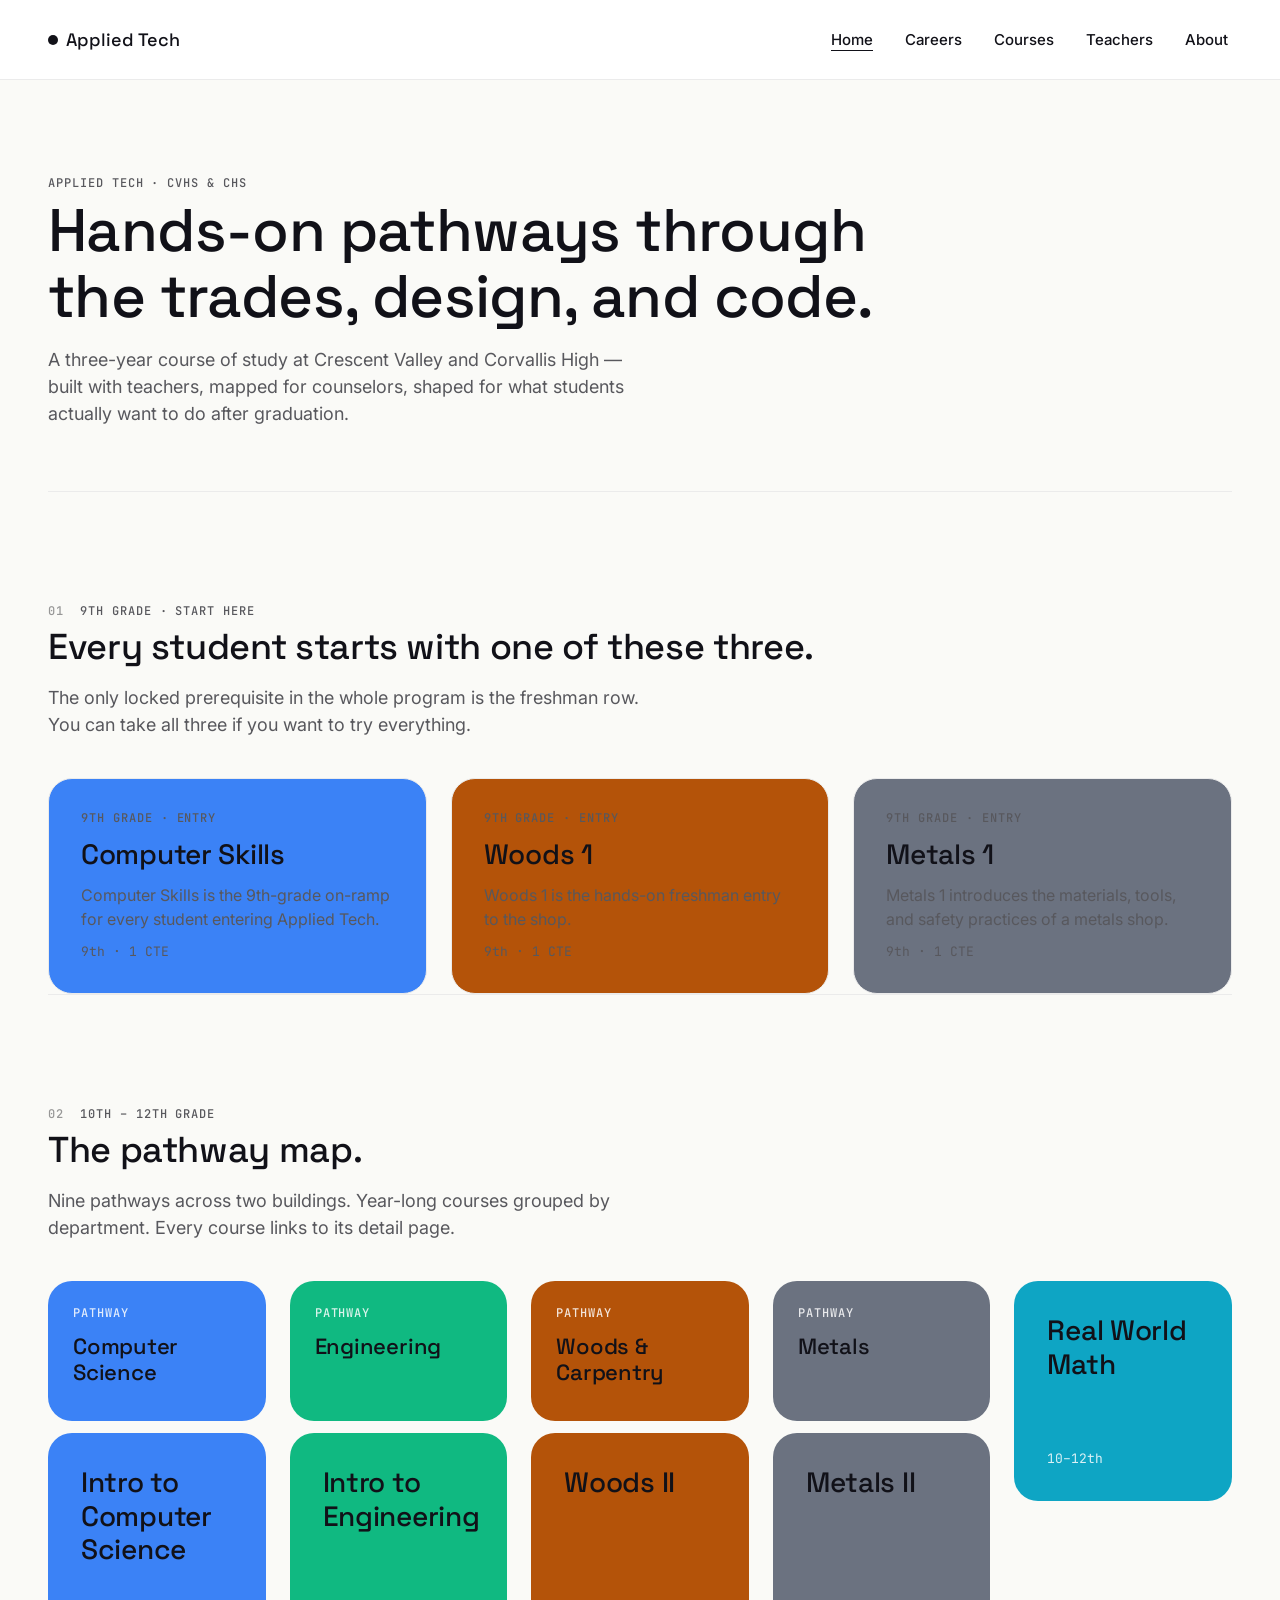
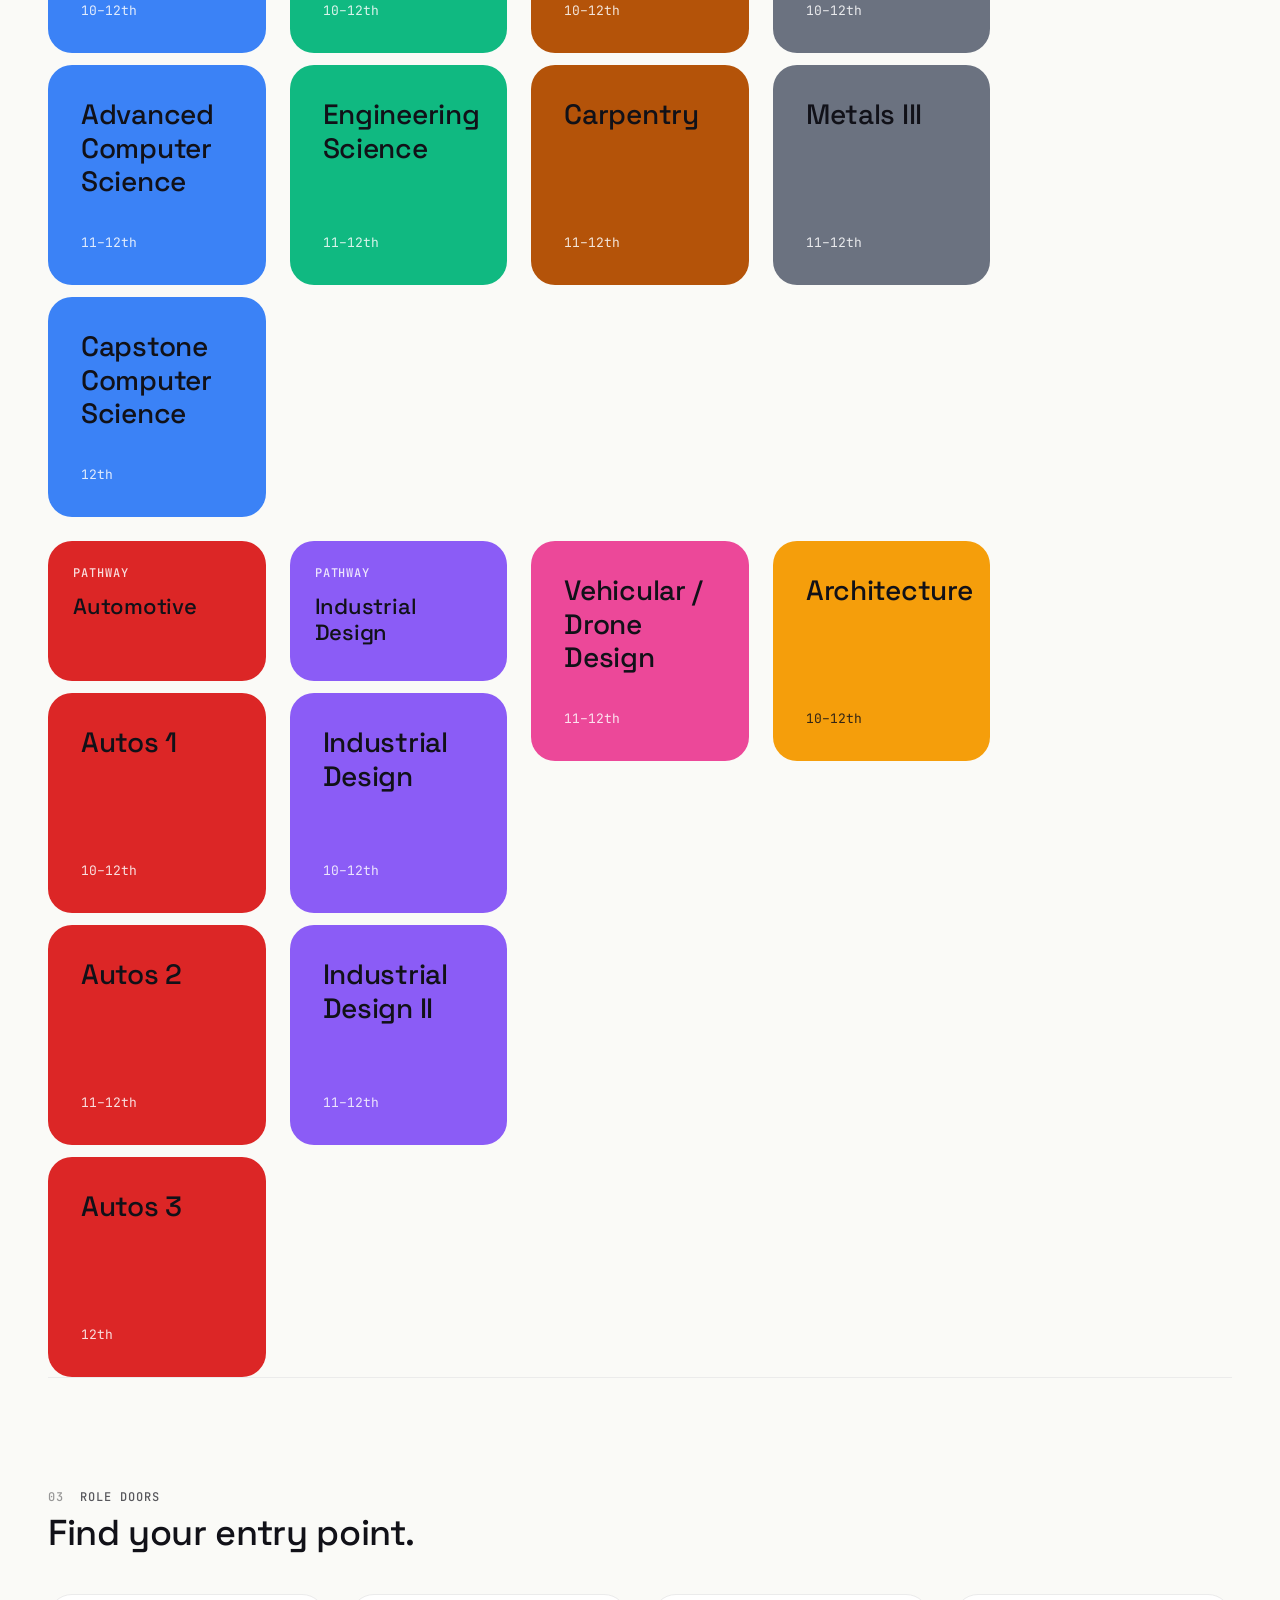
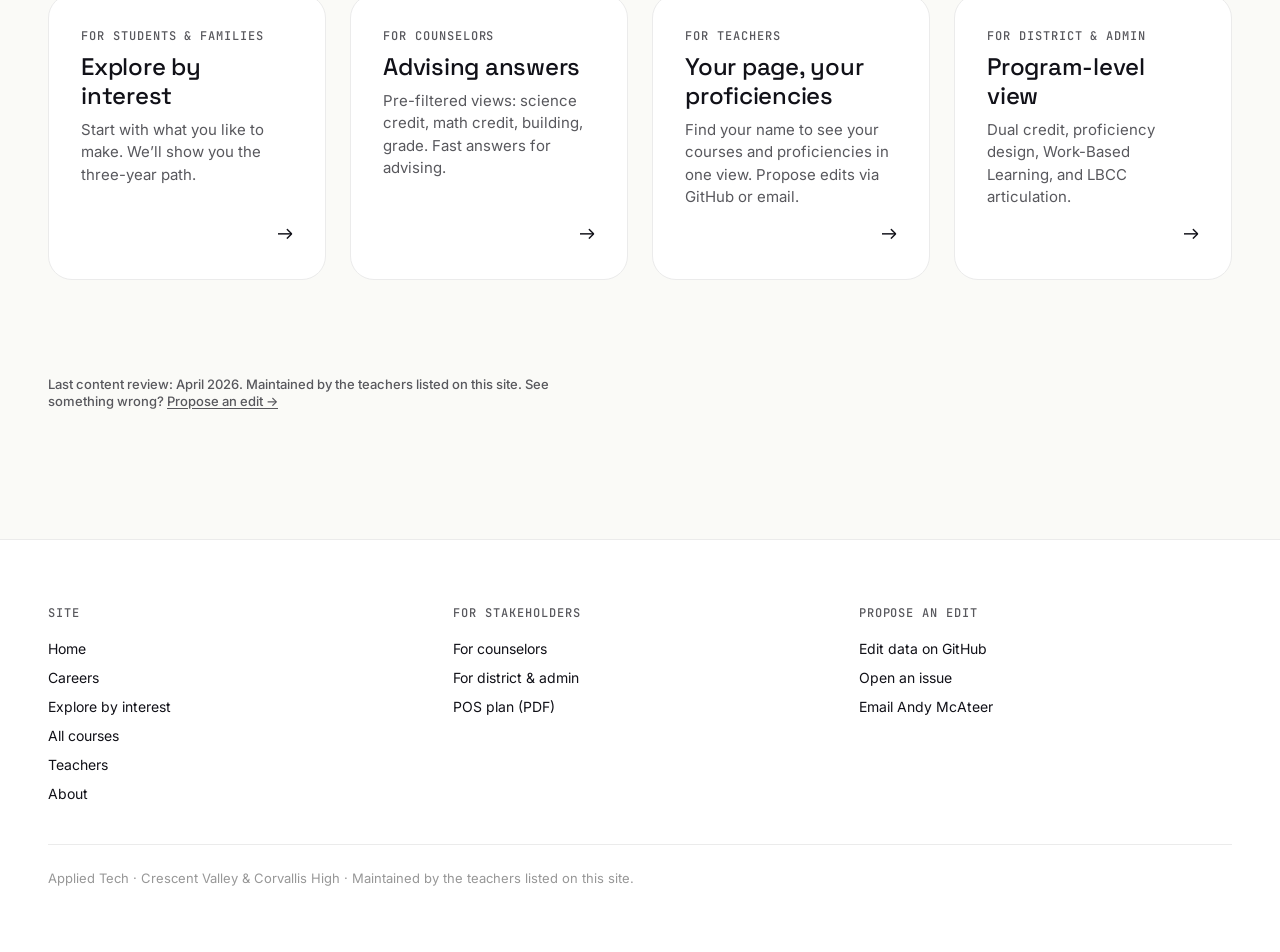
==== commit 6daac657: "Remove CVHS/CHS labels from student-facing course surfaces Students shouldn't be factoring building " ====
--- a/index.html
+++ b/index.html
@@ -153,7 +153,6 @@
   function freshmanTile(course) {
     if (!course) return "";
     const metaBits = [
-      window.APP.siteLabel(course.site),
       window.APP.fmtGrade(course.grade),
       window.APP.fmtCredit(course.credit),
     ].filter(Boolean);
@@ -191,7 +190,6 @@
   document.getElementById("pathway-columns").innerHTML = columnOrder.map(pid => {
     const p = D.pathways[pid];
     const courses = coursesInPathway(pid);
-    const siteLabel = p.site === "split" ? "CVHS + CHS" : window.APP.siteLabel(p.site);
 
     // Single-course pathway: render ONLY the course tile (no wrapper header).
     if (courses.length === 1) {
@@ -208,7 +206,7 @@
     return `
       <div class="pathway-column" data-pathway-column="${escapeHtml(pid)}">
         <a class="tile pathway-column__header" data-pathway="${escapeHtml(pid)}" href="pages/pathway.html?id=${encodeURIComponent(pid)}">
-          <p class="tile__overline">${escapeHtml(siteLabel)}</p>
+          <p class="tile__overline">Pathway</p>
           <h3 class="tile__title">${escapeHtml(p.title)}</h3>
         </a>
         ${tiles}
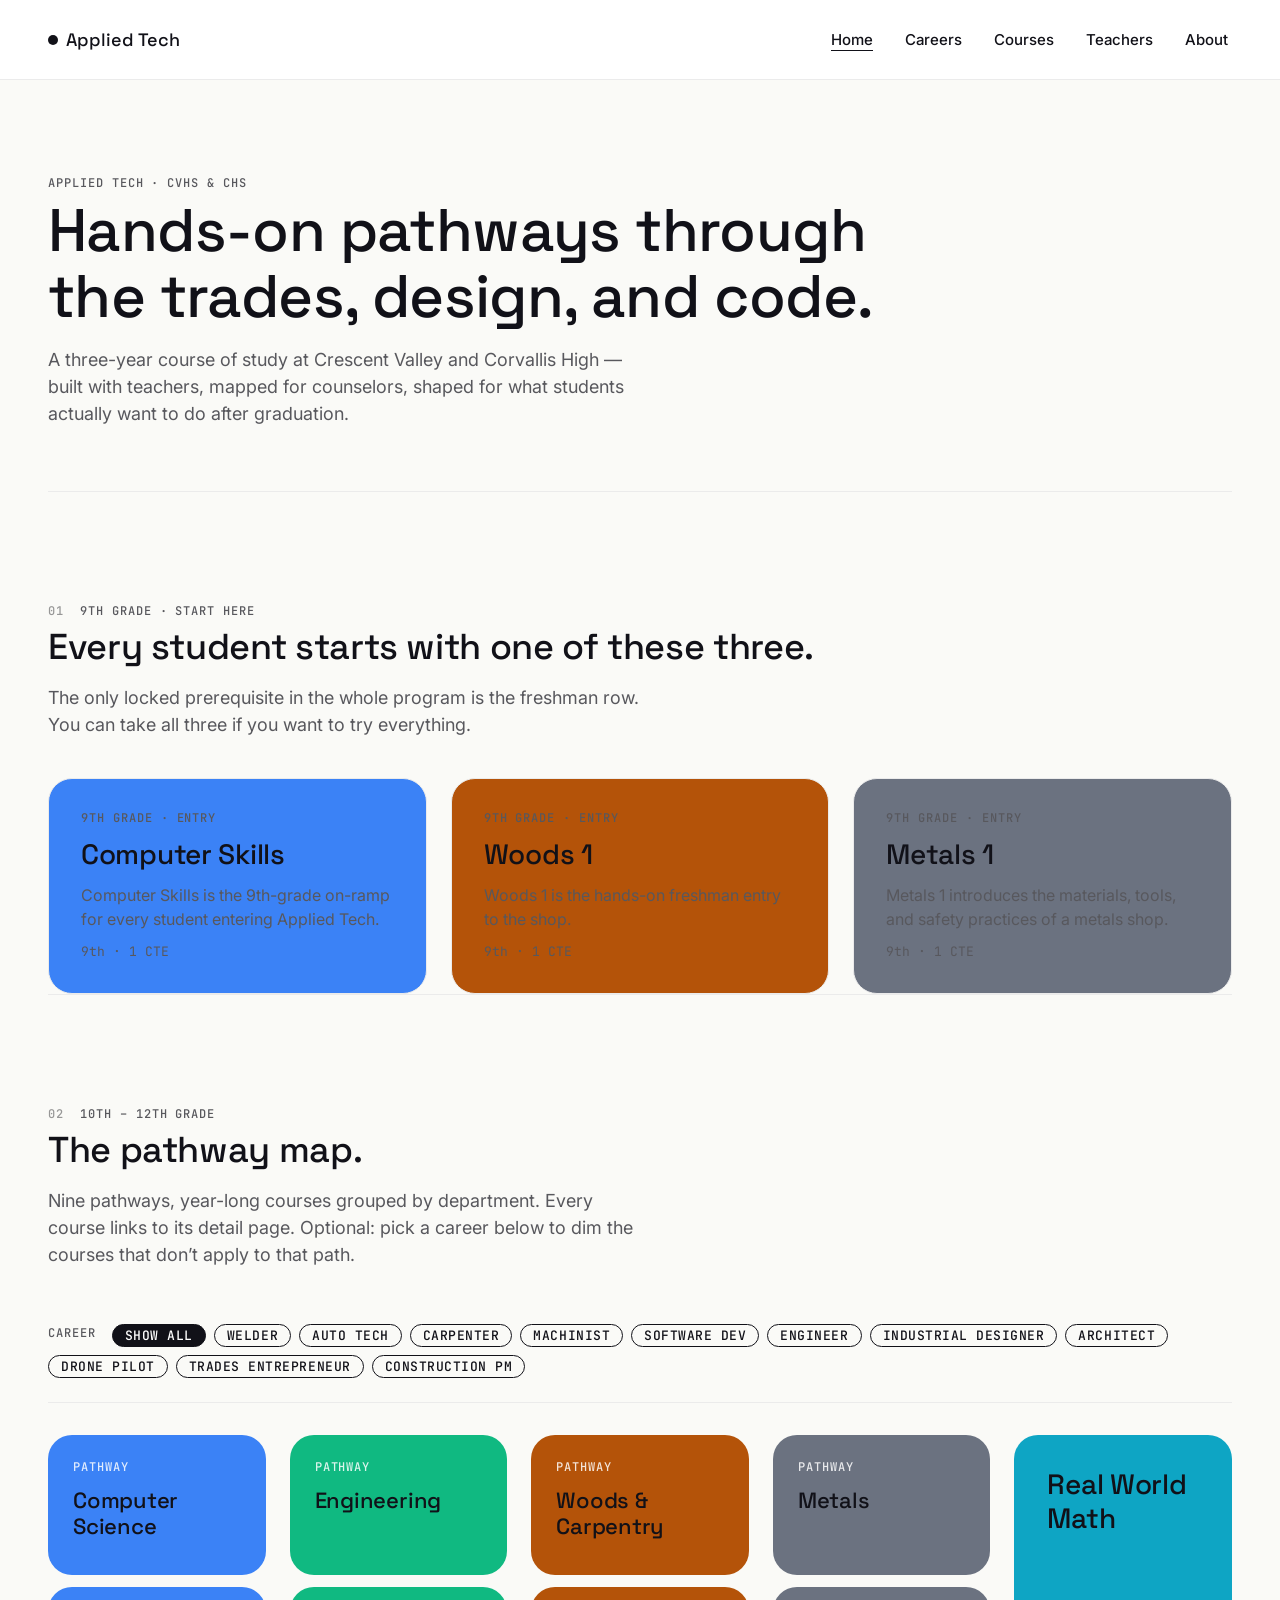
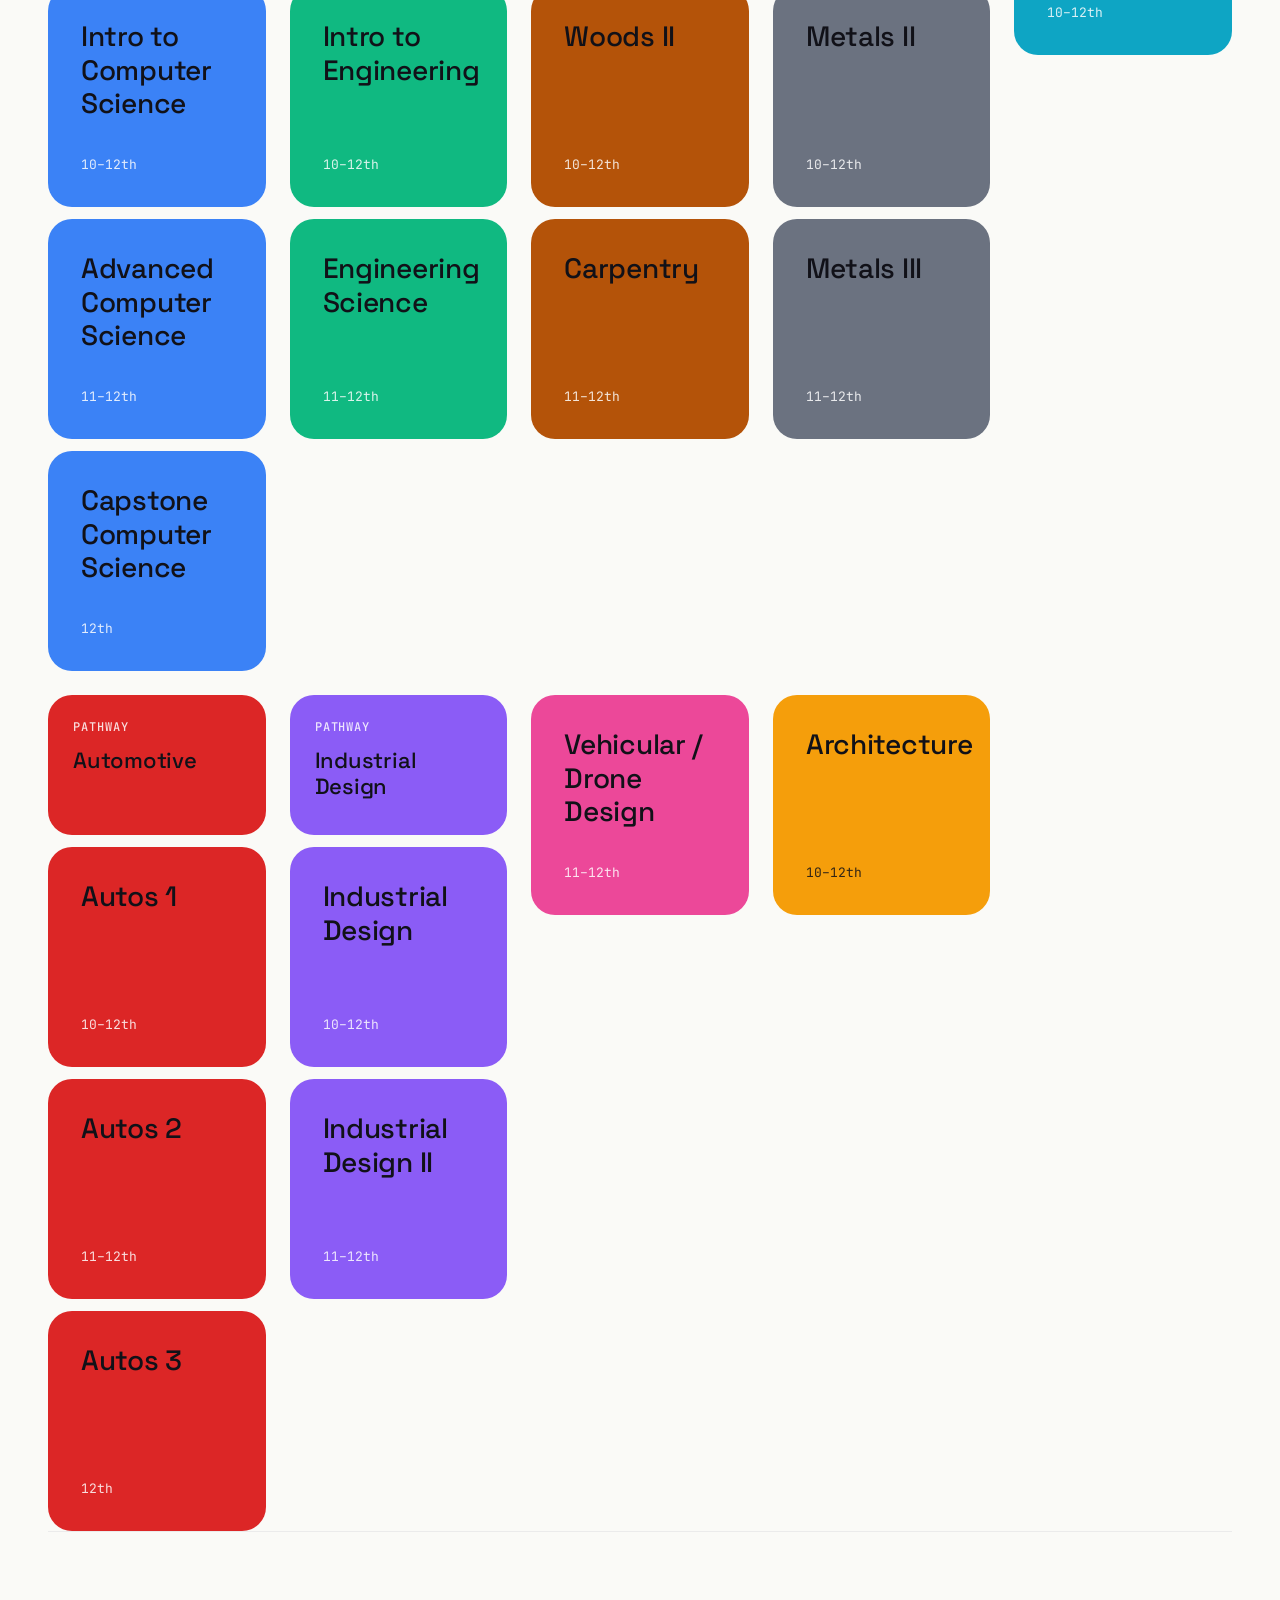
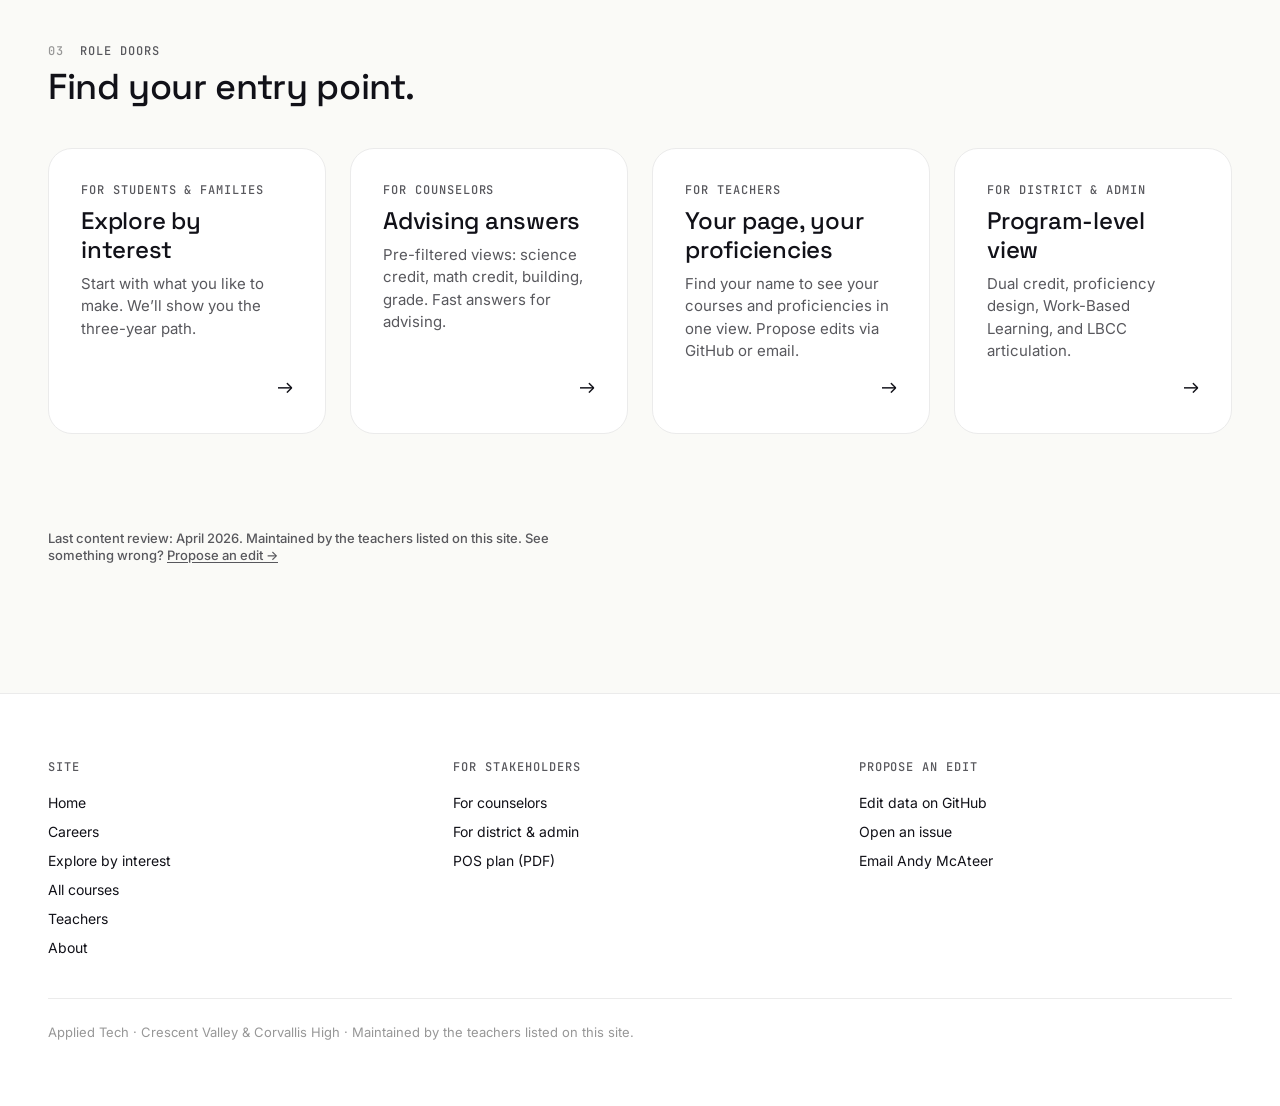
==== commit 21ed0d08: "Restore career-dim behavior: click a career, non-matching courses grey Bring back the one interactio" ====
--- a/index.html
+++ b/index.html
@@ -56,10 +56,29 @@
       <p class="section-header__eyebrow"><span class="idx">02</span><span>10th &ndash; 12th grade</span></p>
       <h2 class="section-header__title">The pathway map.</h2>
       <p class="section-header__lede">
-        Nine pathways across two buildings. Year-long courses grouped by department.
-        Every course links to its detail page.
+        Nine pathways, year-long courses grouped by department. Every course
+        links to its detail page. Optional: pick a career below to dim the
+        courses that don&rsquo;t apply to that path.
       </p>
     </header>
+
+    <div class="map-filters map-filters--career" id="career-filter" role="group" aria-label="Dim courses that don't apply to a selected career">
+      <div class="map-filters__group" style="flex-wrap: wrap;">
+        <span class="map-filters__label">Career</span>
+        <button class="chip chip--solid is-active" data-career="all" type="button">Show all</button>
+        <button class="chip" data-career="welder" type="button">Welder</button>
+        <button class="chip" data-career="auto-technician" type="button">Auto Tech</button>
+        <button class="chip" data-career="carpenter" type="button">Carpenter</button>
+        <button class="chip" data-career="machinist" type="button">Machinist</button>
+        <button class="chip" data-career="software-developer" type="button">Software Dev</button>
+        <button class="chip" data-career="engineer" type="button">Engineer</button>
+        <button class="chip" data-career="industrial-designer" type="button">Industrial Designer</button>
+        <button class="chip" data-career="architect" type="button">Architect</button>
+        <button class="chip" data-career="drone-pilot" type="button">Drone Pilot</button>
+        <button class="chip" data-career="trades-entrepreneur" type="button">Trades Entrepreneur</button>
+        <button class="chip" data-career="construction-pm" type="button">Construction PM</button>
+      </div>
+    </div>
 
     <div class="pathway-map">
       <div class="pathway-columns" id="pathway-columns"></div>
@@ -213,6 +232,39 @@
       </div>
     `;
   }).join("");
+
+  // ---- Career filter: dim tiles that aren't in the selected career ----
+  // When a chip is clicked, add .tile--nomatch to every course tile whose
+  // slug isn't in the career's must_have or supporting list. No ring
+  // outlines or route overlays — just a clean grey-out of the courses
+  // that don't apply. Pathway header tiles stay unchanged (they aren't
+  // courses).
+  function applyCareerDim(careerSlug) {
+    const tiles = document.querySelectorAll(".tile[data-slug]");
+    if (!careerSlug || careerSlug === "all") {
+      tiles.forEach(t => t.classList.remove("tile--nomatch"));
+      return;
+    }
+    const career = (D.careers || []).find(c => c.slug === careerSlug);
+    if (!career) return;
+    const relevant = new Set([...(career.must_have || []), ...(career.supporting || [])]);
+    tiles.forEach(t => {
+      const slug = t.getAttribute("data-slug");
+      t.classList.toggle("tile--nomatch", !relevant.has(slug));
+    });
+  }
+
+  document.querySelectorAll(".map-filters--career .chip[data-career]").forEach(btn => {
+    btn.addEventListener("click", () => {
+      const slug = btn.dataset.career;
+      document.querySelectorAll(`.map-filters--career .chip[data-career]`).forEach(b => {
+        const active = b.dataset.career === slug;
+        b.classList.toggle("is-active", active);
+        b.classList.toggle("chip--solid", active);
+      });
+      applyCareerDim(slug);
+    });
+  });
 })();
 </script>
 
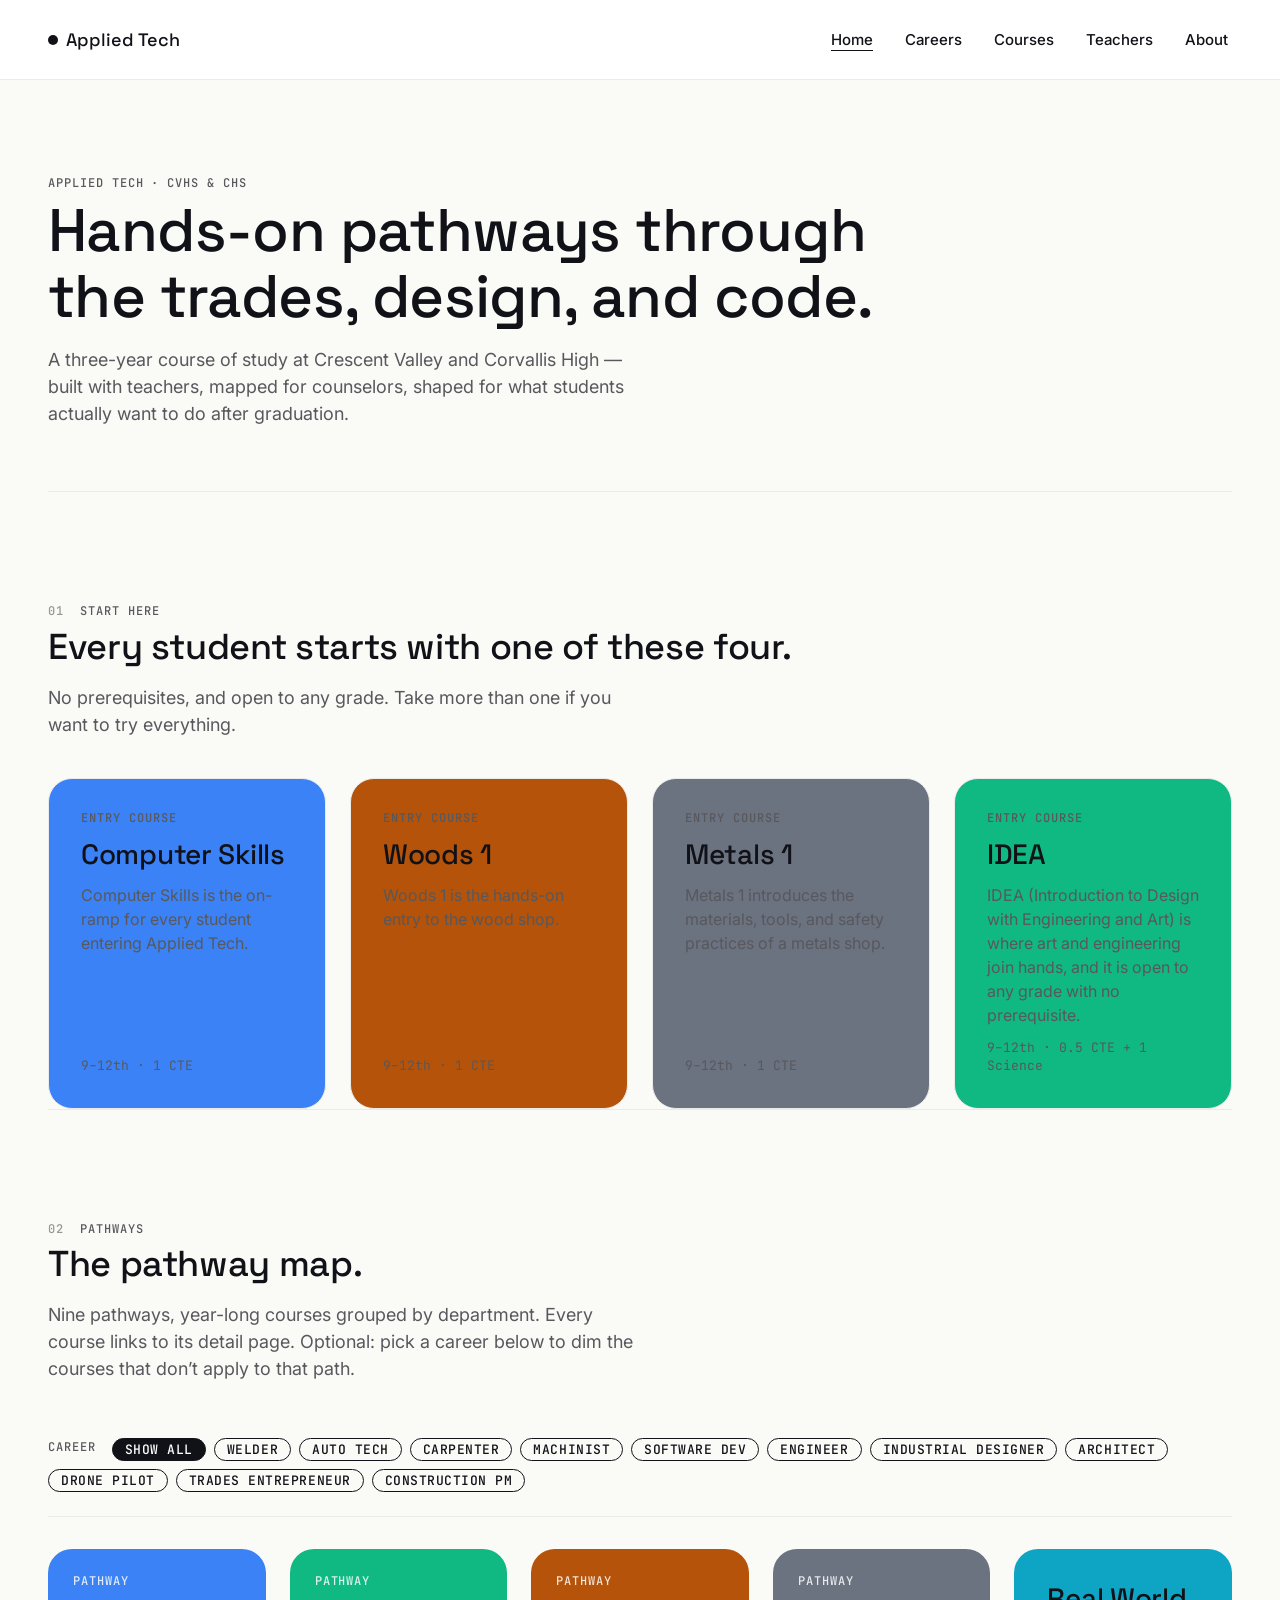
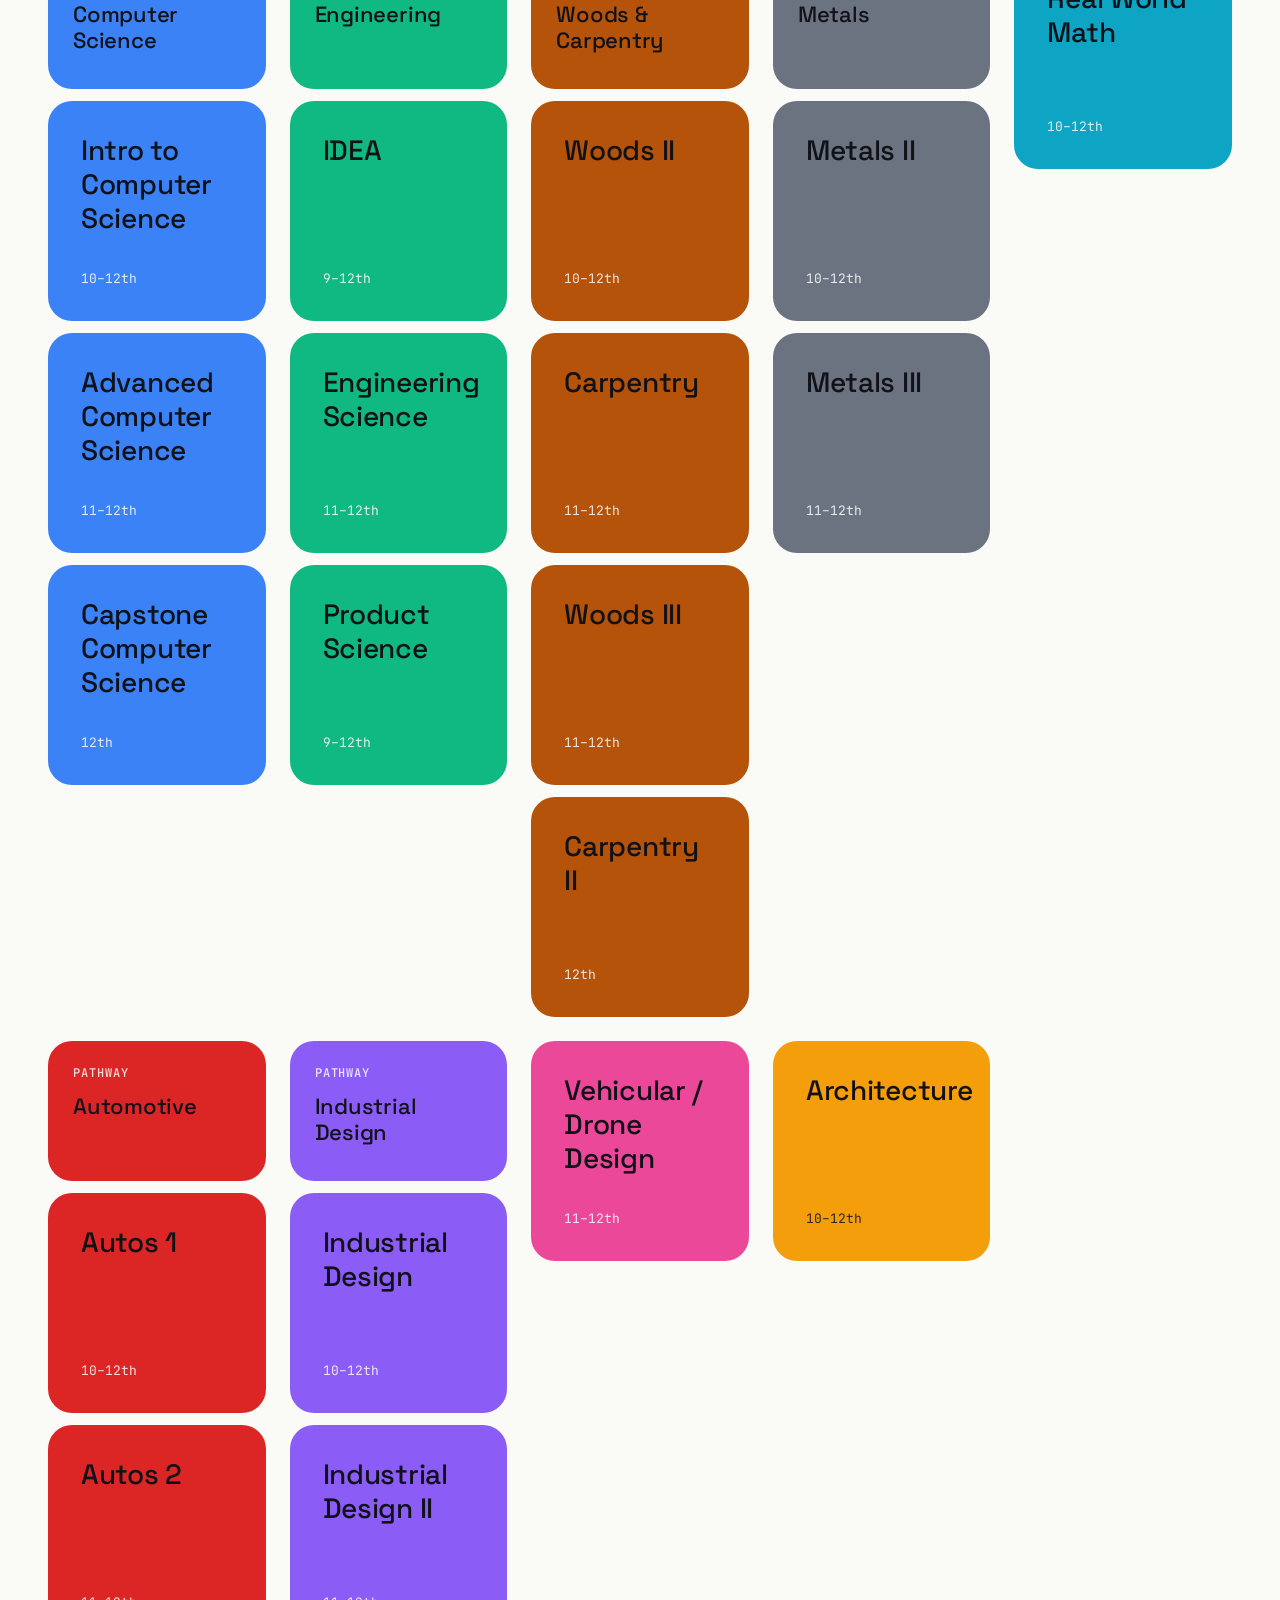
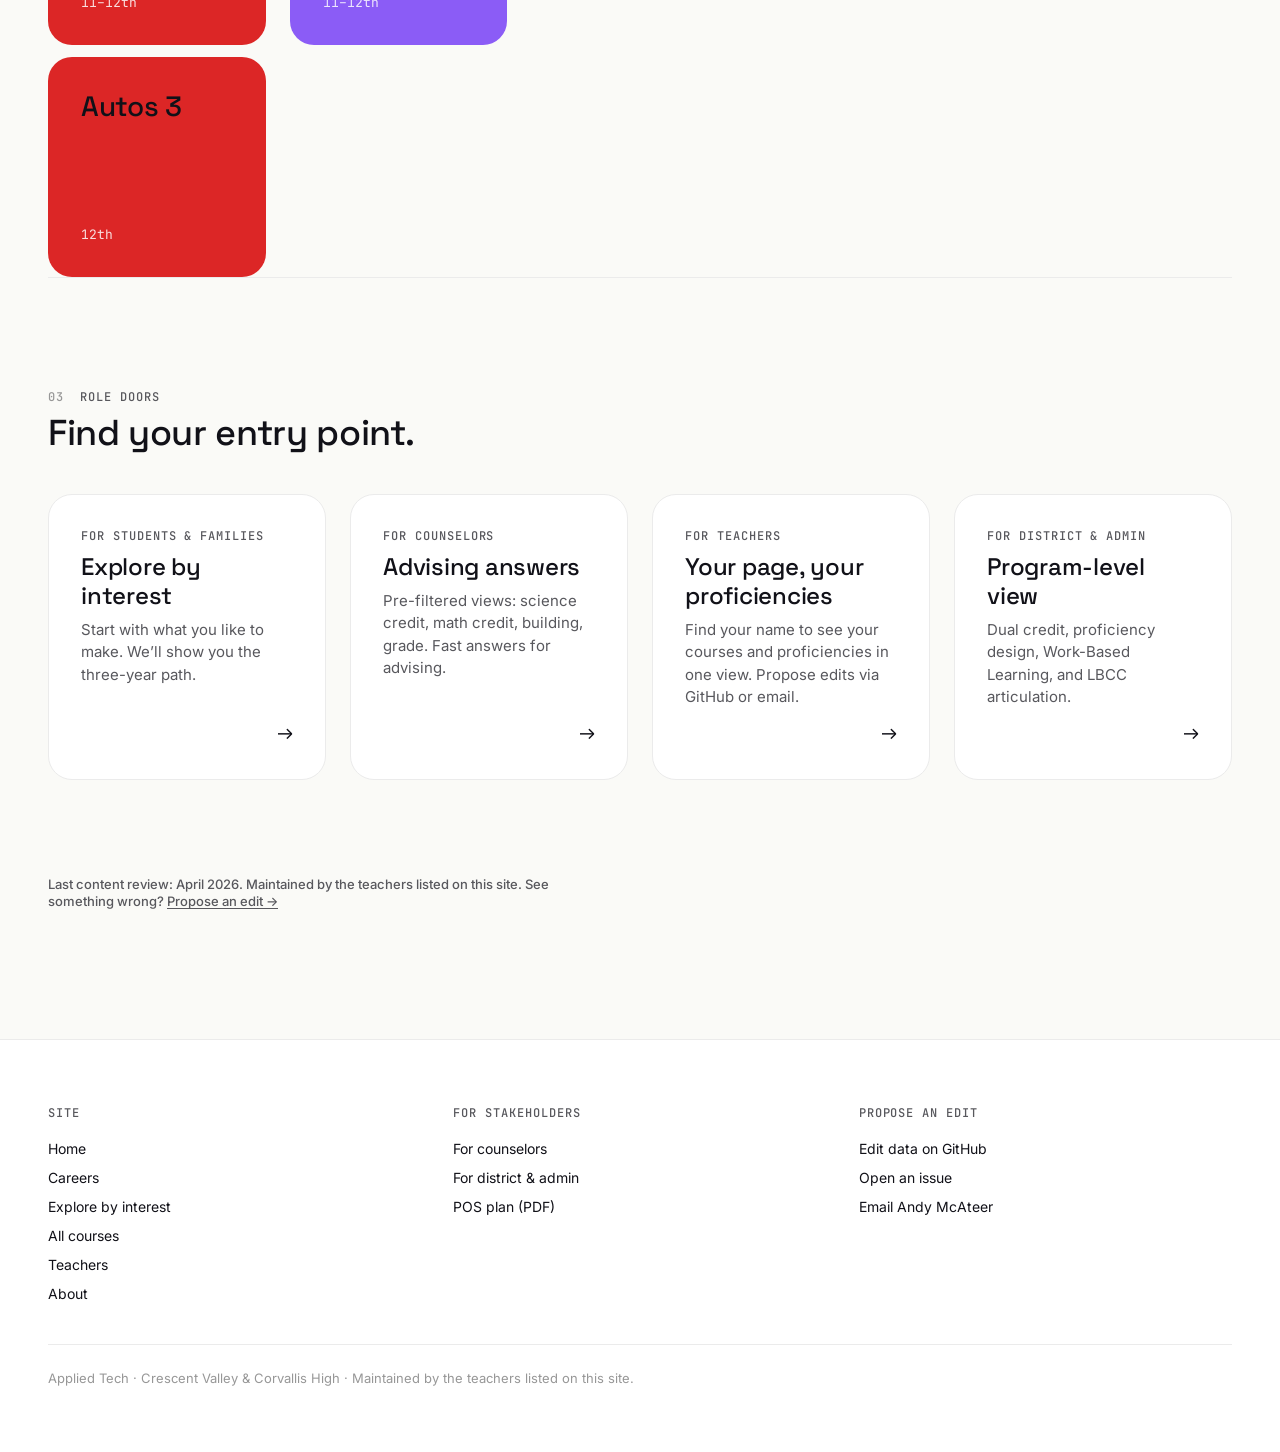
==== commit b0e8771f: "Sync Adam Kirsch's 10/30 changes into the site IDEA name back (open to any grade, 1.0 science + 0.5 " ====
--- a/index.html
+++ b/index.html
@@ -41,11 +41,11 @@
 
   <section class="section section--ruled" id="start-here">
     <header class="section-header">
-      <p class="section-header__eyebrow"><span class="idx">01</span><span>9th grade &middot; start here</span></p>
-      <h2 class="section-header__title">Every student starts with one of these three.</h2>
+      <p class="section-header__eyebrow"><span class="idx">01</span><span>Start here</span></p>
+      <h2 class="section-header__title">Every student starts with one of these four.</h2>
       <p class="section-header__lede">
-        The only locked prerequisite in the whole program is the freshman row.
-        You can take all three if you want to try everything.
+        No prerequisites, and open to any grade. Take more than one if you
+        want to try everything.
       </p>
     </header>
     <div class="freshman-row" id="freshman-row"></div>
@@ -53,7 +53,7 @@
 
   <section class="section section--ruled" id="map">
     <header class="section-header">
-      <p class="section-header__eyebrow"><span class="idx">02</span><span>10th &ndash; 12th grade</span></p>
+      <p class="section-header__eyebrow"><span class="idx">02</span><span>Pathways</span></p>
       <h2 class="section-header__title">The pathway map.</h2>
       <p class="section-header__lede">
         Nine pathways, year-long courses grouped by department. Every course
@@ -168,7 +168,7 @@
 (function () {
   const { D, courseBySlug, coursesInPathway, escapeHtml } = window.APP;
 
-  // ---- Freshman row: Computer Skills, Woods 1, Metals 1 (full-fill tiles)
+  // ---- Entry row: Computer Skills, Woods 1, Metals 1, IDEA (full-fill tiles)
   function freshmanTile(course) {
     if (!course) return "";
     const metaBits = [
@@ -177,7 +177,7 @@
     ].filter(Boolean);
     return `
       <a class="tile tile--freshman" data-slug="${escapeHtml(course.slug)}" data-pathway="${escapeHtml(course.pathway)}" href="pages/course.html?slug=${encodeURIComponent(course.slug)}">
-        <p class="tile__overline">9th grade &middot; entry</p>
+        <p class="tile__overline">Entry course</p>
         <h3 class="tile__title">${escapeHtml(course.title)}</h3>
         <p class="tile__desc">${escapeHtml(window.APP.firstSentence(course.description))}</p>
         <div class="tile__meta">${metaBits.map(escapeHtml).join(" &middot; ")}</div>
@@ -185,7 +185,7 @@
     `;
   }
 
-  const freshmanOrder = ["computer-skills", "woods-1", "metals-1"];
+  const freshmanOrder = ["computer-skills", "woods-1", "metals-1", "intro-to-engineering"];
   document.getElementById("freshman-row").innerHTML =
     freshmanOrder.map(s => freshmanTile(courseBySlug(s))).join("");
 
--- a/css/main.css
+++ b/css/main.css
@@ -902,7 +902,7 @@
 }
 .freshman-row {
   display: grid;
-  grid-template-columns: repeat(3, 1fr);
+  grid-template-columns: repeat(4, 1fr);
   gap: var(--space-24);
 }
 .pathway-columns {
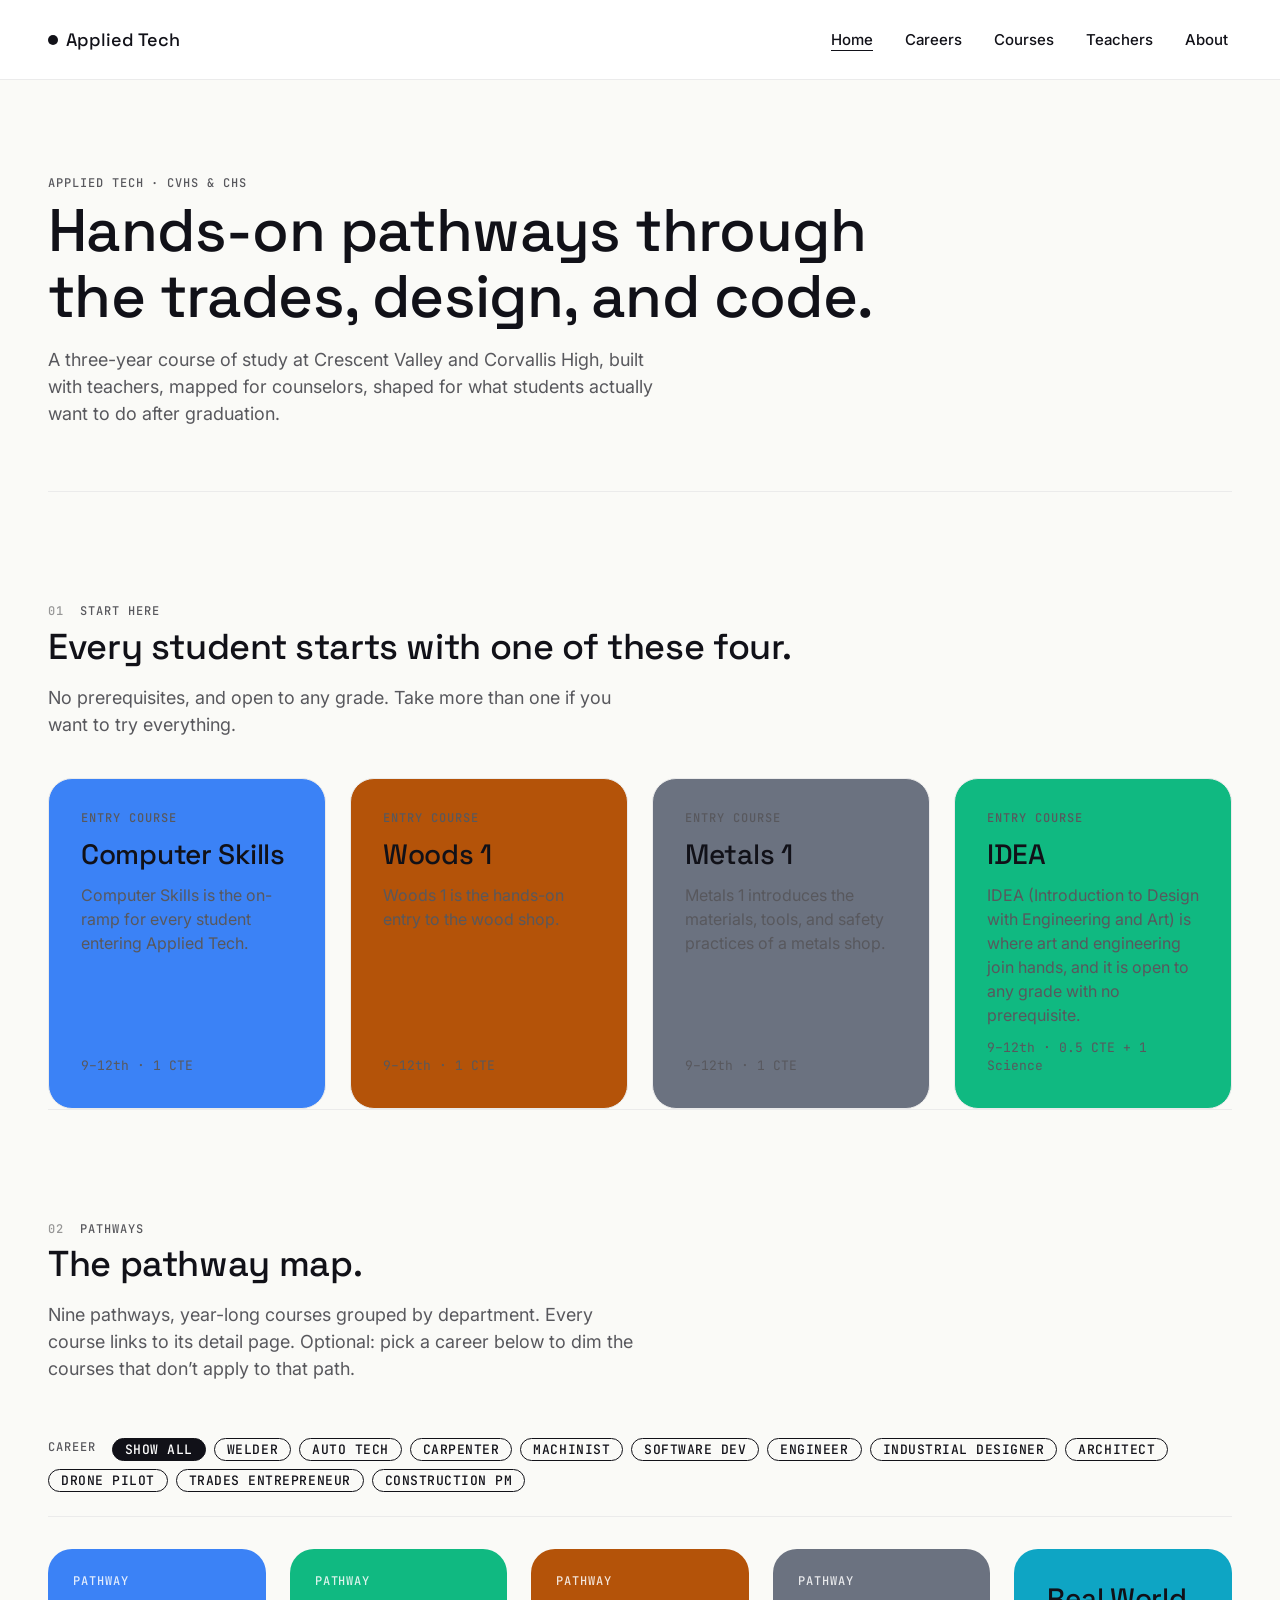
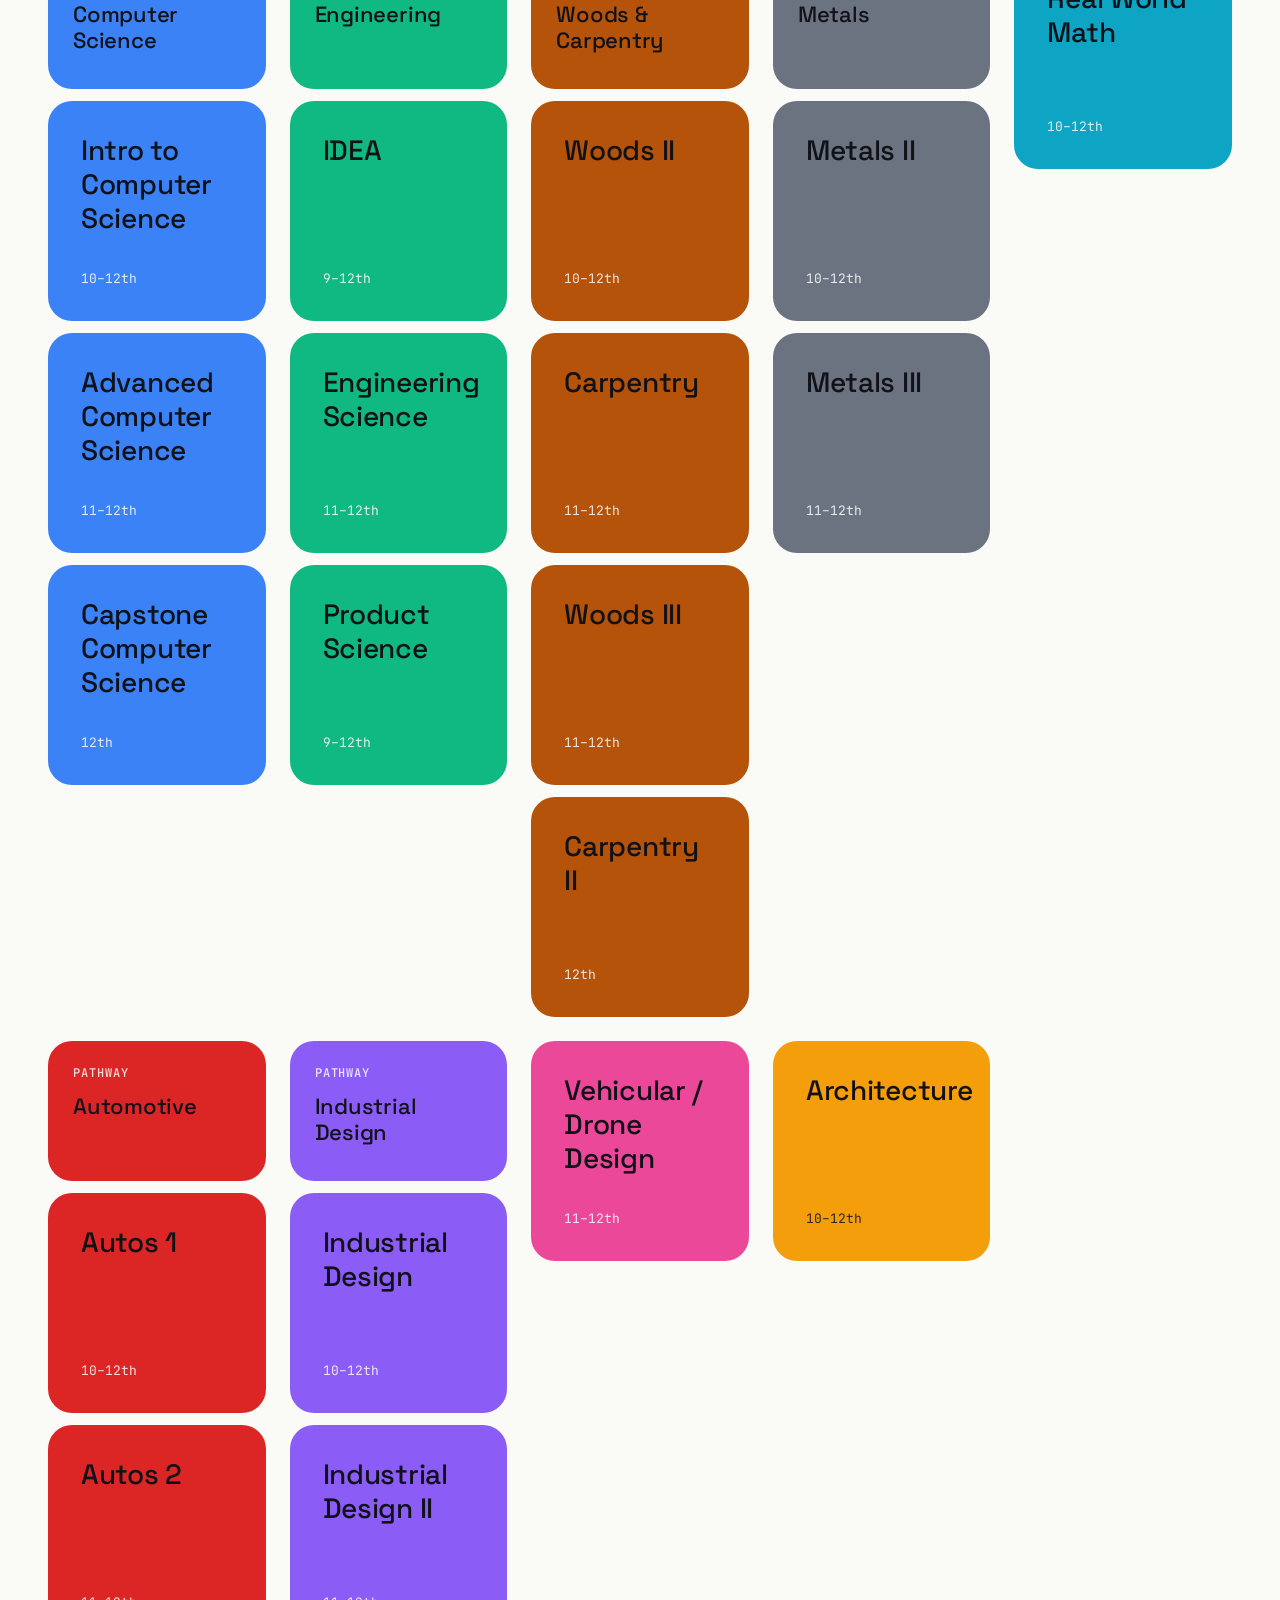
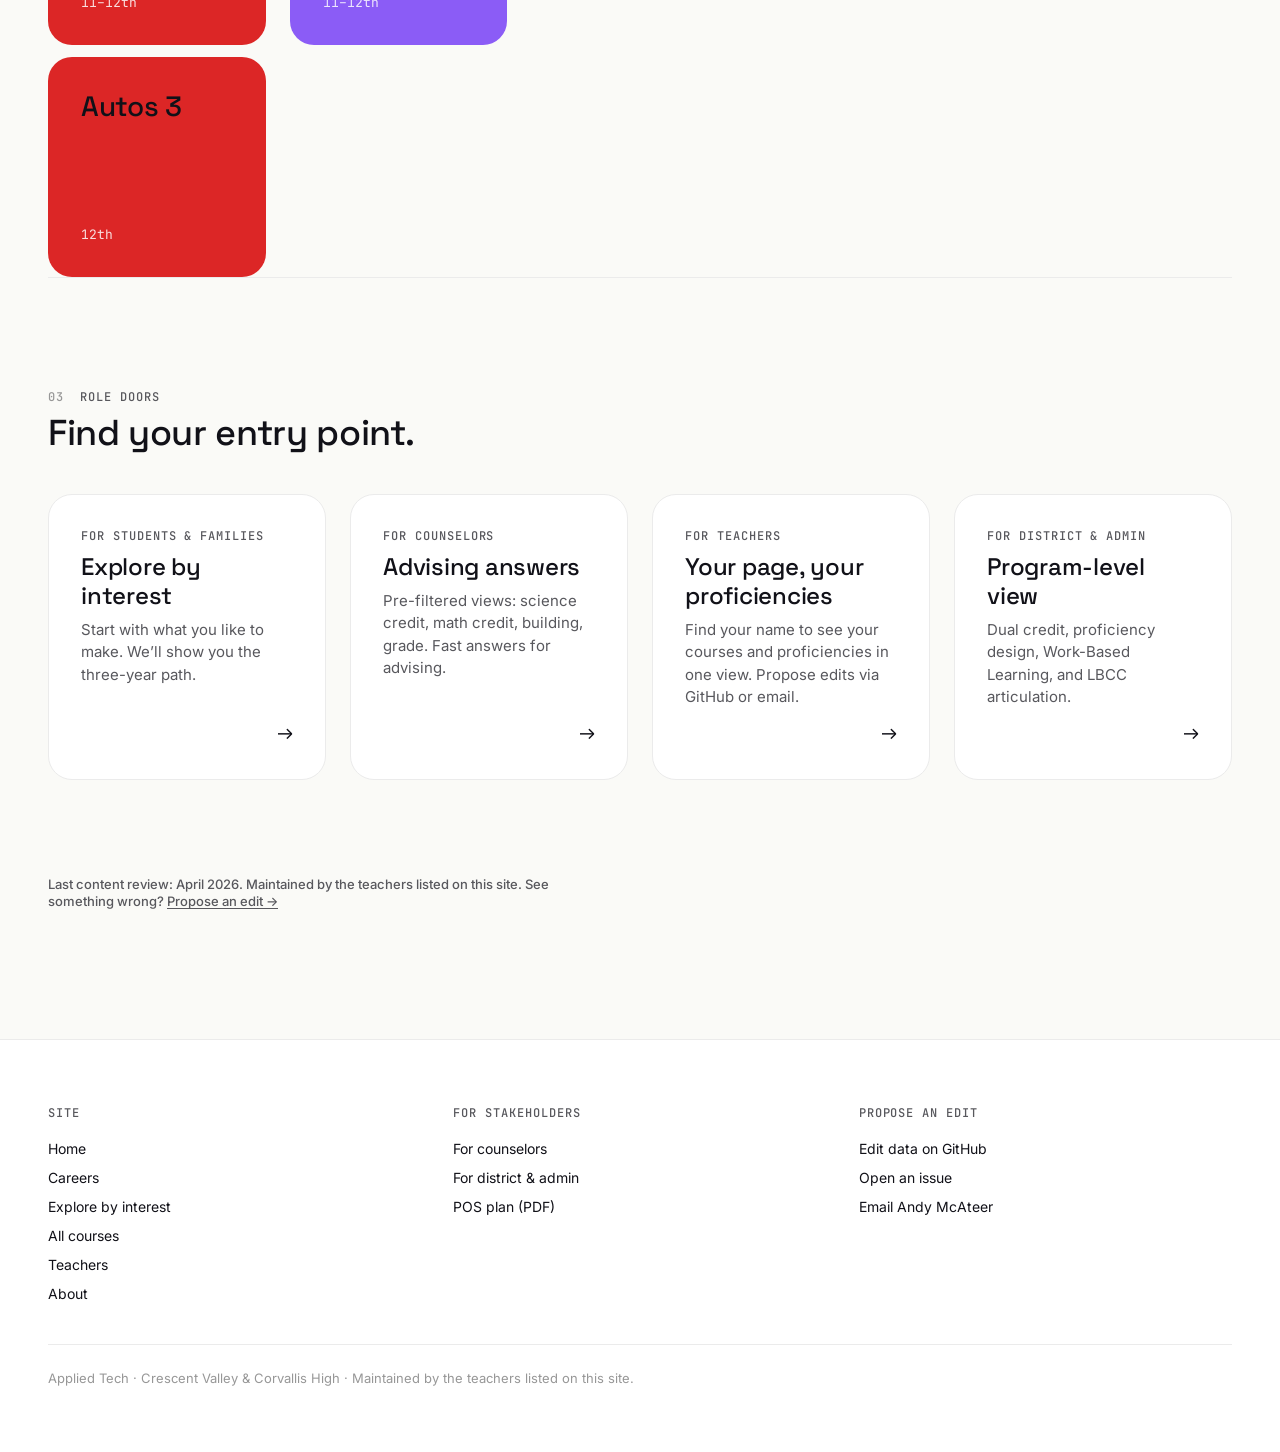
==== commit bdad07e5: "Strip em dashes from page chrome; counselor science-credit text follows the data Co-Authored-By: Cla" ====
--- a/index.html
+++ b/index.html
@@ -3,7 +3,7 @@
 <head>
 <meta charset="utf-8" />
 <meta name="viewport" content="width=device-width,initial-scale=1" />
-<title>Applied Tech — Pathway map (CVHS &amp; CHS)</title>
+<title>Applied Tech: Pathway map (CVHS &amp; CHS)</title>
 <meta name="description" content="Hands-on pathways through the trades, design, and code. A three-year course of study at Crescent Valley and Corvallis High." />
 <link rel="preconnect" href="https://fonts.googleapis.com" />
 <link rel="preconnect" href="https://fonts.gstatic.com" crossorigin />
@@ -33,7 +33,7 @@
     <p class="hero__overline">Applied Tech &middot; CVHS &amp; CHS</p>
     <h1 class="hero__title display-lg">Hands-on pathways through the trades, design, and code.</h1>
     <p class="hero__subdeck">
-      A three-year course of study at Crescent Valley and Corvallis High &mdash;
+      A three-year course of study at Crescent Valley and Corvallis High,
       built with teachers, mapped for counselors, shaped for what students
       actually want to do after graduation.
     </p>
@@ -189,7 +189,7 @@
   document.getElementById("freshman-row").innerHTML =
     freshmanOrder.map(s => freshmanTile(courseBySlug(s))).join("");
 
-  // ---- Pathway columns (plain — no arrows, no chips, no overlays)
+  // ---- Pathway columns (plain: no arrows, no chips, no overlays)
   const columnOrder = [
     "cs", "engineering", "woods", "metals", "math",
     "autos", "industrial-design", "vehicular", "architecture",
@@ -236,7 +236,7 @@
   // ---- Career filter: dim tiles that aren't in the selected career ----
   // When a chip is clicked, add .tile--nomatch to every course tile whose
   // slug isn't in the career's must_have or supporting list. No ring
-  // outlines or route overlays — just a clean grey-out of the courses
+  // outlines or route overlays: just a clean grey-out of the courses
   // that don't apply. Pathway header tiles stay unchanged (they aren't
   // courses).
   function applyCareerDim(careerSlug) {
--- a/css/main.css
+++ b/css/main.css
@@ -1,5 +1,5 @@
 /* =============================================================
-   Applied Tech — v2 design system
+   Applied Tech: v2 design system
    Complete replacement. See v2-work/design-spec.md for the source.
    Structure:
      1. Tokens
@@ -37,7 +37,7 @@
   --accent-1: #111118;
   --accent-2: #ffda00;
 
-  /* Pathways — frozen in data */
+  /* Pathways: frozen in data */
   --p-cs: #3b82f6;
   --p-engineering: #10b981;
   --p-architecture: #f59e0b;
@@ -418,7 +418,7 @@
   box-shadow: 0 0.5rem 1.5rem rgba(17, 17, 24, 0.12);
 }
 
-/* Compact "persona door" tile — homepage only */
+/* Compact "persona door" tile: homepage only */
 .persona-door {
   display: flex;
   flex-direction: column;
@@ -470,7 +470,7 @@
   border-color: var(--ink);
 }
 
-/* Neutral card — detail pages, sidebars */
+/* Neutral card: detail pages, sidebars */
 .card {
   background: var(--surface);
   border: 1px solid var(--border);
@@ -623,7 +623,7 @@
 /* Pathway chip pulls color from a data attribute on self or parent */
 .chip--pathway { color: var(--panel-bg, var(--ink)); }
 
-/* v1 compatibility — keep .badge class rendering something reasonable
+/* v1 compatibility: keep .badge class rendering something reasonable
    (used by existing templates until siblings rewrite them). */
 .badge {
   display: inline-flex;
@@ -955,7 +955,7 @@
   opacity: 0.65;
 }
 
-/* "Flexible order" / "no hard prereq" chip. Neutral, quiet — lives on
+/* "Flexible order" / "no hard prereq" chip. Neutral, quiet: lives on
    multi-course pathway column headers, pathway-detail heroes, and any
    place the site would otherwise imply a fixed ladder. */
 .chip--flex {
@@ -969,9 +969,9 @@
 /* Career-highlight states on homepage pathway map.
    - .tile--match      : must-have course for the selected career.
                          Bright ring + subtle lift.
-   - .tile--match-soft : supporting course — softer ring, still readable.
+   - .tile--match-soft : supporting course: softer ring, still readable.
    - .tile--nomatch    : course that doesn't relate to the selected
-                         career — muted so the matches pop, but still
+                         career: muted so the matches pop, but still
                          visible/clickable (NOT a hard filter).
    Applied over .tile (which already has pathway fill). Transitions keep
    the state changes from feeling jumpy. */
@@ -1117,10 +1117,10 @@
   display: none !important;
 }
 #map[data-mode="pathway"] .section-header__lede::after {
-  /* No subtle caption needed — header says 'Browse by subject or by career' */
-}
-
-/* Career route SVG overlay — sits on top of the pathway columns grid
+  /* No subtle caption needed: header says 'Browse by subject or by career' */
+}
+
+/* Career route SVG overlay: sits on top of the pathway columns grid
    and draws a subway-map-style path connecting must-take courses in
    industrial orange, with dashed neutral branches to supporting
    courses. See drawRoute() in index.html for the path math. */
@@ -1162,7 +1162,7 @@
 }
 
 /* Below 720px the tiles stack and the SVG coordinates don't translate
-   cleanly — hide the overlay and reveal a text-based route summary. */
+   cleanly: hide the overlay and reveal a text-based route summary. */
 @media (max-width: 720px) {
   .career-route {
     display: none;
@@ -1179,7 +1179,7 @@
 
 /* ---- Small multiples: 11 mini career maps below the main map ----
    Each card is a compact schematic of the 9-pathway + freshman-row
-   grid. Course cells are colored by pathway (no text — too small to
+   grid. Course cells are colored by pathway (no text: too small to
    read). Must-take courses get a solid ink dot overlay; supporting
    courses get an open ink dot. Clicking a card selects that career
    in the main map above. */
@@ -1276,7 +1276,7 @@
   background: var(--surface-alt);
   overflow: visible;
 }
-/* Pathway color fills — reuse the pathway CSS custom properties */
+/* Pathway color fills: reuse the pathway CSS custom properties */
 .mini-cell.p-cs                { background: var(--p-cs); }
 .mini-cell.p-engineering       { background: var(--p-engineering); }
 .mini-cell.p-architecture      { background: var(--p-architecture); }
@@ -1347,7 +1347,7 @@
 .mini-legend__dot--support { background: var(--surface); border: 2px solid var(--ink-soft); }
 .mini-legend__dot--off { background: var(--surface-alt); border: 1px solid var(--border); }
 
-/* Freshman tile — slightly distinct treatment (neutral background, ink text) */
+/* Freshman tile: slightly distinct treatment (neutral background, ink text) */
 .tile--freshman {
   background: var(--surface);
   color: var(--ink);
@@ -1358,7 +1358,7 @@
 .tile--freshman .tile__desc,
 .tile--freshman .tile__meta { opacity: 1; color: var(--ink-soft); }
 
-/* Dimmed tile — excluded by active filters */
+/* Dimmed tile: excluded by active filters */
 .tile--dim {
   opacity: 0.28;
   pointer-events: none;
@@ -1417,7 +1417,7 @@
   max-width: 65ch;
 }
 
-/* Detail page hooks — grid areas on .detail (already defined) */
+/* Detail page hooks: grid areas on .detail (already defined) */
 .detail-main {
   min-width: 0;
   display: flex;
@@ -1431,7 +1431,7 @@
   min-width: 0;
 }
 
-/* Teacher avatar — circular initials badge used in course/teacher cards */
+/* Teacher avatar: circular initials badge used in course/teacher cards */
 .teacher-avatar {
   display: inline-flex;
   align-items: center;
